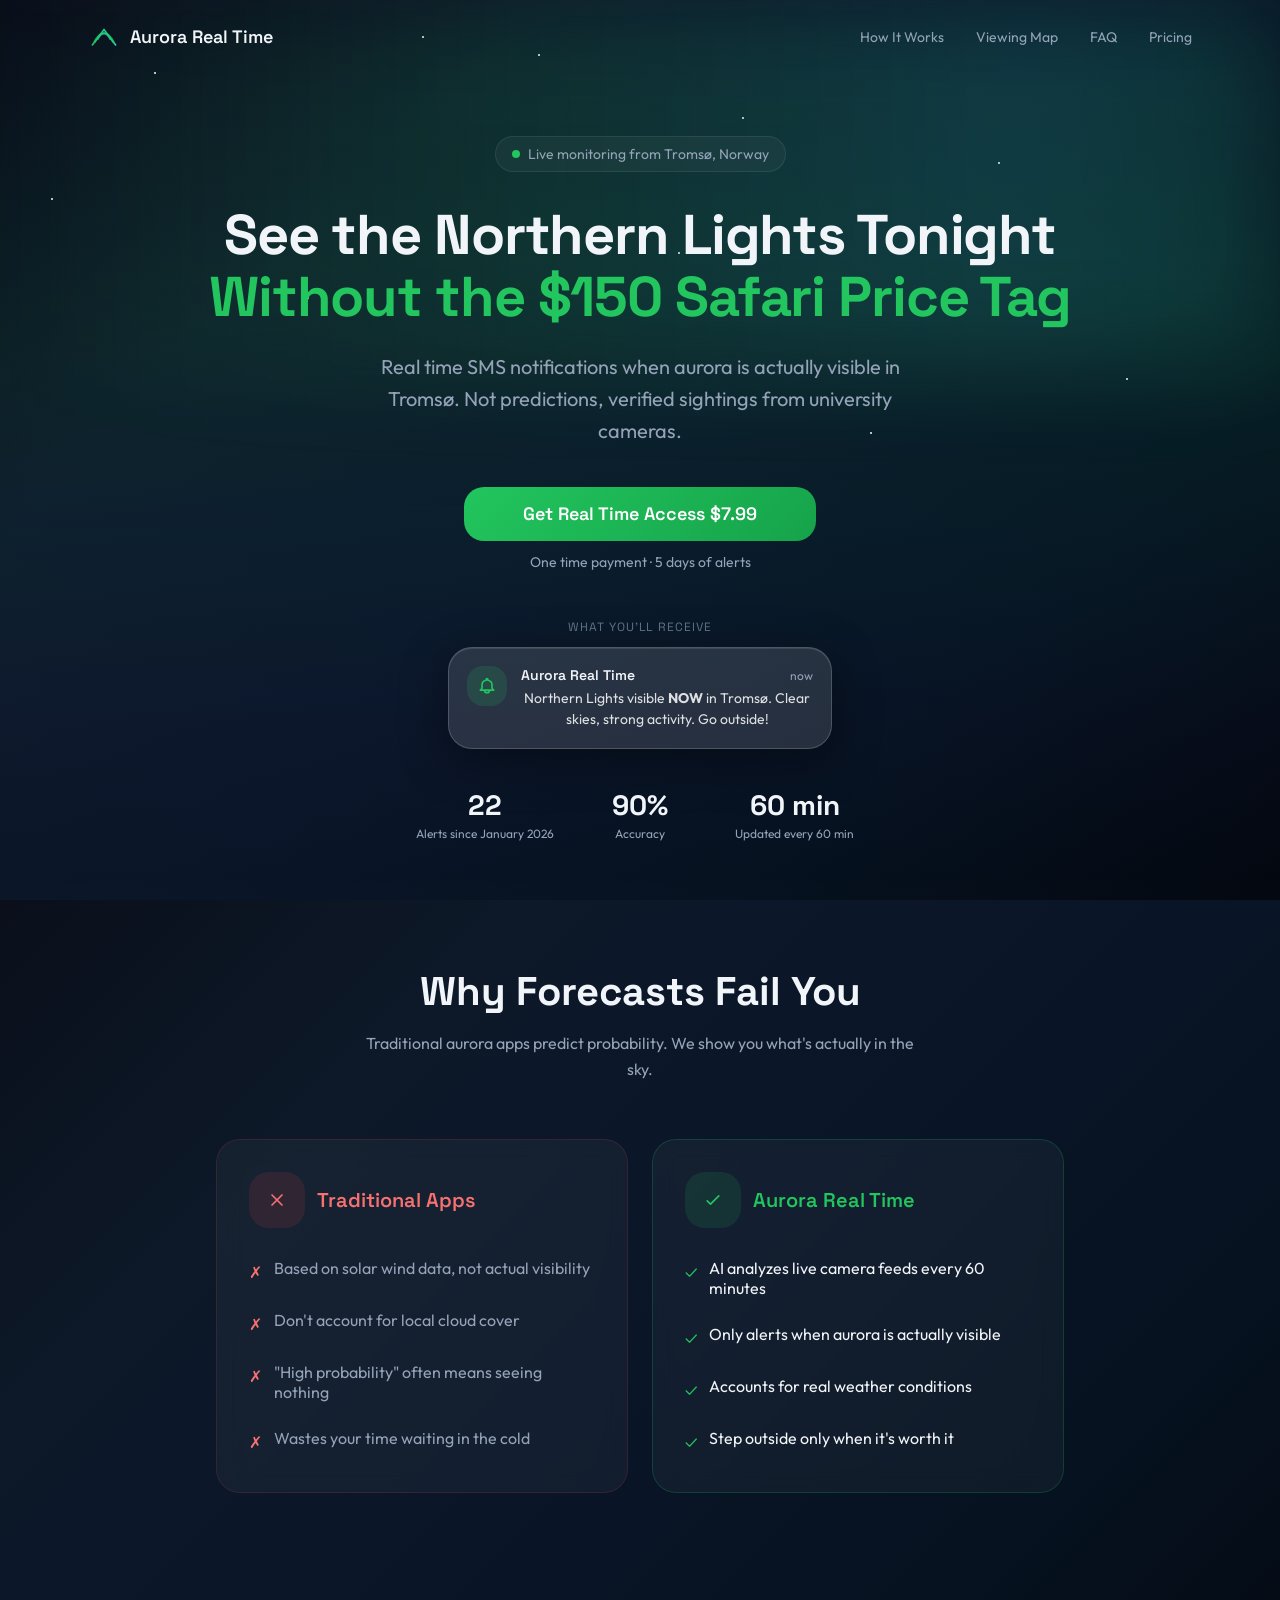
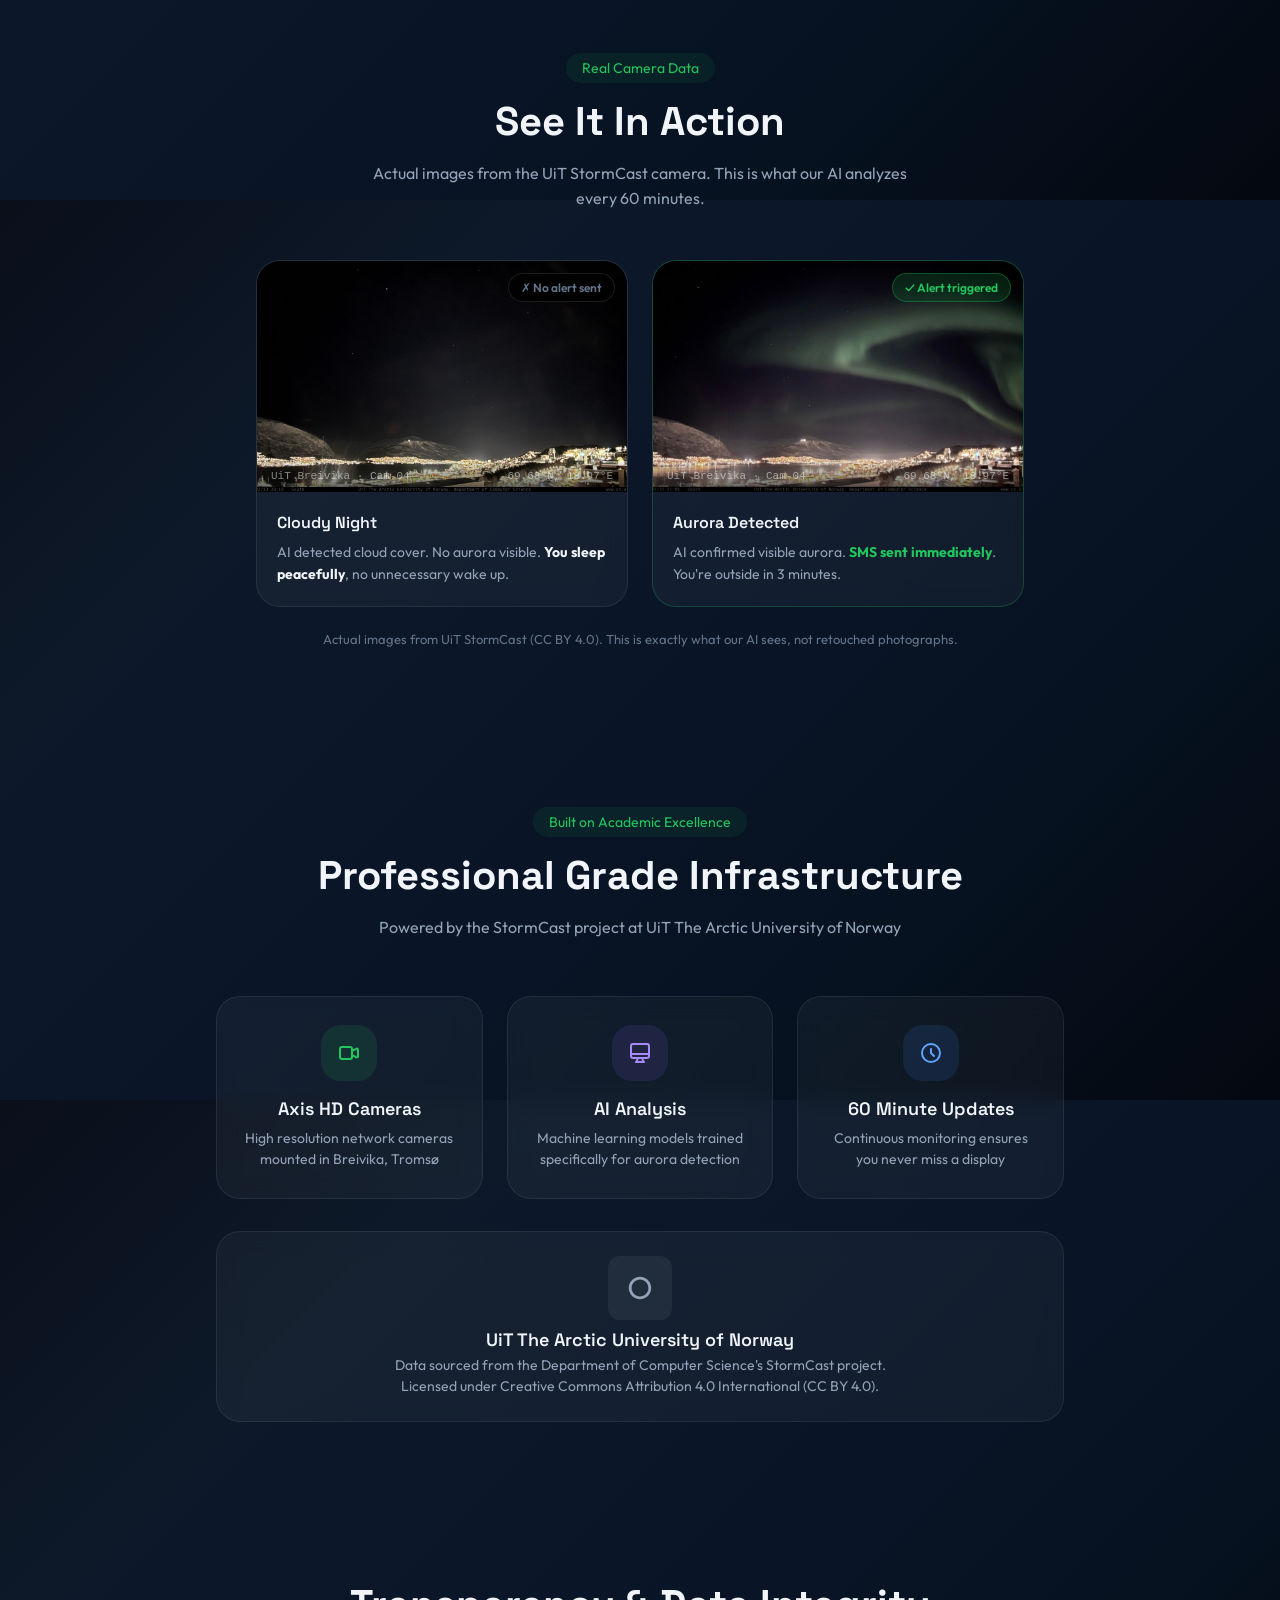
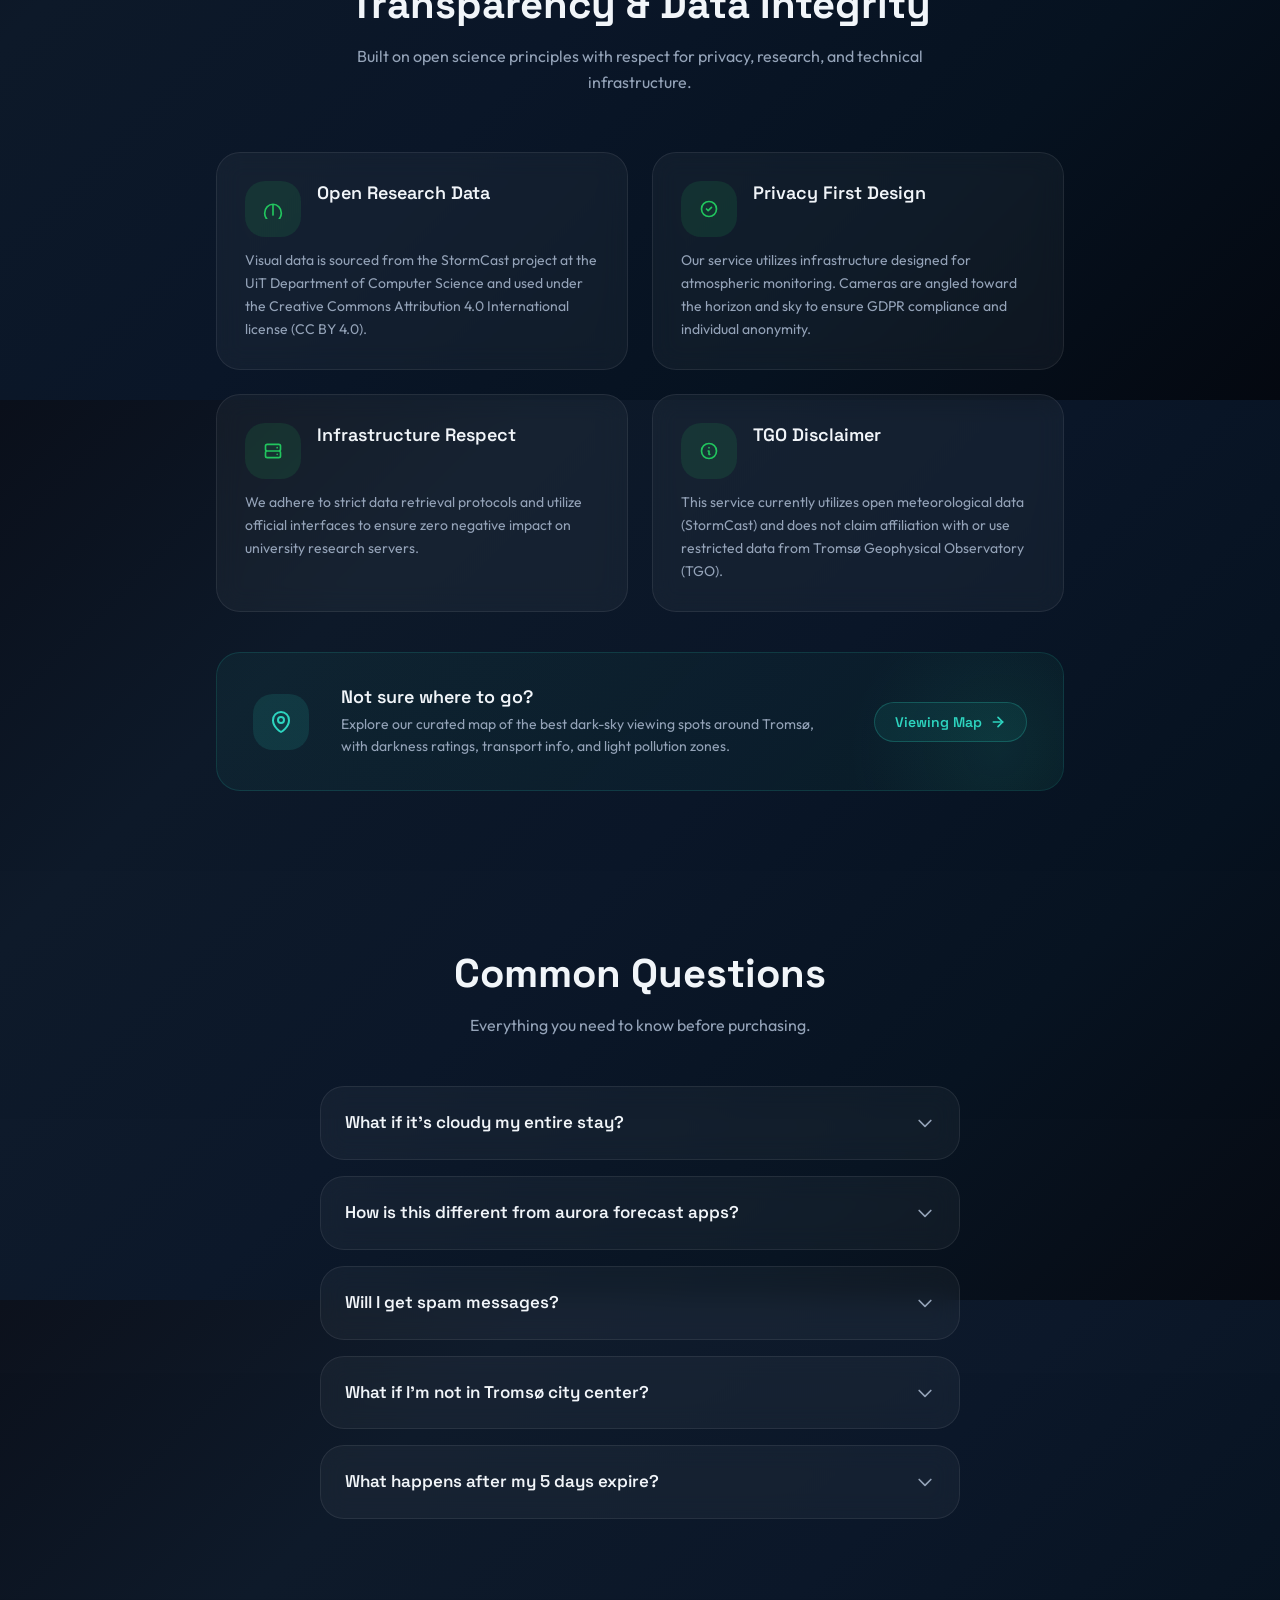
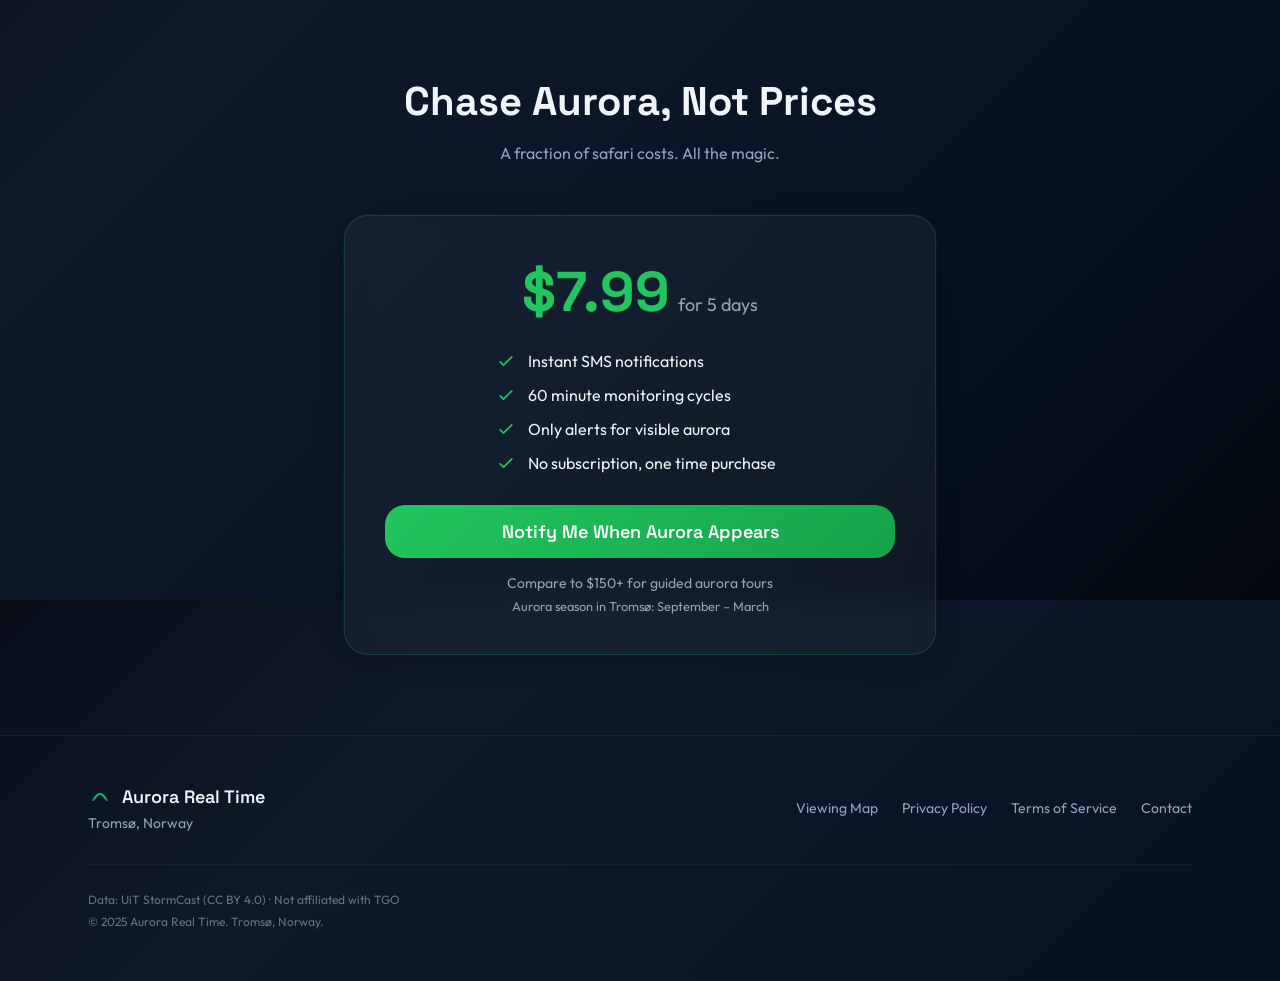
==== Index.html @ 101f1de4 "Update print statement from 'Hello' to 'Goodbye'" ====
<!doctype html>
<html lang="en" class="h-full">
<head>
  <meta charset="UTF-8">
  <meta name="viewport" content="width=device-width, initial-scale=1.0">
  <title>Aurora Real Time | Northern Lights Alerts in Tromsø</title>
  <meta name="description" content="Get instant SMS alerts when the Northern Lights are actually visible over Tromsø. AI monitors professional camera feeds from UiT The Arctic University of Norway 24/7.">
  <meta name="theme-color" content="#0a0f1a">

  <link rel="preconnect" href="https://fonts.googleapis.com">
  <link rel="preconnect" href="https://fonts.gstatic.com" crossorigin>
  <link href="https://fonts.googleapis.com/css2?family=Space+Grotesk:wght@400;500;600;700&family=Outfit:wght@300;400;500;600&display=swap" rel="stylesheet">

  <style>
    :root {
      --color-bg-primary: #0a0f1a;
      --color-bg-secondary: #0d1929;
      --color-bg-card: rgba(255, 255, 255, 0.04);
      --color-border: rgba(255, 255, 255, 0.08);
      --color-border-hover: rgba(255, 255, 255, 0.15);
      --color-green-primary: #22c55e;
      --color-green-dark: #16a34a;
      --color-green-glow: rgba(34, 197, 94, 0.4);
      --color-teal: #2dd4bf;
      --color-purple: #8b5cf6;
      --color-text-primary: #f1f5f9;
      --color-text-secondary: #94a3b8;
      --color-text-tertiary: #94a3b8;
      --color-text-muted: #64748b;
      --color-red-muted: #f87171;
      --font-heading: 'Space Grotesk', system-ui, sans-serif;
      --font-body: 'Outfit', system-ui, sans-serif;
      --font-mono: ui-monospace, 'SFMono-Regular', 'SF Mono', Menlo, monospace;
      --radius-lg: 1rem;
      --radius-xl: 1.25rem;
      --radius-2xl: 1.5rem;
      --radius-3xl: 2rem;
      --transition-base: 200ms ease;
      --transition-smooth: 300ms cubic-bezier(0.4, 0, 0.2, 1);
    }
    *, *::before, *::after { box-sizing: border-box; margin: 0; padding: 0; }
    html, body { height: 100%; width: 100%; -webkit-font-smoothing: antialiased; -moz-osx-font-smoothing: grayscale; }
    body { font-family: var(--font-body); background: var(--color-bg-primary); color: var(--color-text-primary); overflow-x: hidden; }
    :focus-visible { outline: 2px solid var(--color-green-primary); outline-offset: 3px; border-radius: 4px; }
    :focus:not(:focus-visible) { outline: none; }
    @media (prefers-reduced-motion: reduce) { *, *::before, *::after { animation-duration: 0.01ms !important; animation-iteration-count: 1 !important; transition-duration: 0.01ms !important; scroll-behavior: auto !important; } }
    .skip-link { position: absolute; top: -100%; left: 1rem; z-index: 9999; background: var(--color-green-primary); color: #000; padding: 0.75rem 1.5rem; border-radius: var(--radius-lg); font-weight: 600; font-family: var(--font-heading); text-decoration: none; }
    .skip-link:focus { top: 1rem; }
    .font-heading { font-family: var(--font-heading); }
    .font-body { font-family: var(--font-body); }
    .font-mono { font-family: var(--font-mono); }
    .container { width: 100%; max-width: 72rem; margin-inline: auto; padding-inline: 1.5rem; }
    .container--narrow { max-width: 40rem; }
    .container--mid { max-width: 56rem; }
    .aurora-bg { background: linear-gradient(135deg, var(--color-bg-primary) 0%, var(--color-bg-secondary) 25%, #0a1628 50%, #061220 75%, #040810 100%); }
    .aurora-glow { position: fixed; inset: 0; pointer-events: none; z-index: 0; background: linear-gradient(180deg, transparent 0%, rgba(34, 197, 94, 0.03) 20%, rgba(34, 197, 94, 0.07) 40%, rgba(45, 212, 191, 0.04) 60%, rgba(139, 92, 246, 0.02) 80%, transparent 100%); animation: pulse-glow 8s ease-in-out infinite; }
    .aurora-ribbon { position: absolute; top: 0; left: 0; right: 0; height: 360px; background: linear-gradient(90deg, transparent, rgba(34, 197, 94, 0.12), rgba(45, 212, 191, 0.18), rgba(34, 197, 94, 0.12), rgba(139, 92, 246, 0.08), transparent); background-size: 200% 100%; animation: aurora-flow 15s ease-in-out infinite; filter: blur(50px); pointer-events: none; z-index: 0; }
    .stars { position: fixed; inset: 0; pointer-events: none; overflow: hidden; z-index: 0; }
    .star { position: absolute; width: 2px; height: 2px; background: white; border-radius: 50%; animation: star-twinkle 3s ease-in-out infinite; }
    @keyframes aurora-flow { 0%, 100% { background-position: 0% 50%; } 50% { background-position: 100% 50%; } }
    @keyframes pulse-glow { 0%, 100% { opacity: 0.4; } 50% { opacity: 0.85; } }
    @keyframes star-twinkle { 0%, 100% { opacity: 0.2; } 50% { opacity: 1; } }
    @keyframes float-gentle { 0%, 100% { transform: translateY(0); } 50% { transform: translateY(-8px); } }
    @keyframes slide-up { from { opacity: 0; transform: translateY(24px); } to { opacity: 1; transform: translateY(0); } }
    @keyframes pop-in { 0% { transform: scale(0.9); opacity: 0; } 100% { transform: scale(1); opacity: 1; } }
    @keyframes fade-in { from { opacity: 0; } to { opacity: 1; } }
    .animate-slide-up { animation: slide-up 0.7s ease-out forwards; }
    .animate-slide-up-delayed { opacity: 0; animation: slide-up 0.7s ease-out 0.3s forwards; }
    .animate-slide-up-delayed-2 { opacity: 0; animation: slide-up 0.7s ease-out 0.55s forwards; }
    .animate-slide-up-delayed-3 { opacity: 0; animation: slide-up 0.7s ease-out 0.8s forwards; }
    .animate-float { animation: float-gentle 6s ease-in-out infinite; }
    .animate-pulse-soft { animation: pulse-glow 2s ease-in-out infinite; }
    .card { background: var(--color-bg-card); backdrop-filter: blur(12px); border: 1px solid var(--color-border); border-radius: var(--radius-2xl); transition: border-color var(--transition-smooth); }
    .card:hover { border-color: var(--color-border-hover); }
    .card--elevated { box-shadow: 0 4px 24px rgba(0, 0, 0, 0.3), 0 0 0 1px rgba(255, 255, 255, 0.04); }
    .card--green-border { border-color: rgba(34, 197, 94, 0.2); }
    .card--red-border { border-color: rgba(239, 68, 68, 0.15); }
    .btn-primary { display: inline-flex; align-items: center; justify-content: center; gap: 0.5rem; background: linear-gradient(135deg, var(--color-green-primary) 0%, var(--color-green-dark) 100%); color: #fff; font-family: var(--font-heading); font-weight: 600; border: none; border-radius: var(--radius-xl); cursor: pointer; transition: all var(--transition-smooth); text-decoration: none; line-height: 1.2; }
    .btn-primary:hover { transform: translateY(-2px); box-shadow: 0 8px 32px var(--color-green-glow); }
    .btn-primary:active { transform: translateY(0); }
    .btn-primary[disabled] { opacity: 0.4; cursor: not-allowed; filter: grayscale(0.8); transform: none !important; box-shadow: none !important; }
    .btn-ghost { display: inline-flex; align-items: center; justify-content: center; background: rgba(255, 255, 255, 0.05); border: 1px solid var(--color-border); color: var(--color-text-primary); font-family: var(--font-heading); font-weight: 500; border-radius: var(--radius-xl); cursor: pointer; transition: all var(--transition-base); text-decoration: none; }
    .btn-ghost:hover { background: rgba(255, 255, 255, 0.08); border-color: var(--color-border-hover); }
    .notification-preview { background: rgba(255, 255, 255, 0.12); backdrop-filter: blur(24px); border: 1px solid rgba(255, 255, 255, 0.18); border-radius: var(--radius-2xl); box-shadow: 0 12px 48px rgba(0, 0, 0, 0.4), inset 0 1px 0 rgba(255, 255, 255, 0.1); opacity: 0; animation: pop-in 0.6s cubic-bezier(0.175, 0.885, 0.32, 1.275) 0.6s forwards; }
    .badge { display: inline-flex; align-items: center; gap: 0.5rem; padding: 0.5rem 1rem; border-radius: 9999px; font-size: 0.875rem; background: var(--color-bg-card); border: 1px solid var(--color-border); color: var(--color-text-secondary); }
    .badge__dot { width: 0.5rem; height: 0.5rem; background: var(--color-green-primary); border-radius: 50%; animation: pulse-glow 2s ease-in-out infinite; }
    .icon-box { width: 3.5rem; height: 3.5rem; border-radius: var(--radius-xl); display: flex; align-items: center; justify-content: center; flex-shrink: 0; }
    .icon-box--green { background: rgba(34, 197, 94, 0.12); }
    .icon-box--purple { background: rgba(139, 92, 246, 0.12); }
    .icon-box--blue { background: rgba(59, 130, 246, 0.12); }
    .icon-box--red { background: rgba(239, 68, 68, 0.12); }
    .comparison-item { display: flex; align-items: flex-start; gap: 0.75rem; padding: 0.375rem 0; }
    .comparison-icon { flex-shrink: 0; margin-top: 0.125rem; font-size: 1rem; line-height: 1.5; }
    .stats-grid { display: grid; grid-template-columns: repeat(3, 1fr); gap: 1rem; text-align: center; }
    .stat__number { font-family: var(--font-heading); font-weight: 700; font-size: 1.75rem; color: var(--color-text-primary); line-height: 1.2; }
    .stat__label { font-size: 0.75rem; color: var(--color-text-secondary); margin-top: 0.25rem; }
    .input-field { width: 100%; background: rgba(255, 255, 255, 0.04); border: 1px solid var(--color-border); border-radius: var(--radius-xl); padding: 0.875rem 1rem; color: var(--color-text-primary); font-family: var(--font-body); font-size: 1rem; transition: border-color var(--transition-base), box-shadow var(--transition-base); }
    .input-field::placeholder { color: var(--color-text-muted); }
    .input-field:focus { border-color: rgba(34, 197, 94, 0.5); box-shadow: 0 0 0 3px rgba(34, 197, 94, 0.1); outline: none; }
    .checkbox-wrapper { display: flex; align-items: flex-start; gap: 0.75rem; cursor: pointer; }
    .checkbox-wrapper input[type="checkbox"] { appearance: none; -webkit-appearance: none; width: 1.25rem; height: 1.25rem; border: 2px solid rgba(255, 255, 255, 0.25); border-radius: 0.375rem; background: transparent; cursor: pointer; flex-shrink: 0; margin-top: 0.125rem; transition: all var(--transition-base); position: relative; }
    .checkbox-wrapper input[type="checkbox"]:checked { background: var(--color-green-primary); border-color: var(--color-green-primary); }
    .checkbox-wrapper input[type="checkbox"]:checked::after { content: ''; position: absolute; top: 1px; left: 5px; width: 5px; height: 9px; border: solid white; border-width: 0 2px 2px 0; transform: rotate(45deg); }
    .checkbox-wrapper input[type="checkbox"]:focus-visible { outline: 2px solid var(--color-green-primary); outline-offset: 2px; }
    .modal-overlay { display: none; position: fixed; inset: 0; z-index: 2000; align-items: center; justify-content: center; background: rgba(0, 0, 0, 0.75); backdrop-filter: blur(8px); padding: 1rem; }
    .modal-overlay.active { display: flex; }
    .modal-content { background: linear-gradient(145deg, rgba(15, 23, 42, 0.98), rgba(10, 15, 26, 0.99)); border: 1px solid var(--color-border-hover); border-radius: var(--radius-3xl); max-width: 28rem; width: 100%; padding: 2rem; animation: pop-in 0.25s ease-out; max-height: 90vh; overflow-y: auto; }
    .camera-card { background: var(--color-bg-card); backdrop-filter: blur(12px); border: 1px solid var(--color-border); border-radius: var(--radius-2xl); overflow: hidden; transition: border-color var(--transition-smooth); }
    .camera-card:hover { border-color: var(--color-border-hover); }
    .camera-card--active { border-color: rgba(34, 197, 94, 0.25); }
    .camera-card__image-wrap { position: relative; background: #000; overflow: hidden; }
    .camera-card__image { width: 100%; height: auto; display: block; aspect-ratio: 16 / 10; object-fit: cover; }
    .camera-card__badge { position: absolute; top: 0.75rem; right: 0.75rem; padding: 0.375rem 0.75rem; border-radius: var(--radius-lg); font-size: 0.75rem; font-weight: 600; backdrop-filter: blur(8px); }
    .camera-card__badge--inactive { background: rgba(0, 0, 0, 0.65); border: 1px solid rgba(255, 255, 255, 0.1); color: var(--color-text-muted); }
    .camera-card__badge--active { background: rgba(34, 197, 94, 0.15); border: 1px solid rgba(34, 197, 94, 0.3); color: var(--color-green-primary); }
    .camera-card__meta { position: absolute; bottom: 0; left: 0; right: 0; padding: 0.625rem 0.875rem; background: linear-gradient(0deg, rgba(0,0,0,0.7) 0%, transparent 100%); font-size: 0.6875rem; font-family: var(--font-mono); color: rgba(255, 255, 255, 0.5); display: flex; justify-content: space-between; }
    .camera-card__body { padding: 1.25rem; }
    .camera-card__title { font-family: var(--font-heading); font-weight: 600; font-size: 1rem; margin-bottom: 0.5rem; }
    .camera-card__desc { color: var(--color-text-secondary); font-size: 0.875rem; line-height: 1.6; margin: 0; }
    @media (max-width: 480px) { .camera-card__body { padding: 1rem; } .camera-card__title { font-size: 0.9375rem; } .camera-card__desc { font-size: 0.8125rem; } .camera-card__meta { font-size: 0.625rem; } }
    .faq-item { background: var(--color-bg-card); backdrop-filter: blur(12px); border: 1px solid var(--color-border); border-radius: var(--radius-2xl); padding: 1.5rem; transition: border-color var(--transition-smooth); }
    .faq-item:hover { border-color: var(--color-border-hover); }
    .faq-item summary { display: flex; align-items: center; justify-content: space-between; gap: 1rem; cursor: pointer; list-style: none; font-family: var(--font-heading); font-weight: 600; font-size: 1.0625rem; line-height: 1.4; }
    .faq-item summary::-webkit-details-marker { display: none; }
    .faq-item summary .faq-chevron { flex-shrink: 0; width: 20px; height: 20px; color: var(--color-text-secondary); transition: transform var(--transition-smooth); }
    .faq-item[open] summary .faq-chevron { transform: rotate(180deg); }
    .faq-item .faq-answer { color: var(--color-text-secondary); font-size: 0.9375rem; line-height: 1.75; margin-top: 1rem; padding-top: 1rem; border-top: 1px solid var(--color-border); }
    @media (max-width: 480px) { .faq-item { padding: 1.25rem; } .faq-item summary { font-size: 0.9375rem; } .faq-item .faq-answer { font-size: 0.875rem; } }
    .map-promo { position: relative; overflow: hidden; background: linear-gradient(135deg, rgba(45, 212, 191, 0.06) 0%, rgba(34, 197, 94, 0.04) 100%); border: 1px solid rgba(45, 212, 191, 0.15); border-radius: var(--radius-2xl); padding: 2rem 2.25rem; display: flex; align-items: center; gap: 2rem; transition: border-color var(--transition-smooth); }
    .map-promo:hover { border-color: rgba(45, 212, 191, 0.3); }
    .map-promo::before { content: ''; position: absolute; top: -40%; right: -10%; width: 300px; height: 300px; border-radius: 50%; background: radial-gradient(circle, rgba(45, 212, 191, 0.08) 0%, transparent 70%); pointer-events: none; }
    .map-promo__icon { flex-shrink: 0; width: 3.5rem; height: 3.5rem; border-radius: var(--radius-xl); background: rgba(45, 212, 191, 0.12); display: flex; align-items: center; justify-content: center; }
    .map-promo__content { flex: 1; min-width: 0; position: relative; z-index: 1; }
    .map-promo__title { font-family: var(--font-heading); font-weight: 600; font-size: 1.125rem; margin-bottom: 0.375rem; }
    .map-promo__desc { font-size: 0.875rem; color: var(--color-text-secondary); line-height: 1.55; }
    .map-promo__link { flex-shrink: 0; display: inline-flex; align-items: center; gap: 0.5rem; padding: 0.625rem 1.25rem; border-radius: var(--radius-xl); border: 1px solid rgba(45, 212, 191, 0.25); background: rgba(45, 212, 191, 0.08); color: var(--color-teal); font-family: var(--font-heading); font-weight: 600; font-size: 0.875rem; text-decoration: none; transition: all var(--transition-smooth); white-space: nowrap; position: relative; z-index: 1; }
    .map-promo__link:hover { background: rgba(45, 212, 191, 0.15); border-color: rgba(45, 212, 191, 0.4); transform: translateX(2px); }
    .map-promo__link svg { transition: transform var(--transition-smooth); }
    .map-promo:hover .map-promo__link svg { transform: translateX(3px); }
    @media (max-width: 640px) { .map-promo { flex-direction: column; align-items: flex-start; padding: 1.5rem; gap: 1.25rem; } .map-promo__link { width: 100%; justify-content: center; } }
    .checkout-hero { width: 100%; border-radius: var(--radius-2xl); overflow: hidden; margin-bottom: 1.5rem; border: 1px solid var(--color-border); box-shadow: 0 8px 32px rgba(0, 0, 0, 0.3), 0 0 60px rgba(34, 197, 94, 0.06); }
    .checkout-hero img { width: 100%; height: auto; display: block; aspect-ratio: 16 / 9; object-fit: cover; }
    .section { padding-block: 5rem; }
    .section-label { display: inline-block; padding: 0.375rem 1rem; border-radius: 9999px; font-size: 0.875rem; color: var(--color-green-primary); background: rgba(34, 197, 94, 0.08); margin-bottom: 1rem; }
    .section-title { font-family: var(--font-heading); font-weight: 700; font-size: clamp(1.75rem, 4vw, 2.5rem); line-height: 1.15; margin-bottom: 1rem; }
    .section-subtitle { color: var(--color-text-secondary); max-width: 36rem; margin-inline: auto; line-height: 1.6; }
    .grid-2 { display: grid; grid-template-columns: 1fr; gap: 1.5rem; }
    .grid-3 { display: grid; grid-template-columns: 1fr; gap: 1.5rem; }
    @media (min-width: 640px) { .grid-2 { grid-template-columns: repeat(2, 1fr); } }
    @media (min-width: 768px) { .grid-3 { grid-template-columns: repeat(3, 1fr); } }
    .nav { position: relative; z-index: 50; padding: 1.25rem 0; }
    .nav__inner { display: flex; align-items: center; justify-content: space-between; }
    .nav__brand { display: flex; align-items: center; gap: 0.625rem; text-decoration: none; color: var(--color-text-primary); }
    .nav__brand-name { font-family: var(--font-heading); font-weight: 600; font-size: 1.125rem; }
    .nav__links { display: none; align-items: center; gap: 2rem; list-style: none; }
    .nav__links a { font-size: 0.875rem; color: var(--color-text-secondary); text-decoration: none; transition: color var(--transition-base); }
    .nav__links a:hover { color: var(--color-text-primary); }
    @media (min-width: 768px) { .nav__links { display: flex; } }
    .hero { padding-top: 4rem; padding-bottom: 3rem; text-align: center; position: relative; }
    .hero__title { font-family: var(--font-heading); font-weight: 700; font-size: clamp(2rem, 5.5vw, 3.5rem); line-height: 1.1; margin-bottom: 1.5rem; letter-spacing: -0.02em; }
    .hero__accent { color: var(--color-green-primary); }
    .hero__subtitle { font-size: clamp(1rem, 2.5vw, 1.25rem); color: var(--color-text-secondary); max-width: 36rem; margin-inline: auto; margin-bottom: 2.5rem; line-height: 1.6; }
    .hero__cta-group { display: flex; flex-direction: column; align-items: center; gap: 0.75rem; }
    .hero__cta-group .btn-primary { padding: 1rem 2rem; font-size: 1.125rem; width: 100%; max-width: 22rem; }
    .hero__cta-note { font-size: 0.875rem; color: var(--color-text-secondary); }
    .notification-demo { max-width: 24rem; margin-inline: auto; margin-top: 3rem; }
    .notification-demo__phone-label { text-align: center; font-size: 0.75rem; color: var(--color-text-muted); margin-bottom: 0.75rem; text-transform: uppercase; letter-spacing: 0.08em; font-family: var(--font-heading); }
    .notification-preview__inner { display: flex; align-items: flex-start; gap: 0.875rem; padding: 1.125rem; }
    .notification-preview__icon { width: 2.5rem; height: 2.5rem; border-radius: var(--radius-lg); background: rgba(34, 197, 94, 0.15); display: flex; align-items: center; justify-content: center; flex-shrink: 0; }
    .notification-preview__header { display: flex; align-items: center; justify-content: space-between; margin-bottom: 0.25rem; }
    .notification-preview__app-name { font-family: var(--font-heading); font-weight: 600; font-size: 0.875rem; }
    .notification-preview__time { font-size: 0.75rem; color: var(--color-text-secondary); }
    .notification-preview__body { font-size: 0.875rem; color: rgba(255, 255, 255, 0.85); line-height: 1.5; }
    #landing-page { display: block; }
    #landing-page.hidden { display: none; }
    #registration-page { display: none; position: fixed; inset: 0; z-index: 1000; overflow-y: auto; }
    #registration-page.active { display: block; }
    .reg-close-btn { position: fixed; top: 1.5rem; right: 1.5rem; z-index: 1050; padding: 0.625rem; background: rgba(255, 255, 255, 0.06); border: 1px solid var(--color-border); border-radius: var(--radius-lg); color: var(--color-text-secondary); cursor: pointer; transition: all var(--transition-base); line-height: 0; }
    .reg-close-btn:hover { background: rgba(255, 255, 255, 0.1); color: var(--color-text-primary); }
    .order-summary { border-top: 1px solid var(--color-border); margin-top: 1rem; padding-top: 1rem; }
    .order-row { display: flex; justify-content: space-between; align-items: center; font-size: 0.875rem; padding: 0.25rem 0; }
    .order-row--total { font-weight: 600; font-size: 1rem; border-top: 1px solid var(--color-border); margin-top: 0.5rem; padding-top: 0.75rem; }
    .footer { border-top: 1px solid rgba(255, 255, 255, 0.05); padding-block: 3rem; }
    .footer__top { display: flex; flex-direction: column; gap: 2rem; }
    .footer__links { display: flex; flex-wrap: wrap; gap: 1.5rem; }
    .footer__links a { font-size: 0.875rem; color: var(--color-text-secondary); text-decoration: none; transition: color var(--transition-base); }
    .footer__links a:hover { color: var(--color-text-primary); }
    .footer__bottom { margin-top: 2rem; padding-top: 1.5rem; border-top: 1px solid rgba(255, 255, 255, 0.04); font-size: 0.75rem; color: var(--color-text-muted); line-height: 1.8; }
    @media (min-width: 768px) { .footer__top { flex-direction: row; align-items: center; justify-content: space-between; } }
    .text-green { color: var(--color-green-primary); }
    .text-red { color: var(--color-red-muted); }
    .text-secondary { color: var(--color-text-secondary); }
    .text-muted { color: var(--color-text-muted); }
    .text-center { text-align: center; }
    .sr-only { position: absolute; width: 1px; height: 1px; padding: 0; margin: -1px; overflow: hidden; clip: rect(0, 0, 0, 0); border: 0; }
    .relative { position: relative; }
    .z-10 { z-index: 10; }
    .mx-auto { margin-inline: auto; }
  </style>
  <link rel="dns-prefetch" href="https://buy.stripe.com">
  <link rel="preconnect" href="https://buy.stripe.com" crossorigin>
  <script type="application/ld+json">
  {
    "@context": "https://schema.org",
    "@type": "Product",
    "name": "Aurora Real Time Alerts",
    "description": "Real time Northern Lights SMS notifications from university cameras in Tromsø, Norway. AI verified sightings, not predictions.",
    "brand": { "@type": "Organization", "name": "Aurora Real Time", "url": "https://aurorarealtime.com" },
    "offers": { "@type": "Offer", "price": "7.99", "priceCurrency": "USD", "availability": "https://schema.org/InStock", "priceValidUntil": "2026-03-31", "url": "https://aurorarealtime.com/#pricing" }
  }
  </script>
</head>
<body class="aurora-bg">
  <a href="#main-content" class="skip-link">Skip to main content</a>
  <div id="app-wrapper">
    <div id="landing-page">
      <div class="stars" aria-hidden="true">
        <div class="star" style="top:8%;left:12%;animation-delay:0s"></div>
        <div class="star" style="top:18%;left:78%;animation-delay:0.5s"></div>
        <div class="star" style="top:33%;left:24%;animation-delay:1s"></div>
        <div class="star" style="top:13%;left:58%;animation-delay:1.5s"></div>
        <div class="star" style="top:42%;left:88%;animation-delay:2s"></div>
        <div class="star" style="top:6%;left:42%;animation-delay:2.5s"></div>
        <div class="star" style="top:22%;left:4%;animation-delay:0.3s"></div>
        <div class="star" style="top:48%;left:68%;animation-delay:1.2s"></div>
        <div class="star" style="top:4%;left:33%;animation-delay:1.8s"></div>
        <div class="star" style="top:28%;left:53%;animation-delay:0.8s"></div>
      </div>
      <div class="aurora-ribbon" aria-hidden="true"></div>
      <div class="aurora-glow" aria-hidden="true"></div>
      <div class="relative z-10">
        <nav class="nav" aria-label="Main navigation">
          <div class="container">
            <div class="nav__inner">
              <a href="#" class="nav__brand" aria-label="Aurora Real Time – Home">
                <svg class="w-8 h-8" width="32" height="32" viewBox="0 0 40 40" fill="none" aria-hidden="true">
                  <path d="M5 32 L20 12 L35 32" stroke="url(#a-line)" stroke-width="2" fill="none"/>
                  <path d="M8 28 Q20 5 32 28" stroke="#22c55e" stroke-width="3" fill="none" opacity="0.8"/>
                  <path d="M12 25 Q20 8 28 25" stroke="#2dd4bf" stroke-width="2" fill="none" opacity="0.6"/>
                  <defs><linearGradient id="a-line" x1="0%" y1="0%" x2="100%" y2="0%"><stop offset="0%" stop-color="#22c55e"/><stop offset="100%" stop-color="#2dd4bf"/></linearGradient></defs>
                </svg>
                <span class="nav__brand-name">Aurora Real Time</span>
              </a>
              <ul class="nav__links" role="list">
                <li><a href="#how-it-works">How It Works</a></li>
                <li><a href="map.html">Viewing Map</a></li>
                <li><a href="#faq-heading">FAQ</a></li>
                <li><a href="#pricing">Pricing</a></li>
              </ul>
            </div>
          </div>
        </nav>
        <main id="main-content">
          <section class="hero container" aria-labelledby="hero-heading">
            <div class="animate-slide-up">
              <div class="badge mx-auto" style="margin-bottom:2rem">
                <span class="badge__dot" aria-hidden="true"></span>
                Live monitoring from Tromsø, Norway
              </div>
              <h1 id="hero-heading" class="hero__title">
                See the Northern Lights Tonight<br>
                <span class="hero__accent">Without the $150 Safari Price Tag</span>
              </h1>
              <p class="hero__subtitle">
                Real time SMS notifications when aurora is actually visible in Tromsø.
                Not predictions, verified sightings from university cameras.
              </p>
            </div>
            <div class="hero__cta-group animate-slide-up-delayed">
              <button class="btn-primary" data-action="register">Get Real Time Access $7.99</button>
              <span class="hero__cta-note">One time payment · 5 days of alerts</span>
            </div>
            <div class="notification-demo animate-slide-up-delayed-2">
              <p class="notification-demo__phone-label" aria-hidden="true">What you'll receive</p>
              <div class="notification-preview animate-float" role="img" aria-label="Example SMS notification: Northern Lights visible now in Tromsø, clear skies, strong activity">
                <div class="notification-preview__inner">
                  <div class="notification-preview__icon" aria-hidden="true">
                    <svg width="20" height="20" fill="none" stroke="#22c55e" viewBox="0 0 24 24"><path stroke-linecap="round" stroke-linejoin="round" stroke-width="2" d="M15 17h5l-1.405-1.405A2.032 2.032 0 0118 14.158V11a6 6 0 00-5-5.917V4a1 1 0 10-2 0v1.083A6 6 0 006 11v3.159c0 .538-.214 1.055-.595 1.436L4 17h5m6 0a3 3 0 11-6 0m6 0H9"/></svg>
                  </div>
                  <div style="flex:1;min-width:0">
                    <div class="notification-preview__header">
                      <span class="notification-preview__app-name">Aurora Real Time</span>
                      <span class="notification-preview__time">now</span>
                    </div>
                    <p class="notification-preview__body">Northern Lights visible <strong>NOW</strong> in Tromsø. Clear skies, strong activity. Go outside!</p>
                  </div>
                </div>
              </div>
            </div>
            <div class="animate-slide-up-delayed-3" style="max-width:28rem;margin:2.5rem auto 0">
              <div class="stats-grid">
                <div><div class="stat__number">22</div><div class="stat__label">Alerts since January 2026</div></div>
                <div><div class="stat__number">90%</div><div class="stat__label">Accuracy</div></div>
                <div><div class="stat__number">60 min</div><div class="stat__label">Updated every 60 min</div></div>
              </div>
            </div>
          </section>
          <section id="how-it-works" class="section" aria-labelledby="comparison-heading">
            <div class="container container--mid">
              <div class="text-center" style="margin-bottom:3.5rem">
                <h2 id="comparison-heading" class="section-title">Why Forecasts Fail You</h2>
                <p class="section-subtitle">Traditional aurora apps predict probability. We show you what's actually in the sky.</p>
              </div>
              <div class="grid-2">
                <div class="card card--red-border" style="padding:2rem">
                  <div style="display:flex;align-items:center;gap:0.75rem;margin-bottom:1.5rem">
                    <div class="icon-box icon-box--red"><svg width="20" height="20" fill="none" stroke="#f87171" viewBox="0 0 24 24"><path stroke-linecap="round" stroke-linejoin="round" stroke-width="2" d="M6 18L18 6M6 6l12 12"/></svg></div>
                    <h3 class="font-heading" style="font-weight:600;font-size:1.25rem;color:#f87171">Traditional Apps</h3>
                  </div>
                  <div style="display:flex;flex-direction:column;gap:0.875rem;color:var(--color-text-secondary)">
                    <div class="comparison-item"><span class="comparison-icon text-red" aria-hidden="true">✗</span><span>Based on solar wind data, not actual visibility</span></div>
                    <div class="comparison-item"><span class="comparison-icon text-red" aria-hidden="true">✗</span><span>Don't account for local cloud cover</span></div>
                    <div class="comparison-item"><span class="comparison-icon text-red" aria-hidden="true">✗</span><span>"High probability" often means seeing nothing</span></div>
                    <div class="comparison-item"><span class="comparison-icon text-red" aria-hidden="true">✗</span><span>Wastes your time waiting in the cold</span></div>
                  </div>
                </div>
                <div class="card card--green-border" style="padding:2rem">
                  <div style="display:flex;align-items:center;gap:0.75rem;margin-bottom:1.5rem">
                    <div class="icon-box icon-box--green"><svg width="20" height="20" fill="none" stroke="#22c55e" viewBox="0 0 24 24"><path stroke-linecap="round" stroke-linejoin="round" stroke-width="2" d="M5 13l4 4L19 7"/></svg></div>
                    <h3 class="font-heading" style="font-weight:600;font-size:1.25rem;color:var(--color-green-primary)">Aurora Real Time</h3>
                  </div>
                  <div style="display:flex;flex-direction:column;gap:0.875rem;color:var(--color-text-primary)">
                    <div class="comparison-item"><span class="comparison-icon text-green" aria-hidden="true">✓</span><span>AI analyzes live camera feeds every 60 minutes</span></div>
                    <div class="comparison-item"><span class="comparison-icon text-green" aria-hidden="true">✓</span><span>Only alerts when aurora is actually visible</span></div>
                    <div class="comparison-item"><span class="comparison-icon text-green" aria-hidden="true">✓</span><span>Accounts for real weather conditions</span></div>
                    <div class="comparison-item"><span class="comparison-icon text-green" aria-hidden="true">✓</span><span>Step outside only when it's worth it</span></div>
                  </div>
                </div>
              </div>
            </div>
          </section>
          <section class="section" aria-labelledby="see-it-work">
            <div class="container container--mid">
              <div class="text-center" style="margin-bottom: 3rem;">
                <span class="section-label">Real Camera Data</span>
                <h2 id="see-it-work" class="section-title">See It In Action</h2>
                <p class="section-subtitle">Actual images from the UiT StormCast camera. This is what our AI analyzes every 60 minutes.</p>
              </div>
              <div class="grid-2" style="gap: 1.5rem; max-width: 48rem; margin: 0 auto;">
                <div class="camera-card">
                  <div class="camera-card__image-wrap">
                    <img src="Nordlysbilde2.jpg" alt="StormCast camera feed showing a cloudy night sky over Tromsø with no aurora visible" class="camera-card__image" loading="lazy" decoding="async" width="800" height="500" />
                    <div class="camera-card__badge camera-card__badge--inactive">✗ No alert sent</div>
                    <div class="camera-card__meta"><span>UiT Breivika · Cam-04</span><span>69.68°N, 18.97°E</span></div>
                  </div>
                  <div class="camera-card__body">
                    <h3 class="camera-card__title">Cloudy Night</h3>
                    <p class="camera-card__desc">AI detected cloud cover. No aurora visible. <strong style="color: var(--color-text-primary)">You sleep peacefully</strong>, no unnecessary wake up.</p>
                  </div>
                </div>
                <div class="camera-card camera-card--active">
                  <div class="camera-card__image-wrap">
                    <img src="nordlysbilde1.jpeg" alt="StormCast camera feed showing green Northern Lights visible over Tromsø" class="camera-card__image" loading="lazy" decoding="async" width="800" height="500" />
                    <div class="camera-card__badge camera-card__badge--active">✓ Alert triggered</div>
                    <div class="camera-card__meta"><span>UiT Breivika · Cam-04</span><span>69.68°N, 18.97°E</span></div>
                  </div>
                  <div class="camera-card__body">
                    <h3 class="camera-card__title">Aurora Detected</h3>
                    <p class="camera-card__desc">AI confirmed visible aurora. <strong style="color: var(--color-green-primary)">SMS sent immediately</strong>. You're outside in 3 minutes.</p>
                  </div>
                </div>
              </div>
              <p class="text-center" style="margin-top: 1.5rem; font-size: 0.8125rem; color: var(--color-text-muted);">Actual images from UiT StormCast (CC BY 4.0). This is exactly what our AI sees, not retouched photographs.</p>
            </div>
          </section>
          <section id="technology" class="section" aria-labelledby="tech-heading">
            <div class="container container--mid">
              <div class="text-center" style="margin-bottom:3.5rem">
                <span class="section-label">Built on Academic Excellence</span>
                <h2 id="tech-heading" class="section-title">Professional Grade Infrastructure</h2>
                <p class="section-subtitle">Powered by the StormCast project at UiT The Arctic University of Norway</p>
              </div>
              <div class="grid-3" style="margin-bottom:2rem">
                <div class="card" style="padding:1.75rem;text-align:center">
                  <div class="icon-box icon-box--green mx-auto" style="margin-bottom:1rem"><svg width="24" height="24" fill="none" stroke="#22c55e" viewBox="0 0 24 24"><path stroke-linecap="round" stroke-linejoin="round" stroke-width="2" d="M15 10l4.553-2.276A1 1 0 0121 8.618v6.764a1 1 0 01-1.447.894L15 14M5 18h8a2 2 0 002-2V8a2 2 0 00-2-2H5a2 2 0 00-2 2v8a2 2 0 002 2z"/></svg></div>
                  <h3 class="font-heading" style="font-weight:600;font-size:1.125rem;margin-bottom:0.5rem">Axis HD Cameras</h3>
                  <p class="text-secondary" style="font-size:0.875rem;line-height:1.5">High resolution network cameras mounted in Breivika, Tromsø</p>
                </div>
                <div class="card" style="padding:1.75rem;text-align:center">
                  <div class="icon-box icon-box--purple mx-auto" style="margin-bottom:1rem"><svg width="24" height="24" fill="none" stroke="#a78bfa" viewBox="0 0 24 24"><path stroke-linecap="round" stroke-linejoin="round" stroke-width="2" d="M9.75 17L9 20l-1 1h8l-1-1-.75-3M3 13h18M5 17h14a2 2 0 002-2V5a2 2 0 00-2-2H5a2 2 0 00-2 2v10a2 2 0 002 2z"/></svg></div>
                  <h3 class="font-heading" style="font-weight:600;font-size:1.125rem;margin-bottom:0.5rem">AI Analysis</h3>
                  <p class="text-secondary" style="font-size:0.875rem;line-height:1.5">Machine learning models trained specifically for aurora detection</p>
                </div>
                <div class="card" style="padding:1.75rem;text-align:center">
                  <div class="icon-box icon-box--blue mx-auto" style="margin-bottom:1rem"><svg width="24" height="24" fill="none" stroke="#60a5fa" viewBox="0 0 24 24"><path stroke-linecap="round" stroke-linejoin="round" stroke-width="2" d="M12 8v4l3 3m6-3a9 9 0 11-18 0 9 9 0 0118 0z"/></svg></div>
                  <h3 class="font-heading" style="font-weight:600;font-size:1.125rem;margin-bottom:0.5rem"> 60 Minute Updates</h3>
                  <p class="text-secondary" style="font-size:0.875rem;line-height:1.5">Continuous monitoring ensures you never miss a display</p>
                </div>
              </div>
              <div class="card" style="padding:1.5rem;display:flex;flex-direction:column;align-items:center;gap:1.25rem;text-align:center">
                <div style="display:flex;flex-direction:column;align-items:center;gap:0.5rem">
                  <div class="icon-box" style="width:4rem;height:4rem;background:rgba(255,255,255,0.06);border-radius:0.75rem"><svg width="28" height="28" viewBox="0 0 40 40" fill="#94a3b8" aria-hidden="true"><path d="M20 4C11.16 4 4 11.16 4 20C4 28.84 11.16 36 20 36C28.84 36 36 28.84 36 20C36 11.16 28.84 4 20 4ZM20 8C26.63 8 32 13.37 32 20C32 26.63 26.63 32 20 32C13.37 32 8 26.63 8 20C8 13.37 13.37 8 20 8Z"/></svg></div>
                  <div>
                    <h4 class="font-heading" style="font-weight:600;font-size:1.125rem;margin-bottom:0.25rem">UiT The Arctic University of Norway</h4>
                    <p class="text-secondary" style="font-size:0.875rem;line-height:1.5">Data sourced from the Department of Computer Science's StormCast project.<br>Licensed under Creative Commons Attribution 4.0 International (CC BY 4.0).</p>
                  </div>
                </div>
              </div>
            </div>
          </section>
          <section class="section" aria-labelledby="transparency-heading">
            <div class="container container--mid">
              <div class="text-center" style="margin-bottom:3.5rem">
                <h2 id="transparency-heading" class="section-title">Transparency &amp; Data Integrity</h2>
                <p class="section-subtitle">Built on open science principles with respect for privacy, research, and technical infrastructure.</p>
              </div>
              <div class="grid-2">
                <div class="card" style="padding:1.75rem"><div style="display:flex;align-items:flex-start;gap:1rem;margin-bottom:0.75rem"><div class="icon-box icon-box--green"><svg width="20" height="20" fill="none" stroke="#22c55e" viewBox="0 0 24 24"><path stroke-linecap="round" stroke-linejoin="round" stroke-width="2" d="M12 6.253v13m0-13C6.5 6.253 2 10.998 2 17s4.5 10.747 10 10.747c5.5 0 10-4.998 10-10.747 0-6.002-4.5-10.747-10-10.747z"/></svg></div><h3 class="font-heading" style="font-weight:600;font-size:1.125rem">Open Research Data</h3></div><p class="text-secondary" style="font-size:0.875rem;line-height:1.65">Visual data is sourced from the StormCast project at the UiT Department of Computer Science and used under the Creative Commons Attribution 4.0 International license (CC BY 4.0).</p></div>
                <div class="card" style="padding:1.75rem"><div style="display:flex;align-items:flex-start;gap:1rem;margin-bottom:0.75rem"><div class="icon-box icon-box--green"><svg width="20" height="20" fill="none" stroke="#22c55e" viewBox="0 0 24 24"><path stroke-linecap="round" stroke-linejoin="round" stroke-width="2" d="M9 12l2 2 4-4m6 2a9 9 0 11-18 0 9 9 0 0118 0z"/></svg></div><h3 class="font-heading" style="font-weight:600;font-size:1.125rem">Privacy First Design</h3></div><p class="text-secondary" style="font-size:0.875rem;line-height:1.65">Our service utilizes infrastructure designed for atmospheric monitoring. Cameras are angled toward the horizon and sky to ensure GDPR compliance and individual anonymity.</p></div>
                <div class="card" style="padding:1.75rem"><div style="display:flex;align-items:flex-start;gap:1rem;margin-bottom:0.75rem"><div class="icon-box icon-box--green"><svg width="20" height="20" fill="none" stroke="#22c55e" viewBox="0 0 24 24"><path stroke-linecap="round" stroke-linejoin="round" stroke-width="2" d="M5 12h14M5 12a2 2 0 01-2-2V6a2 2 0 012-2h14a2 2 0 012 2v4a2 2 0 01-2 2M5 12a2 2 0 00-2 2v4a2 2 0 002 2h14a2 2 0 002-2v-4a2 2 0 00-2-2m-2-4h.01M17 16h.01"/></svg></div><h3 class="font-heading" style="font-weight:600;font-size:1.125rem">Infrastructure Respect</h3></div><p class="text-secondary" style="font-size:0.875rem;line-height:1.65">We adhere to strict data retrieval protocols and utilize official interfaces to ensure zero negative impact on university research servers.</p></div>
                <div class="card" style="padding:1.75rem"><div style="display:flex;align-items:flex-start;gap:1rem;margin-bottom:0.75rem"><div class="icon-box icon-box--green"><svg width="20" height="20" fill="none" stroke="#22c55e" viewBox="0 0 24 24"><path stroke-linecap="round" stroke-linejoin="round" stroke-width="2" d="M13 16h-1v-4h-1m1-4h.01M21 12a9 9 0 11-18 0 9 9 0 0118 0z"/></svg></div><h3 class="font-heading" style="font-weight:600;font-size:1.125rem">TGO Disclaimer</h3></div><p class="text-secondary" style="font-size:0.875rem;line-height:1.65">This service currently utilizes open meteorological data (StormCast) and does not claim affiliation with or use restricted data from Tromsø Geophysical Observatory (TGO).</p></div>
              </div>
              <div class="map-promo" style="margin-top: 2.5rem;">
                <div class="map-promo__icon" aria-hidden="true"><svg width="24" height="24" fill="none" stroke="#2dd4bf" viewBox="0 0 24 24"><path stroke-linecap="round" stroke-linejoin="round" stroke-width="2" d="M12 22s-8-4.5-8-11.8A8 8 0 0 1 12 2a8 8 0 0 1 8 8.2c0 7.3-8 11.8-8 11.8z"/><circle cx="12" cy="10" r="3" stroke-width="2"/></svg></div>
                <div class="map-promo__content"><h3 class="map-promo__title">Not sure where to go?</h3><p class="map-promo__desc">Explore our curated map of the best dark-sky viewing spots around Tromsø, with darkness ratings, transport info, and light pollution zones.</p></div>
                <a href="map.html" class="map-promo__link">Viewing Map <svg width="16" height="16" viewBox="0 0 24 24" fill="none" stroke="currentColor" stroke-width="2.5" stroke-linecap="round" stroke-linejoin="round" aria-hidden="true"><path d="M5 12h14"/><path d="m12 5 7 7-7 7"/></svg></a>
              </div>
            </div>
          </section>
          <section class="section" aria-labelledby="faq-heading" style="background: rgba(255, 255, 255, 0.008);">
            <div class="container container--mid">
              <div class="text-center" style="margin-bottom: 3rem;"><h2 id="faq-heading" class="section-title">Common Questions</h2><p class="section-subtitle">Everything you need to know before purchasing.</p></div>
              <div style="display: flex; flex-direction: column; gap: 1rem; max-width: 40rem; margin: 0 auto;">
                <details class="faq-item"><summary><span>What if it's cloudy my entire stay?</span><svg class="faq-chevron" fill="none" stroke="currentColor" viewBox="0 0 24 24" aria-hidden="true"><path stroke-linecap="round" stroke-linejoin="round" stroke-width="2" d="M19 9l-7 7-7-7"/></svg></summary><div class="faq-answer"><p>Weather is unpredictable in the Arctic. We monitor continuously, but cloud cover may prevent visibility. Our service is about <strong style="color: var(--color-text-primary)">maximizing your chances</strong>, you'll know the instant conditions are favorable, rather than guessing or wasting hours outside in the cold.</p></div></details>
                <details class="faq-item"><summary><span>How is this different from aurora forecast apps?</span><svg class="faq-chevron" fill="none" stroke="currentColor" viewBox="0 0 24 24" aria-hidden="true"><path stroke-linecap="round" stroke-linejoin="round" stroke-width="2" d="M19 9l-7 7-7-7"/></svg></summary><div class="faq-answer"><p>Apps like "My Aurora Forecast" use <strong style="color: var(--color-text-primary)">solar wind predictions</strong>. We use <strong style="color: var(--color-green-primary)">actual camera verification</strong> from professional weather cameras at UiT. Think of it as the difference between a weather forecast and looking out the window.</p></div></details>
                <details class="faq-item"><summary><span>Will I get spam messages?</span><svg class="faq-chevron" fill="none" stroke="currentColor" viewBox="0 0 24 24" aria-hidden="true"><path stroke-linecap="round" stroke-linejoin="round" stroke-width="2" d="M19 9l-7 7-7-7"/></svg></summary><div class="faq-answer"><p>No. Maximum one alert per hour, only during prime viewing hours (6 PM – 12 AM). Your phone number is automatically deleted <strong style="color: var(--color-text-primary)">48 hours after your pass expires</strong>. We never use it for marketing.</p></div></details>
                <details class="faq-item"><summary><span>What if I'm not in Tromsø city center?</span><svg class="faq-chevron" fill="none" stroke="currentColor" viewBox="0 0 24 24" aria-hidden="true"><path stroke-linecap="round" stroke-linejoin="round" stroke-width="2" d="M19 9l-7 7-7-7"/></svg></summary><div class="faq-answer"><p>Our cameras are in Breivika, approximately 5 km from Tromsø center. Aurora visibility is regional, if it's visible on our cameras, you'll likely see it within a 50 km radius, assuming clear skies at your location.</p></div></details>
                <details class="faq-item"><summary><span>What happens after my 5 days expire?</span><svg class="faq-chevron" fill="none" stroke="currentColor" viewBox="0 0 24 24" aria-hidden="true"><path stroke-linecap="round" stroke-linejoin="round" stroke-width="2" d="M19 9l-7 7-7-7"/></svg></summary><div class="faq-answer"><p>Your alerts stop automatically. No recurring charges, no subscription to cancel. Your phone number is purged from our system within 48 hours. If you want more time, simply purchase a new pass.</p></div></details>
              </div>
            </div>
          </section>
          <section id="pricing" class="section" aria-labelledby="pricing-heading">
            <div class="container container--narrow text-center">
              <h2 id="pricing-heading" class="section-title">Chase Aurora, Not Prices</h2>
              <p class="section-subtitle mx-auto" style="margin-bottom:3rem">A fraction of safari costs. All the magic.</p>
              <div class="card card--green-border card--elevated" style="padding:2.5rem">
                <div style="margin-bottom:1.5rem"><span class="font-heading text-green" style="font-size:clamp(2.5rem,8vw,3.5rem);font-weight:700">$7.99</span><span class="text-secondary" style="font-size:1.125rem;margin-left:0.5rem">for 5 days</span></div>
                <div style="display:flex;flex-direction:column;gap:0.875rem;max-width:18rem;margin:0 auto 2rem;text-align:left">
                  <div style="display:flex;align-items:center;gap:0.75rem"><svg width="20" height="20" fill="none" stroke="#22c55e" viewBox="0 0 24 24" style="flex-shrink:0"><path stroke-linecap="round" stroke-linejoin="round" stroke-width="2" d="M5 13l4 4L19 7"/></svg><span>Instant SMS notifications</span></div>
                  <div style="display:flex;align-items:center;gap:0.75rem"><svg width="20" height="20" fill="none" stroke="#22c55e" viewBox="0 0 24 24" style="flex-shrink:0"><path stroke-linecap="round" stroke-linejoin="round" stroke-width="2" d="M5 13l4 4L19 7"/></svg><span>60 minute monitoring cycles</span></div>
                  <div style="display:flex;align-items:center;gap:0.75rem"><svg width="20" height="20" fill="none" stroke="#22c55e" viewBox="0 0 24 24" style="flex-shrink:0"><path stroke-linecap="round" stroke-linejoin="round" stroke-width="2" d="M5 13l4 4L19 7"/></svg><span>Only alerts for visible aurora</span></div>
                  <div style="display:flex;align-items:center;gap:0.75rem"><svg width="20" height="20" fill="none" stroke="#22c55e" viewBox="0 0 24 24" style="flex-shrink:0"><path stroke-linecap="round" stroke-linejoin="round" stroke-width="2" d="M5 13l4 4L19 7"/></svg><span>No subscription, one time purchase</span></div>
                </div>
                <button class="btn-primary" data-action="register" style="width:100%;padding:1rem;font-size:1.125rem">Notify Me When Aurora Appears</button>
                <p class="text-secondary" style="font-size:0.875rem;margin-top:1rem">Compare to $150+ for guided aurora tours</p>
                <p class="text-secondary" style="font-size:0.8rem;margin-top:0.375rem">Aurora season in Tromsø: September – March</p>
              </div>
            </div>
          </section>
        </main>
        <footer class="footer">
          <div class="container">
            <div class="footer__top">
              <div>
                <a href="#" class="nav__brand" style="margin-bottom:0.375rem" aria-label="Aurora Real Time – Home"><svg width="24" height="24" viewBox="0 0 40 40" fill="none" aria-hidden="true"><path d="M8 28 Q20 5 32 28" stroke="#22c55e" stroke-width="3" fill="none" opacity="0.8"/><path d="M12 25 Q20 8 28 25" stroke="#2dd4bf" stroke-width="2" fill="none" opacity="0.6"/></svg><span class="nav__brand-name">Aurora Real Time</span></a>
                <p style="font-size:0.875rem;color:var(--color-text-secondary);margin-top:0.25rem">Tromsø, Norway</p>
              </div>
              <nav class="footer__links" aria-label="Footer navigation"><a href="map.html">Viewing Map</a><a href="/privacy">Privacy Policy</a><a href="/terms">Terms of Service</a><a href="contact.html">Contact</a></nav>
            </div>
            <div class="footer__bottom"><p>Data: UiT StormCast (CC BY 4.0) · Not affiliated with TGO</p><p>© 2025 Aurora Real Time. Tromsø, Norway.</p></div>
          </div>
        </footer>
      </div>
    </div>

    <!-- ======================== NEW CHECKOUT PAGE ======================== -->
    <div id="registration-page" class="aurora-bg" role="dialog" aria-modal="true" aria-labelledby="reg-heading">
      <button class="reg-close-btn" data-action="close-registration" aria-label="Close and return to homepage">
        <svg width="24" height="24" fill="none" stroke="currentColor" viewBox="0 0 24 24" aria-hidden="true"><path stroke-linecap="round" stroke-linejoin="round" stroke-width="2" d="M6 18L18 6M6 6l12 12"/></svg>
      </button>

      <div class="stars" aria-hidden="true">
        <div class="star" style="top:10%;left:15%;animation-delay:0s"></div>
        <div class="star" style="top:20%;left:80%;animation-delay:0.5s"></div>
        <div class="star" style="top:35%;left:25%;animation-delay:1s"></div>
        <div class="star" style="top:15%;left:60%;animation-delay:1.5s"></div>
        <div class="star" style="top:45%;left:90%;animation-delay:2s"></div>
      </div>
      <div class="aurora-ribbon" aria-hidden="true"></div>
      <div class="aurora-glow" aria-hidden="true"></div>

      <div class="relative z-10" style="padding:2.5rem 1rem 3.5rem;max-width:30rem;margin:0 auto">

        <!-- Header -->
        <div class="text-center animate-slide-up" style="margin-bottom:0.5rem">
          <h1 id="reg-heading" class="font-heading" style="font-size:clamp(1.75rem,5vw,2.25rem);font-weight:700;margin-bottom:0.5rem">
            See the Northern Lights <span class="text-green" style="font-style:italic">tonight</span>
          </h1>
          <p class="text-secondary" style="font-size:1rem;line-height:1.5">
            Real time SMS alerts based on actual sky observations, not forecasts.
          </p>
        </div>

        <!-- Data source -->
        <div class="text-center animate-slide-up" style="margin-bottom:1.25rem;padding:0.25rem 0">
          <span style="display:inline-flex;align-items:center;gap:0.5rem;font-size:0.75rem;color:var(--color-text-muted)">
            <span style="padding:2px 5px;border-radius:3px;background:rgba(255,255,255,0.08);font-size:0.625rem;font-weight:700;color:rgba(255,255,255,0.5);letter-spacing:0.02em" aria-hidden="true">UiT</span>
            Powered by UiT The Arctic University of Norway · StormCast
          </span>
        </div>

        <!-- Live camera feed -->
        <div class="card card--elevated animate-slide-up-delayed" style="padding:0;overflow:hidden;margin-bottom:1.25rem">
          <div id="live-camera-wrap" style="position:relative;width:100%;aspect-ratio:16/10;background:#080c14;overflow:hidden">
            <!-- Scanline animation -->
            <div id="checkout-scanline" style="position:absolute;left:0;right:0;height:1px;z-index:2;background:linear-gradient(90deg,transparent 0%,rgba(34,197,94,0.2) 50%,transparent 100%);pointer-events:none;top:0"></div>

            <!-- Camera image -->
            <img
              id="live-cam-img"
              src="https://weather.cs.uit.no/wcam0/wcam0_1280.jpg"
              alt="Live sky camera view from UiT Tromsø showing current sky conditions"
              style="width:100%;height:100%;object-fit:cover;display:block;transition:opacity 0.6s ease"
              loading="eager"
              decoding="async"
            />

            <!-- LIVE badge -->
            <div style="position:absolute;top:0.75rem;left:0.75rem;z-index:3">
              <div style="display:inline-flex;align-items:center;gap:6px;padding:5px 11px;background:rgba(0,0,0,0.55);backdrop-filter:blur(8px);-webkit-backdrop-filter:blur(8px);border:1px solid rgba(34,197,94,0.3);border-radius:20px;font-size:0.68rem;font-weight:600;letter-spacing:0.1em;text-transform:uppercase;color:var(--color-green-primary);font-family:var(--font-heading)">
                <span style="display:inline-block;width:8px;height:8px;border-radius:50%;background:var(--color-green-primary);animation:pulse-glow 2s ease-in-out infinite" aria-hidden="true"></span>
                Live — UiT SkyCam
              </div>
            </div>

            <!-- Corner brackets -->
            <div style="position:absolute;inset:8px;pointer-events:none;z-index:2">
              <div style="position:absolute;top:0;left:0;width:16px;height:16px;border-top:1px solid rgba(255,255,255,0.13);border-left:1px solid rgba(255,255,255,0.13)"></div>
              <div style="position:absolute;top:0;right:0;width:16px;height:16px;border-top:1px solid rgba(255,255,255,0.13);border-right:1px solid rgba(255,255,255,0.13)"></div>
              <div style="position:absolute;bottom:0;left:0;width:16px;height:16px;border-bottom:1px solid rgba(255,255,255,0.13);border-left:1px solid rgba(255,255,255,0.13)"></div>
              <div style="position:absolute;bottom:0;right:0;width:16px;height:16px;border-bottom:1px solid rgba(255,255,255,0.13);border-right:1px solid rgba(255,255,255,0.13)"></div>
            </div>

            <!-- Camera info bar -->
            <div style="position:absolute;bottom:0;left:0;right:0;z-index:3;display:flex;justify-content:space-between;align-items:center;padding:10px 12px;background:linear-gradient(to top,rgba(0,0,0,0.65) 0%,transparent 100%);font-family:var(--font-mono);font-size:0.6rem;color:rgba(255,255,255,0.38);letter-spacing:0.04em">
              <span>CAM-01 · UiT TROMSØ · 69.6°N</span>
              <span>LIVE FEED</span>
            </div>
          </div>
        </div>

        <!-- How it works -->
        <div class="card card--elevated animate-slide-up-delayed" style="padding:1.25rem;margin-bottom:1.25rem">
          <div style="font-size:0.68rem;text-transform:uppercase;letter-spacing:0.1em;color:var(--color-text-muted);font-weight:500;margin-bottom:1rem">How it works</div>
          <div style="display:flex;flex-direction:column;gap:1rem">
            <div style="display:flex;gap:0.875rem;align-items:flex-start">
              <div style="width:2.25rem;height:2.25rem;border-radius:0.625rem;background:rgba(34,197,94,0.08);border:1px solid rgba(34,197,94,0.15);display:flex;align-items:center;justify-content:center;font-size:0.9rem;flex-shrink:0">📡</div>
              <div><div class="font-heading" style="font-size:0.85rem;font-weight:600;color:var(--color-text-primary)">360° sky camera analysis</div><div style="font-size:0.78rem;color:var(--color-text-secondary);line-height:1.45">Professional cameras at UiT scan the entire sky every hour throughout the evening.</div></div>
            </div>
            <div style="display:flex;gap:0.875rem;align-items:flex-start">
              <div style="width:2.25rem;height:2.25rem;border-radius:0.625rem;background:rgba(34,197,94,0.08);border:1px solid rgba(34,197,94,0.15);display:flex;align-items:center;justify-content:center;font-size:0.9rem;flex-shrink:0">🔬</div>
              <div><div class="font-heading" style="font-size:0.85rem;font-weight:600;color:var(--color-text-primary)">Confirmed sightings only</div><div style="font-size:0.78rem;color:var(--color-text-secondary);line-height:1.45">We alert you only when the Northern Lights are actually visible — not based on probability.</div></div>
            </div>
            <div style="display:flex;gap:0.875rem;align-items:flex-start">
              <div style="width:2.25rem;height:2.25rem;border-radius:0.625rem;background:rgba(34,197,94,0.08);border:1px solid rgba(34,197,94,0.15);display:flex;align-items:center;justify-content:center;font-size:0.9rem;flex-shrink:0">📱</div>
              <div><div class="font-heading" style="font-size:0.85rem;font-weight:600;color:var(--color-text-primary)">Instant SMS delivery</div><div style="font-size:0.78rem;color:var(--color-text-secondary);line-height:1.45">You receive a text message within seconds, so you can step outside and look up.</div></div>
            </div>
          </div>
        </div>

        <!-- Included in purchase -->
        <div class="card card--elevated animate-slide-up-delayed-2" style="padding:1.25rem;margin-bottom:1.25rem">
          <div style="font-size:0.68rem;text-transform:uppercase;letter-spacing:0.1em;color:var(--color-text-muted);font-weight:500;margin-bottom:1rem">Included in your purchase</div>
          <div style="display:flex;flex-direction:column;gap:0.625rem">
            <div style="display:flex;gap:0.625rem;align-items:flex-start;font-size:0.82rem;color:var(--color-text-secondary);line-height:1.5">
              <svg width="16" height="16" viewBox="0 0 16 16" fill="none" style="flex-shrink:0;margin-top:2px"><path d="M3 8.5L6.5 12L13 4" stroke="#22c55e" stroke-width="2" stroke-linecap="round" stroke-linejoin="round"/></svg>
              <span>SMS only when aurora is confirmed visible in the sky</span>
            </div>
            <div style="display:flex;gap:0.625rem;align-items:flex-start;font-size:0.82rem;color:var(--color-text-secondary);line-height:1.5">
              <svg width="16" height="16" viewBox="0 0 16 16" fill="none" style="flex-shrink:0;margin-top:2px"><path d="M3 8.5L6.5 12L13 4" stroke="#22c55e" stroke-width="2" stroke-linecap="round" stroke-linejoin="round"/></svg>
              <span>Active monitoring every evening 6:00 PM – 12:00 AM ("Prime Time")</span>
            </div>
            <div style="display:flex;gap:0.625rem;align-items:flex-start;font-size:0.82rem;color:var(--color-text-secondary);line-height:1.5">
              <svg width="16" height="16" viewBox="0 0 16 16" fill="none" style="flex-shrink:0;margin-top:2px"><path d="M3 8.5L6.5 12L13 4" stroke="#22c55e" stroke-width="2" stroke-linecap="round" stroke-linejoin="round"/></svg>
              <span>Maximum one alert per hour — no spam</span>
            </div>
            <div style="display:flex;gap:0.625rem;align-items:flex-start;font-size:0.82rem;color:var(--color-text-secondary);line-height:1.5">
              <svg width="16" height="16" viewBox="0 0 16 16" fill="none" style="flex-shrink:0;margin-top:2px"><path d="M3 8.5L6.5 12L13 4" stroke="#22c55e" stroke-width="2" stroke-linecap="round" stroke-linejoin="round"/></svg>
              <span>Access for 5 days from the time of purchase</span>
            </div>
          </div>
        </div>

        <!-- Order summary -->
        <div class="card card--elevated animate-slide-up-delayed-2" style="padding:1.25rem;margin-bottom:1.25rem">
          <div style="font-size:0.68rem;text-transform:uppercase;letter-spacing:0.1em;color:var(--color-text-muted);font-weight:500;margin-bottom:0.875rem">Your order</div>
          <div class="order-row">
            <span class="text-secondary" style="font-size:0.875rem">Aurora alerts (5 days)</span>
            <span class="font-mono" style="font-size:0.875rem">$7.99</span>
          </div>
          <div class="order-row">
            <span class="text-secondary" style="font-size:0.875rem">SMS delivery</span>
            <span class="text-green" style="font-size:0.875rem">Included</span>
          </div>
          <div class="order-row order-row--total">
            <span>Total</span>
            <span class="font-mono">$7.99</span>
          </div>
        </div>

        <!-- Checkout CTA -->
        <div class="card card--elevated animate-slide-up-delayed-3" style="padding:1.25rem">
          <div style="margin-bottom:1rem">
            <label class="checkbox-wrapper">
              <input type="checkbox" id="terms-checkbox" aria-required="true">
              <span class="text-secondary" style="font-size:0.82rem;line-height:1.45">
                I have read and understand what is included in this purchase
              </span>
            </label>
          </div>

          <button id="stripe-btn" class="btn-primary" disabled style="width:100%;padding:1rem;font-size:1.05rem">
            Proceed to Checkout — $7.99
          </button>

          <p class="text-center" style="display:flex;align-items:center;justify-content:center;gap:6px;font-size:0.7rem;color:var(--color-text-muted);margin-top:0.875rem">
            <svg width="14" height="14" viewBox="0 0 14 14" fill="none" aria-hidden="true"><rect x="3" y="6" width="8" height="6" rx="1.5" stroke="rgba(255,255,255,0.35)" stroke-width="1.2"/><path d="M5 6V4.5a2 2 0 0 1 4 0V6" stroke="rgba(255,255,255,0.35)" stroke-width="1.2" stroke-linecap="round"/></svg>
            Secure payment via Stripe · No subscription · Instant activation
          </p>
        </div>

        <!-- Social proof -->
        <p class="text-center animate-slide-up-delayed-3" style="font-size:0.75rem;color:var(--color-text-muted);margin-top:1.25rem">
          ~<strong style="color:var(--color-text-secondary)">90% accuracy</strong> on confirmed sightings · Based on real camera data
        </p>

        <!-- Disclaimer -->
        <p class="text-center" style="font-size:0.68rem;color:rgba(255,255,255,0.22);font-style:italic;line-height:1.55;margin-top:0.75rem;padding:0 0.5rem">
          Pilot project powered by data from UiT StormCast. Visibility depends on weather conditions — cloud cover may obstruct the view.
        </p>

      </div>
    </div>

  </div>

  <script>
    // --- Configuration ---
    const STRIPE_LINK = "https://buy.stripe.com/00w28t4w7f5dfE5cmQds404";
    const CAMERA_URL = "https://weather.cs.uit.no/wcam0/wcam0_1280.jpg";
    const CAMERA_REFRESH_MS = 5 * 60 * 1000; // 5 minutes

    // --- DOM References ---
    const landingPage = document.getElementById('landing-page');
    const registrationPage = document.getElementById('registration-page');
    const termsCheckbox = document.getElementById('terms-checkbox');
    const stripeBtn = document.getElementById('stripe-btn');
    const liveCamImg = document.getElementById('live-cam-img');

    // --- Navigation ---
    function openRegistration() {
      landingPage.classList.add('hidden');
      registrationPage.classList.add('active');
      if (termsCheckbox) termsCheckbox.focus();
      window.scrollTo(0, 0);
      refreshCameraImage();
    }

    function closeRegistration() {
      landingPage.classList.remove('hidden');
      registrationPage.classList.remove('active');
    }

    // --- Camera Feed ---
    function refreshCameraImage() {
      if (liveCamImg) {
        liveCamImg.src = CAMERA_URL + '?t=' + Date.now();
      }
    }

    // Auto-refresh camera image
    setInterval(refreshCameraImage, CAMERA_REFRESH_MS);

    // Scanline animation
    (function animateScanline() {
      const scanline = document.getElementById('checkout-scanline');
      if (!scanline) return;
      let pos = -1;
      function step() {
        pos += 0.25;
        if (pos > 100) pos = -1;
        scanline.style.top = pos + '%';
        requestAnimationFrame(step);
      }
      requestAnimationFrame(step);
    })();

    // --- Checkout Logic ---
    function updateCheckoutButton() {
      if (termsCheckbox.checked) {
        stripeBtn.disabled = false;
        stripeBtn.textContent = 'Proceed to Checkout — $7.99';
      } else {
        stripeBtn.disabled = true;
        stripeBtn.textContent = 'Accept terms to continue';
      }
    }

    function goToStripe() {
      if (stripeBtn.disabled) return;
      if (!STRIPE_LINK) { alert("Please configure your Stripe link."); return; }
      window.location.href = STRIPE_LINK;
    }

    // --- Event Delegation ---
    document.addEventListener('click', (e) => {
      const target = e.target.closest('[data-action]');
      if (!target) return;
      const action = target.getAttribute('data-action');
      switch (action) {
        case 'register': e.preventDefault(); openRegistration(); break;
        case 'close-registration': closeRegistration(); break;
      }
    });

    if (termsCheckbox) termsCheckbox.addEventListener('change', updateCheckoutButton);
    if (stripeBtn) stripeBtn.addEventListener('click', goToStripe);

    document.addEventListener('keydown', (e) => {
      if (e.key === 'Escape' && registrationPage.classList.contains('active')) {
        closeRegistration();
      }
    });

    document.querySelectorAll('a[href^="#"]').forEach(link => {
      link.addEventListener('click', (e) => {
        const targetId = link.getAttribute('href');
        if (targetId === '#') return;
        const target = document.querySelector(targetId);
        if (target) { e.preventDefault(); target.scrollIntoView({ behavior: 'smooth' }); }
      });
    });
  </script>
</body>
</html>
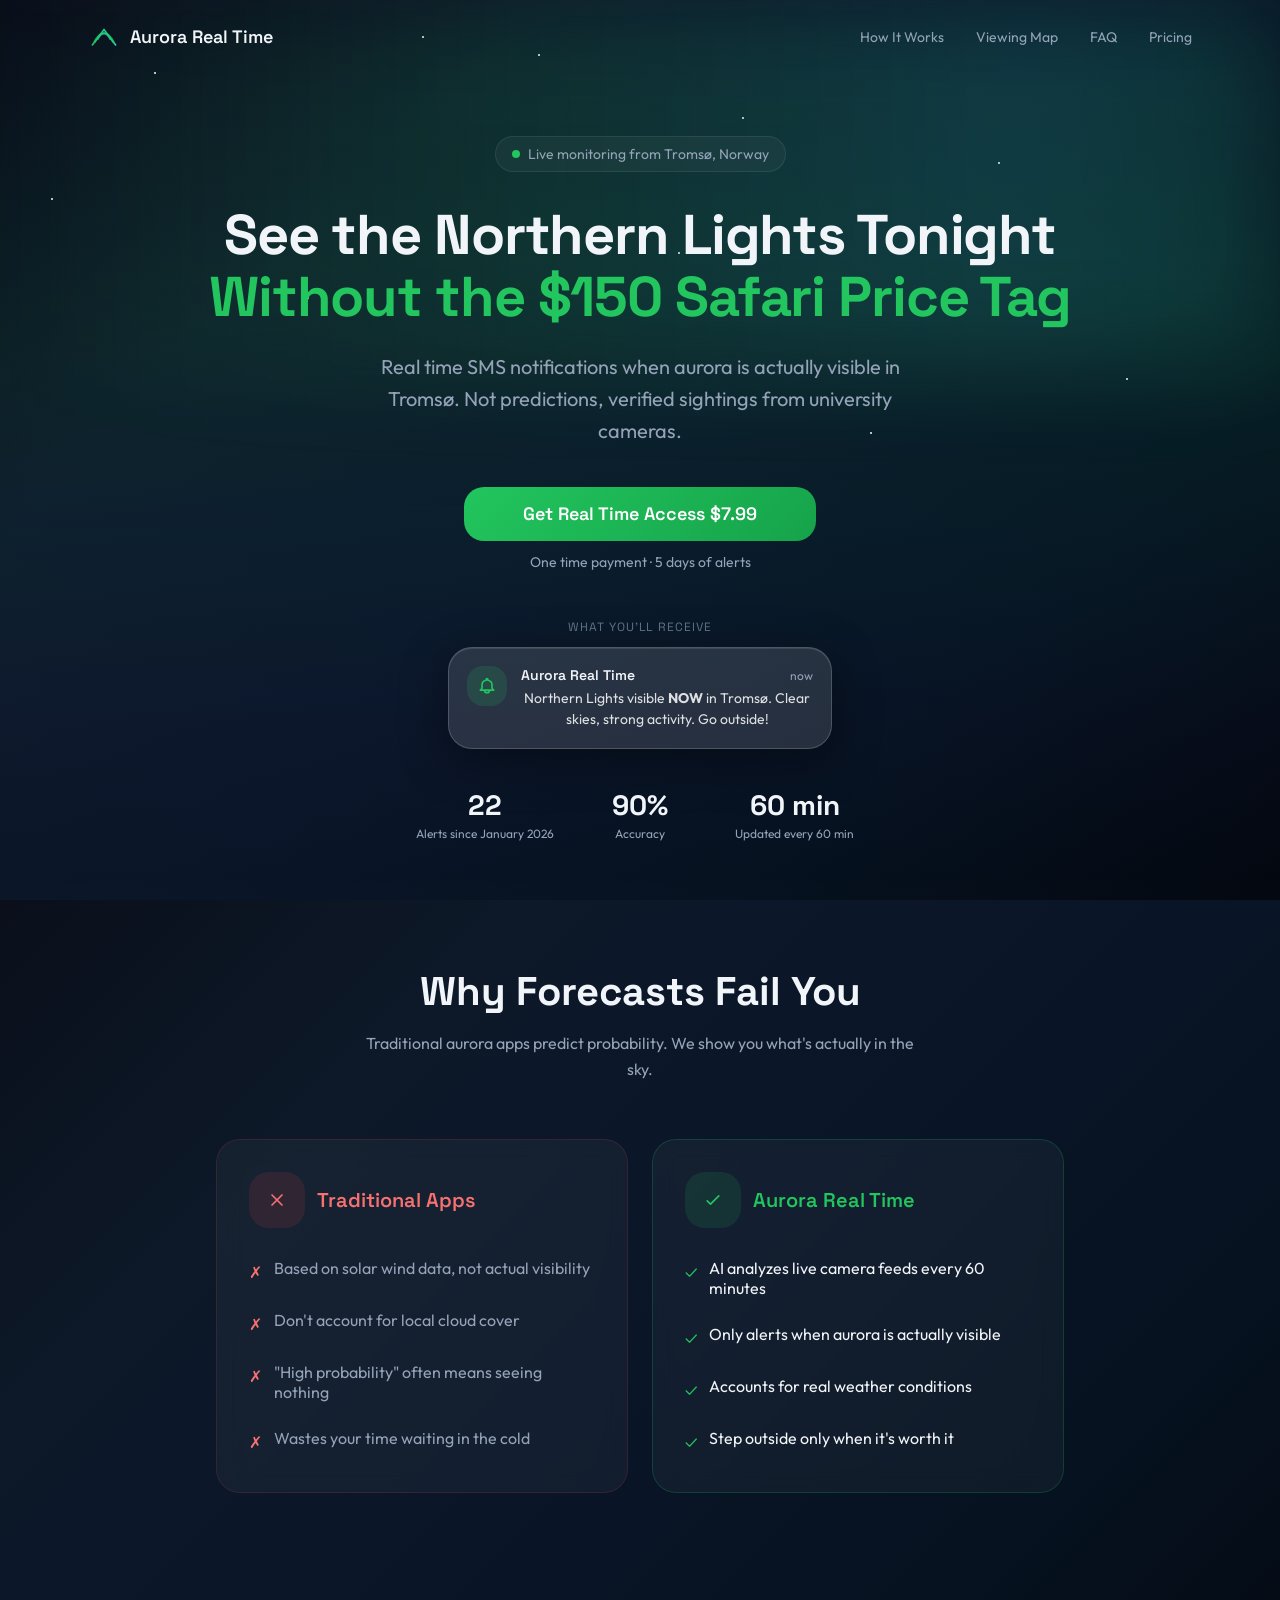
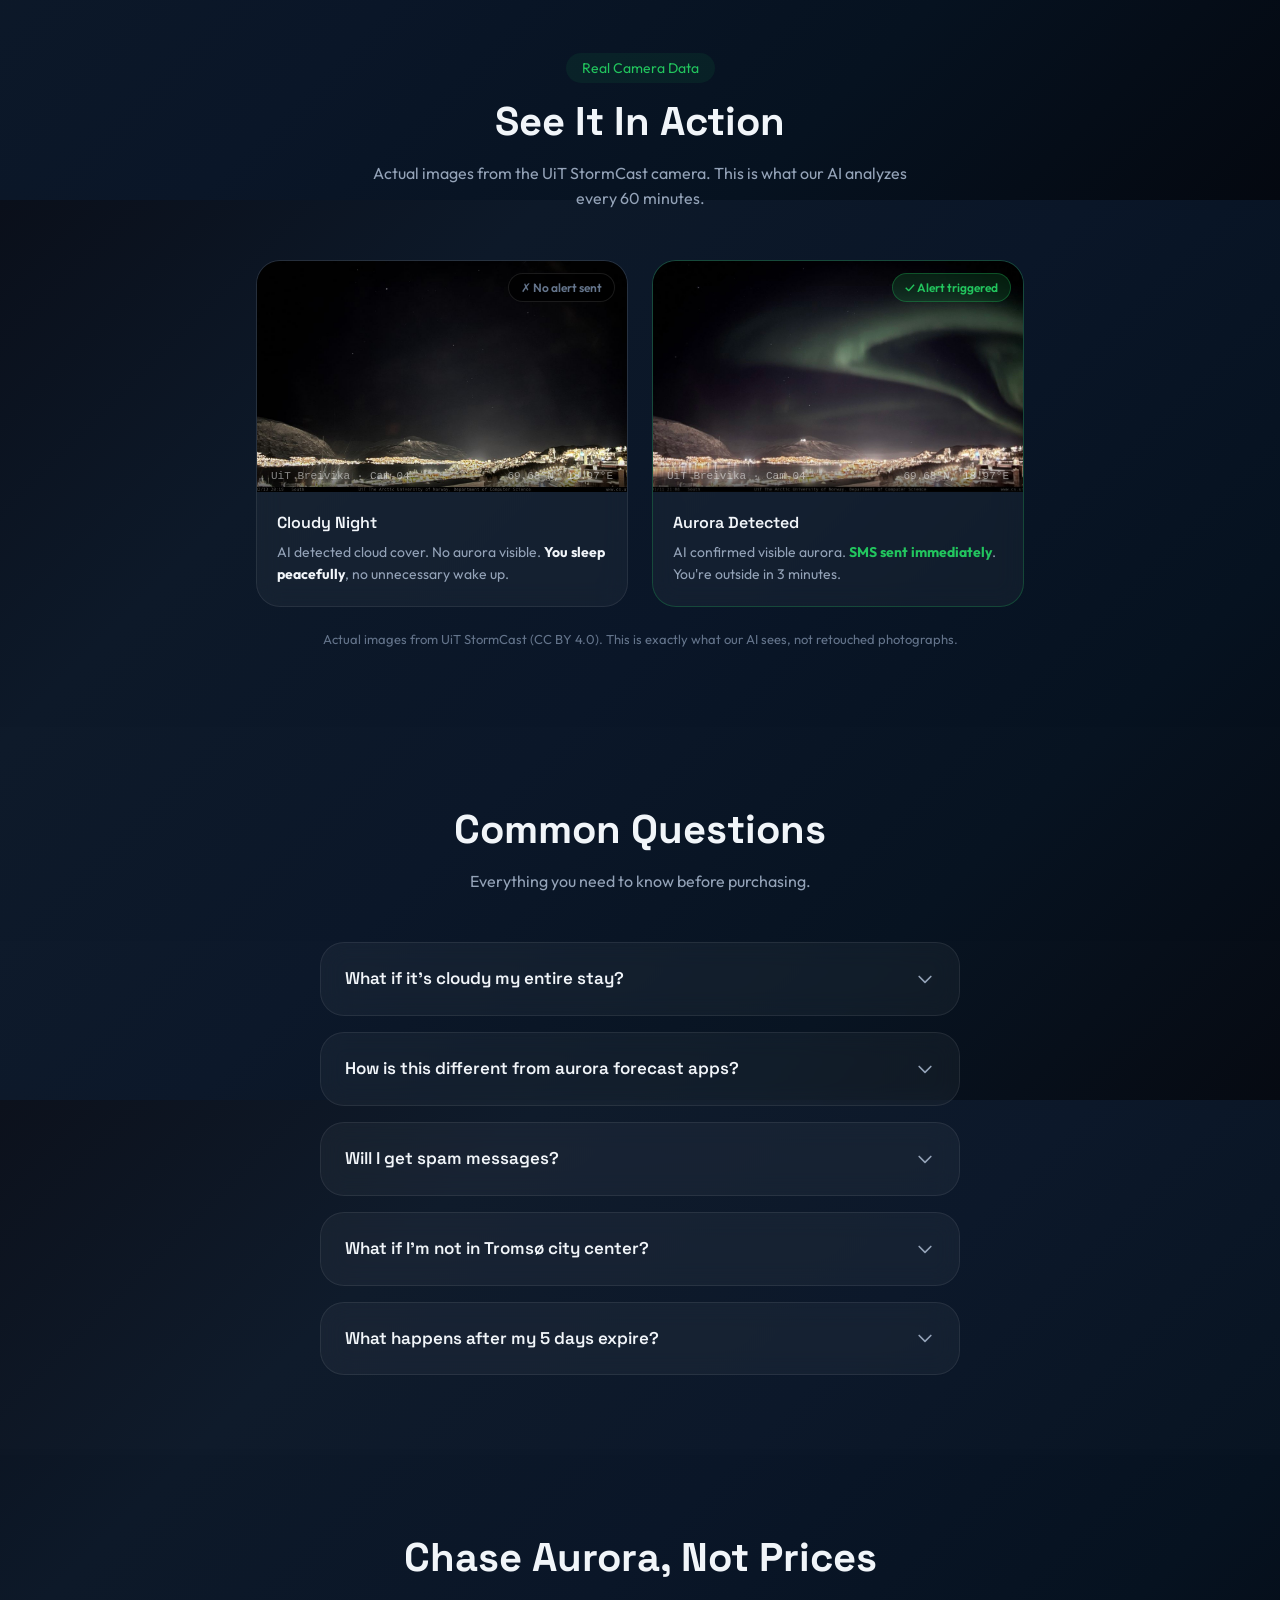
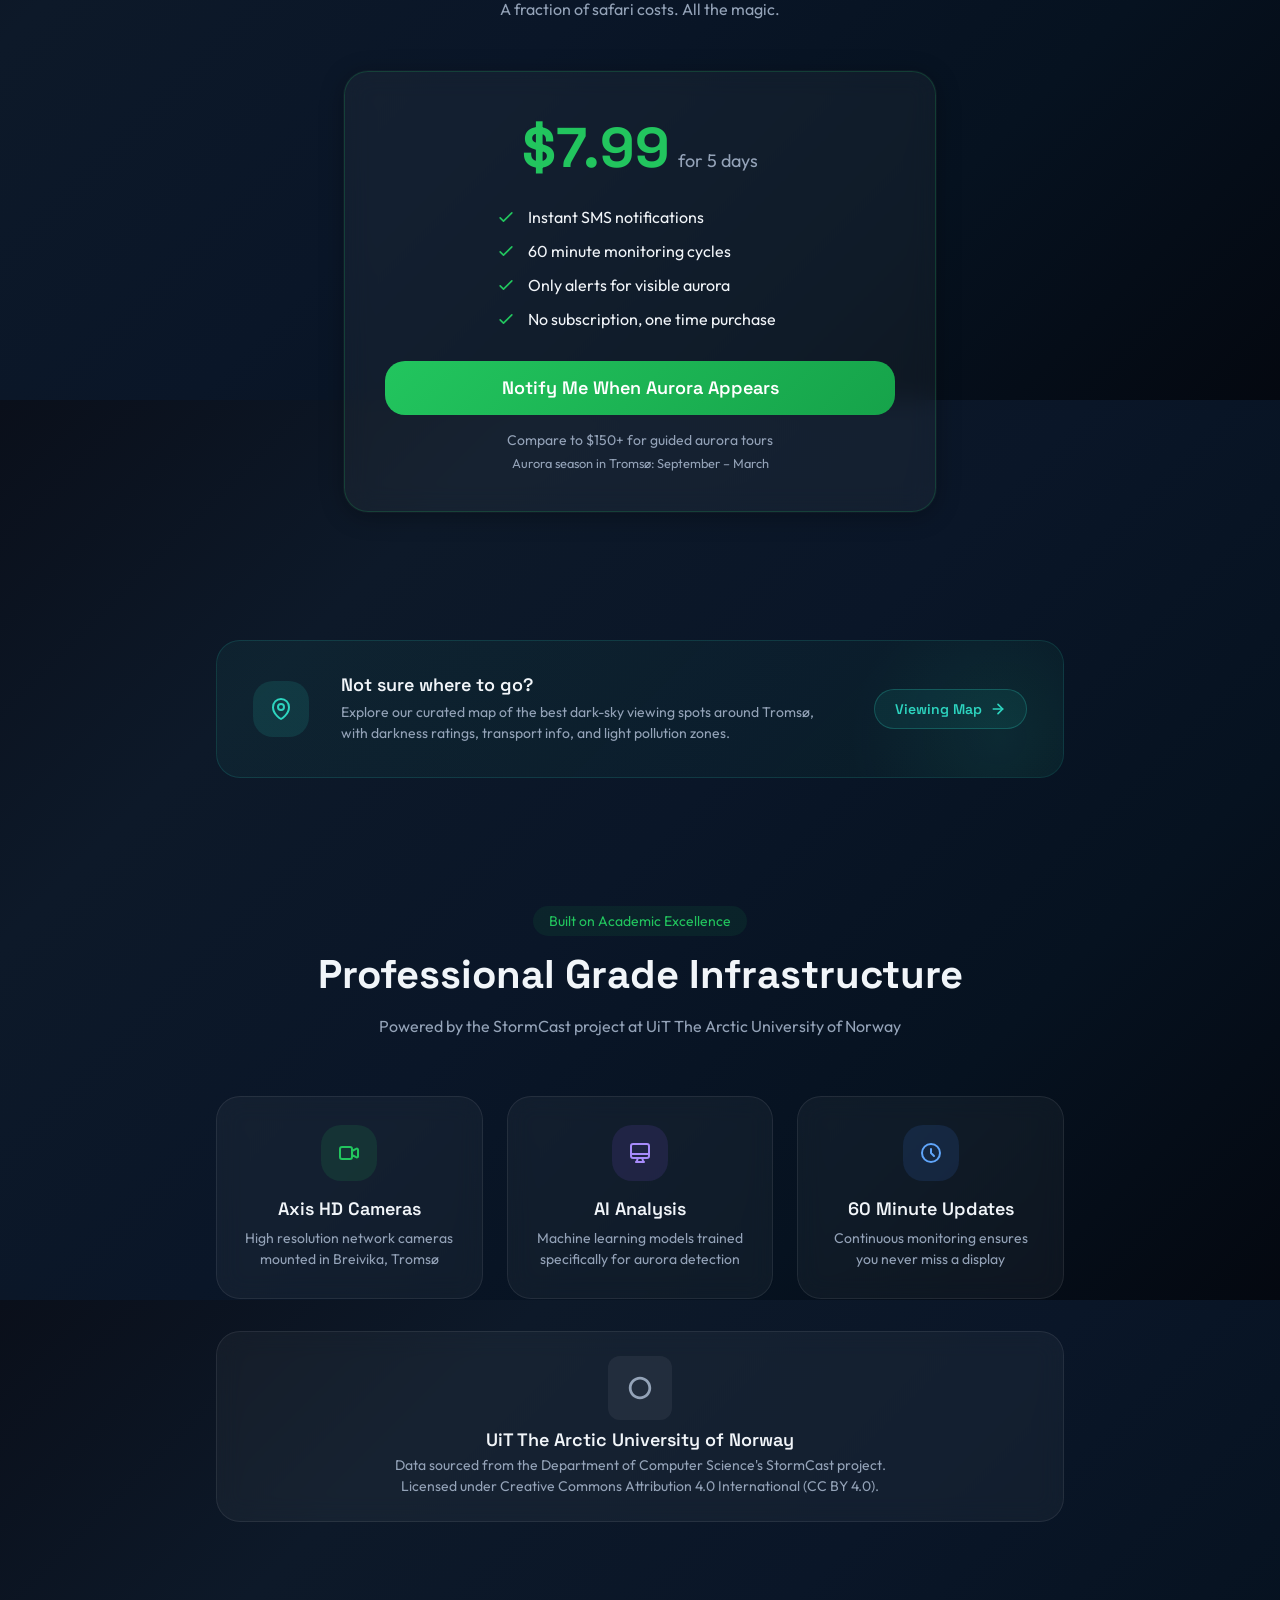
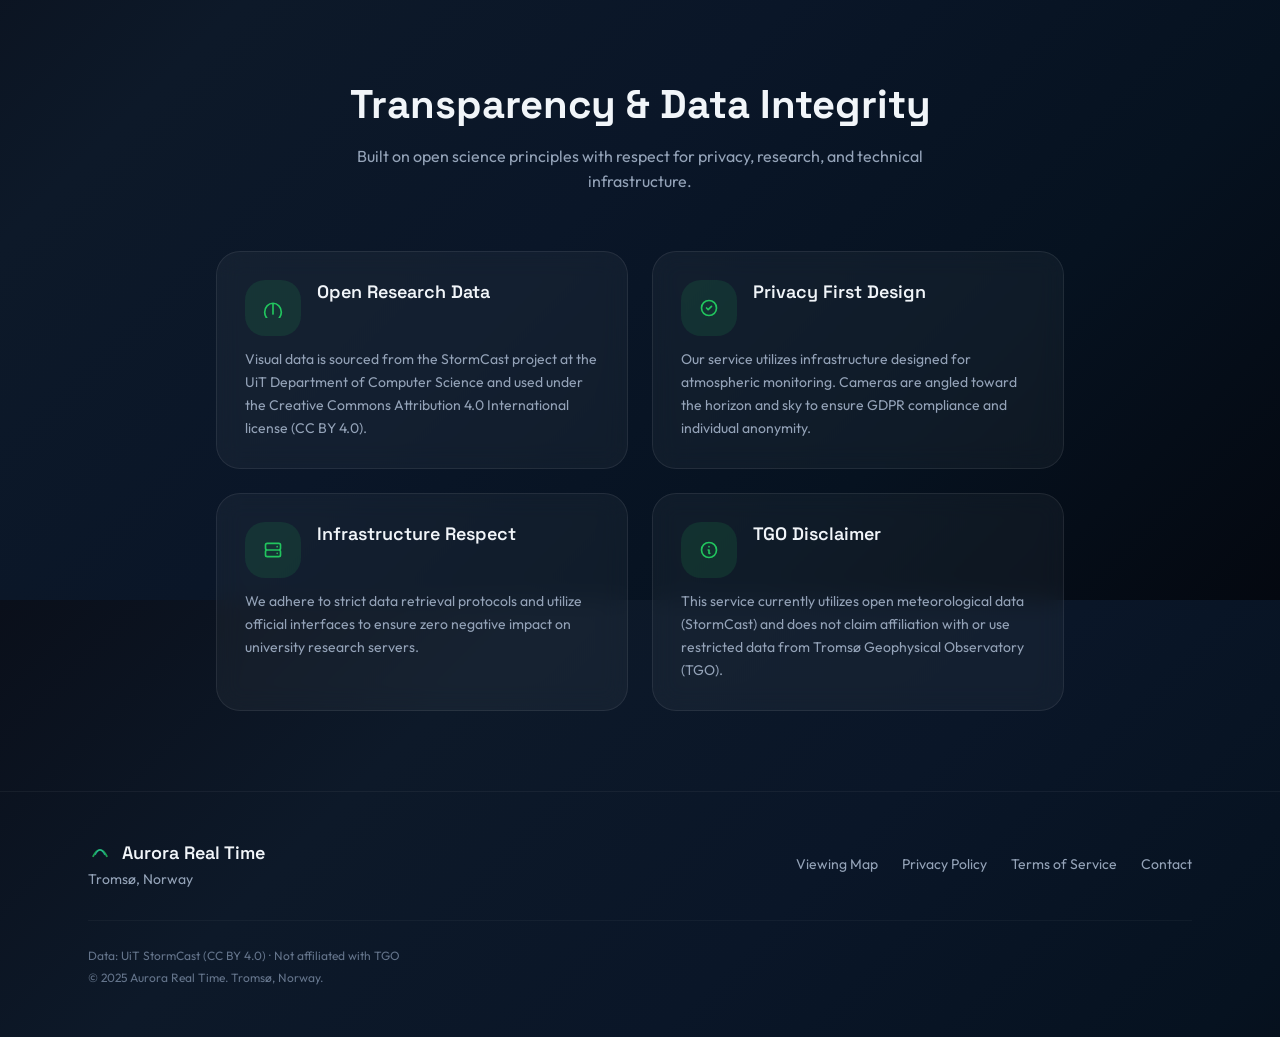
==== commit d31b5bd4: "Update Index.html" ====
--- a/Index.html
+++ b/Index.html
@@ -363,60 +363,7 @@
               <p class="text-center" style="margin-top: 1.5rem; font-size: 0.8125rem; color: var(--color-text-muted);">Actual images from UiT StormCast (CC BY 4.0). This is exactly what our AI sees, not retouched photographs.</p>
             </div>
           </section>
-          <section id="technology" class="section" aria-labelledby="tech-heading">
-            <div class="container container--mid">
-              <div class="text-center" style="margin-bottom:3.5rem">
-                <span class="section-label">Built on Academic Excellence</span>
-                <h2 id="tech-heading" class="section-title">Professional Grade Infrastructure</h2>
-                <p class="section-subtitle">Powered by the StormCast project at UiT The Arctic University of Norway</p>
-              </div>
-              <div class="grid-3" style="margin-bottom:2rem">
-                <div class="card" style="padding:1.75rem;text-align:center">
-                  <div class="icon-box icon-box--green mx-auto" style="margin-bottom:1rem"><svg width="24" height="24" fill="none" stroke="#22c55e" viewBox="0 0 24 24"><path stroke-linecap="round" stroke-linejoin="round" stroke-width="2" d="M15 10l4.553-2.276A1 1 0 0121 8.618v6.764a1 1 0 01-1.447.894L15 14M5 18h8a2 2 0 002-2V8a2 2 0 00-2-2H5a2 2 0 00-2 2v8a2 2 0 002 2z"/></svg></div>
-                  <h3 class="font-heading" style="font-weight:600;font-size:1.125rem;margin-bottom:0.5rem">Axis HD Cameras</h3>
-                  <p class="text-secondary" style="font-size:0.875rem;line-height:1.5">High resolution network cameras mounted in Breivika, Tromsø</p>
-                </div>
-                <div class="card" style="padding:1.75rem;text-align:center">
-                  <div class="icon-box icon-box--purple mx-auto" style="margin-bottom:1rem"><svg width="24" height="24" fill="none" stroke="#a78bfa" viewBox="0 0 24 24"><path stroke-linecap="round" stroke-linejoin="round" stroke-width="2" d="M9.75 17L9 20l-1 1h8l-1-1-.75-3M3 13h18M5 17h14a2 2 0 002-2V5a2 2 0 00-2-2H5a2 2 0 00-2 2v10a2 2 0 002 2z"/></svg></div>
-                  <h3 class="font-heading" style="font-weight:600;font-size:1.125rem;margin-bottom:0.5rem">AI Analysis</h3>
-                  <p class="text-secondary" style="font-size:0.875rem;line-height:1.5">Machine learning models trained specifically for aurora detection</p>
-                </div>
-                <div class="card" style="padding:1.75rem;text-align:center">
-                  <div class="icon-box icon-box--blue mx-auto" style="margin-bottom:1rem"><svg width="24" height="24" fill="none" stroke="#60a5fa" viewBox="0 0 24 24"><path stroke-linecap="round" stroke-linejoin="round" stroke-width="2" d="M12 8v4l3 3m6-3a9 9 0 11-18 0 9 9 0 0118 0z"/></svg></div>
-                  <h3 class="font-heading" style="font-weight:600;font-size:1.125rem;margin-bottom:0.5rem"> 60 Minute Updates</h3>
-                  <p class="text-secondary" style="font-size:0.875rem;line-height:1.5">Continuous monitoring ensures you never miss a display</p>
-                </div>
-              </div>
-              <div class="card" style="padding:1.5rem;display:flex;flex-direction:column;align-items:center;gap:1.25rem;text-align:center">
-                <div style="display:flex;flex-direction:column;align-items:center;gap:0.5rem">
-                  <div class="icon-box" style="width:4rem;height:4rem;background:rgba(255,255,255,0.06);border-radius:0.75rem"><svg width="28" height="28" viewBox="0 0 40 40" fill="#94a3b8" aria-hidden="true"><path d="M20 4C11.16 4 4 11.16 4 20C4 28.84 11.16 36 20 36C28.84 36 36 28.84 36 20C36 11.16 28.84 4 20 4ZM20 8C26.63 8 32 13.37 32 20C32 26.63 26.63 32 20 32C13.37 32 8 26.63 8 20C8 13.37 13.37 8 20 8Z"/></svg></div>
-                  <div>
-                    <h4 class="font-heading" style="font-weight:600;font-size:1.125rem;margin-bottom:0.25rem">UiT The Arctic University of Norway</h4>
-                    <p class="text-secondary" style="font-size:0.875rem;line-height:1.5">Data sourced from the Department of Computer Science's StormCast project.<br>Licensed under Creative Commons Attribution 4.0 International (CC BY 4.0).</p>
-                  </div>
-                </div>
-              </div>
-            </div>
-          </section>
-          <section class="section" aria-labelledby="transparency-heading">
-            <div class="container container--mid">
-              <div class="text-center" style="margin-bottom:3.5rem">
-                <h2 id="transparency-heading" class="section-title">Transparency &amp; Data Integrity</h2>
-                <p class="section-subtitle">Built on open science principles with respect for privacy, research, and technical infrastructure.</p>
-              </div>
-              <div class="grid-2">
-                <div class="card" style="padding:1.75rem"><div style="display:flex;align-items:flex-start;gap:1rem;margin-bottom:0.75rem"><div class="icon-box icon-box--green"><svg width="20" height="20" fill="none" stroke="#22c55e" viewBox="0 0 24 24"><path stroke-linecap="round" stroke-linejoin="round" stroke-width="2" d="M12 6.253v13m0-13C6.5 6.253 2 10.998 2 17s4.5 10.747 10 10.747c5.5 0 10-4.998 10-10.747 0-6.002-4.5-10.747-10-10.747z"/></svg></div><h3 class="font-heading" style="font-weight:600;font-size:1.125rem">Open Research Data</h3></div><p class="text-secondary" style="font-size:0.875rem;line-height:1.65">Visual data is sourced from the StormCast project at the UiT Department of Computer Science and used under the Creative Commons Attribution 4.0 International license (CC BY 4.0).</p></div>
-                <div class="card" style="padding:1.75rem"><div style="display:flex;align-items:flex-start;gap:1rem;margin-bottom:0.75rem"><div class="icon-box icon-box--green"><svg width="20" height="20" fill="none" stroke="#22c55e" viewBox="0 0 24 24"><path stroke-linecap="round" stroke-linejoin="round" stroke-width="2" d="M9 12l2 2 4-4m6 2a9 9 0 11-18 0 9 9 0 0118 0z"/></svg></div><h3 class="font-heading" style="font-weight:600;font-size:1.125rem">Privacy First Design</h3></div><p class="text-secondary" style="font-size:0.875rem;line-height:1.65">Our service utilizes infrastructure designed for atmospheric monitoring. Cameras are angled toward the horizon and sky to ensure GDPR compliance and individual anonymity.</p></div>
-                <div class="card" style="padding:1.75rem"><div style="display:flex;align-items:flex-start;gap:1rem;margin-bottom:0.75rem"><div class="icon-box icon-box--green"><svg width="20" height="20" fill="none" stroke="#22c55e" viewBox="0 0 24 24"><path stroke-linecap="round" stroke-linejoin="round" stroke-width="2" d="M5 12h14M5 12a2 2 0 01-2-2V6a2 2 0 012-2h14a2 2 0 012 2v4a2 2 0 01-2 2M5 12a2 2 0 00-2 2v4a2 2 0 002 2h14a2 2 0 002-2v-4a2 2 0 00-2-2m-2-4h.01M17 16h.01"/></svg></div><h3 class="font-heading" style="font-weight:600;font-size:1.125rem">Infrastructure Respect</h3></div><p class="text-secondary" style="font-size:0.875rem;line-height:1.65">We adhere to strict data retrieval protocols and utilize official interfaces to ensure zero negative impact on university research servers.</p></div>
-                <div class="card" style="padding:1.75rem"><div style="display:flex;align-items:flex-start;gap:1rem;margin-bottom:0.75rem"><div class="icon-box icon-box--green"><svg width="20" height="20" fill="none" stroke="#22c55e" viewBox="0 0 24 24"><path stroke-linecap="round" stroke-linejoin="round" stroke-width="2" d="M13 16h-1v-4h-1m1-4h.01M21 12a9 9 0 11-18 0 9 9 0 0118 0z"/></svg></div><h3 class="font-heading" style="font-weight:600;font-size:1.125rem">TGO Disclaimer</h3></div><p class="text-secondary" style="font-size:0.875rem;line-height:1.65">This service currently utilizes open meteorological data (StormCast) and does not claim affiliation with or use restricted data from Tromsø Geophysical Observatory (TGO).</p></div>
-              </div>
-              <div class="map-promo" style="margin-top: 2.5rem;">
-                <div class="map-promo__icon" aria-hidden="true"><svg width="24" height="24" fill="none" stroke="#2dd4bf" viewBox="0 0 24 24"><path stroke-linecap="round" stroke-linejoin="round" stroke-width="2" d="M12 22s-8-4.5-8-11.8A8 8 0 0 1 12 2a8 8 0 0 1 8 8.2c0 7.3-8 11.8-8 11.8z"/><circle cx="12" cy="10" r="3" stroke-width="2"/></svg></div>
-                <div class="map-promo__content"><h3 class="map-promo__title">Not sure where to go?</h3><p class="map-promo__desc">Explore our curated map of the best dark-sky viewing spots around Tromsø, with darkness ratings, transport info, and light pollution zones.</p></div>
-                <a href="map.html" class="map-promo__link">Viewing Map <svg width="16" height="16" viewBox="0 0 24 24" fill="none" stroke="currentColor" stroke-width="2.5" stroke-linecap="round" stroke-linejoin="round" aria-hidden="true"><path d="M5 12h14"/><path d="m12 5 7 7-7 7"/></svg></a>
-              </div>
-            </div>
-          </section>
+          <!-- FAQ — moved up for tourist decision flow -->
           <section class="section" aria-labelledby="faq-heading" style="background: rgba(255, 255, 255, 0.008);">
             <div class="container container--mid">
               <div class="text-center" style="margin-bottom: 3rem;"><h2 id="faq-heading" class="section-title">Common Questions</h2><p class="section-subtitle">Everything you need to know before purchasing.</p></div>
@@ -429,6 +376,8 @@
               </div>
             </div>
           </section>
+
+          <!-- PRICING -->
           <section id="pricing" class="section" aria-labelledby="pricing-heading">
             <div class="container container--narrow text-center">
               <h2 id="pricing-heading" class="section-title">Chase Aurora, Not Prices</h2>
@@ -447,6 +396,70 @@
               </div>
             </div>
           </section>
+
+          <!-- MAP PROMO — standalone after pricing -->
+          <section class="section" style="padding-block: 3rem;" aria-label="Viewing map recommendation">
+            <div class="container container--mid">
+              <div class="map-promo">
+                <div class="map-promo__icon" aria-hidden="true"><svg width="24" height="24" fill="none" stroke="#2dd4bf" viewBox="0 0 24 24"><path stroke-linecap="round" stroke-linejoin="round" stroke-width="2" d="M12 22s-8-4.5-8-11.8A8 8 0 0 1 12 2a8 8 0 0 1 8 8.2c0 7.3-8 11.8-8 11.8z"/><circle cx="12" cy="10" r="3" stroke-width="2"/></svg></div>
+                <div class="map-promo__content"><h3 class="map-promo__title">Not sure where to go?</h3><p class="map-promo__desc">Explore our curated map of the best dark-sky viewing spots around Tromsø, with darkness ratings, transport info, and light pollution zones.</p></div>
+                <a href="map.html" class="map-promo__link">Viewing Map <svg width="16" height="16" viewBox="0 0 24 24" fill="none" stroke="currentColor" stroke-width="2.5" stroke-linecap="round" stroke-linejoin="round" aria-hidden="true"><path d="M5 12h14"/><path d="m12 5 7 7-7 7"/></svg></a>
+              </div>
+            </div>
+          </section>
+
+          <!-- TECHNOLOGY — moved below pricing -->
+          <section id="technology" class="section" aria-labelledby="tech-heading">
+            <div class="container container--mid">
+              <div class="text-center" style="margin-bottom:3.5rem">
+                <span class="section-label">Built on Academic Excellence</span>
+                <h2 id="tech-heading" class="section-title">Professional Grade Infrastructure</h2>
+                <p class="section-subtitle">Powered by the StormCast project at UiT The Arctic University of Norway</p>
+              </div>
+              <div class="grid-3" style="margin-bottom:2rem">
+                <div class="card" style="padding:1.75rem;text-align:center">
+                  <div class="icon-box icon-box--green mx-auto" style="margin-bottom:1rem"><svg width="24" height="24" fill="none" stroke="#22c55e" viewBox="0 0 24 24"><path stroke-linecap="round" stroke-linejoin="round" stroke-width="2" d="M15 10l4.553-2.276A1 1 0 0121 8.618v6.764a1 1 0 01-1.447.894L15 14M5 18h8a2 2 0 002-2V8a2 2 0 00-2-2H5a2 2 0 00-2 2v8a2 2 0 002 2z"/></svg></div>
+                  <h3 class="font-heading" style="font-weight:600;font-size:1.125rem;margin-bottom:0.5rem">Axis HD Cameras</h3>
+                  <p class="text-secondary" style="font-size:0.875rem;line-height:1.5">High resolution network cameras mounted in Breivika, Tromsø</p>
+                </div>
+                <div class="card" style="padding:1.75rem;text-align:center">
+                  <div class="icon-box icon-box--purple mx-auto" style="margin-bottom:1rem"><svg width="24" height="24" fill="none" stroke="#a78bfa" viewBox="0 0 24 24"><path stroke-linecap="round" stroke-linejoin="round" stroke-width="2" d="M9.75 17L9 20l-1 1h8l-1-1-.75-3M3 13h18M5 17h14a2 2 0 002-2V5a2 2 0 00-2-2H5a2 2 0 00-2 2v10a2 2 0 002 2z"/></svg></div>
+                  <h3 class="font-heading" style="font-weight:600;font-size:1.125rem;margin-bottom:0.5rem">AI Analysis</h3>
+                  <p class="text-secondary" style="font-size:0.875rem;line-height:1.5">Machine learning models trained specifically for aurora detection</p>
+                </div>
+                <div class="card" style="padding:1.75rem;text-align:center">
+                  <div class="icon-box icon-box--blue mx-auto" style="margin-bottom:1rem"><svg width="24" height="24" fill="none" stroke="#60a5fa" viewBox="0 0 24 24"><path stroke-linecap="round" stroke-linejoin="round" stroke-width="2" d="M12 8v4l3 3m6-3a9 9 0 11-18 0 9 9 0 0118 0z"/></svg></div>
+                  <h3 class="font-heading" style="font-weight:600;font-size:1.125rem;margin-bottom:0.5rem"> 60 Minute Updates</h3>
+                  <p class="text-secondary" style="font-size:0.875rem;line-height:1.5">Continuous monitoring ensures you never miss a display</p>
+                </div>
+              </div>
+              <div class="card" style="padding:1.5rem;display:flex;flex-direction:column;align-items:center;gap:1.25rem;text-align:center">
+                <div style="display:flex;flex-direction:column;align-items:center;gap:0.5rem">
+                  <div class="icon-box" style="width:4rem;height:4rem;background:rgba(255,255,255,0.06);border-radius:0.75rem"><svg width="28" height="28" viewBox="0 0 40 40" fill="#94a3b8" aria-hidden="true"><path d="M20 4C11.16 4 4 11.16 4 20C4 28.84 11.16 36 20 36C28.84 36 36 28.84 36 20C36 11.16 28.84 4 20 4ZM20 8C26.63 8 32 13.37 32 20C32 26.63 26.63 32 20 32C13.37 32 8 26.63 8 20C8 13.37 13.37 8 20 8Z"/></svg></div>
+                  <div>
+                    <h4 class="font-heading" style="font-weight:600;font-size:1.125rem;margin-bottom:0.25rem">UiT The Arctic University of Norway</h4>
+                    <p class="text-secondary" style="font-size:0.875rem;line-height:1.5">Data sourced from the Department of Computer Science's StormCast project.<br>Licensed under Creative Commons Attribution 4.0 International (CC BY 4.0).</p>
+                  </div>
+                </div>
+              </div>
+            </div>
+          </section>
+
+          <!-- TRANSPARENCY — moved below technology -->
+          <section class="section" aria-labelledby="transparency-heading">
+            <div class="container container--mid">
+              <div class="text-center" style="margin-bottom:3.5rem">
+                <h2 id="transparency-heading" class="section-title">Transparency &amp; Data Integrity</h2>
+                <p class="section-subtitle">Built on open science principles with respect for privacy, research, and technical infrastructure.</p>
+              </div>
+              <div class="grid-2">
+                <div class="card" style="padding:1.75rem"><div style="display:flex;align-items:flex-start;gap:1rem;margin-bottom:0.75rem"><div class="icon-box icon-box--green"><svg width="20" height="20" fill="none" stroke="#22c55e" viewBox="0 0 24 24"><path stroke-linecap="round" stroke-linejoin="round" stroke-width="2" d="M12 6.253v13m0-13C6.5 6.253 2 10.998 2 17s4.5 10.747 10 10.747c5.5 0 10-4.998 10-10.747 0-6.002-4.5-10.747-10-10.747z"/></svg></div><h3 class="font-heading" style="font-weight:600;font-size:1.125rem">Open Research Data</h3></div><p class="text-secondary" style="font-size:0.875rem;line-height:1.65">Visual data is sourced from the StormCast project at the UiT Department of Computer Science and used under the Creative Commons Attribution 4.0 International license (CC BY 4.0).</p></div>
+                <div class="card" style="padding:1.75rem"><div style="display:flex;align-items:flex-start;gap:1rem;margin-bottom:0.75rem"><div class="icon-box icon-box--green"><svg width="20" height="20" fill="none" stroke="#22c55e" viewBox="0 0 24 24"><path stroke-linecap="round" stroke-linejoin="round" stroke-width="2" d="M9 12l2 2 4-4m6 2a9 9 0 11-18 0 9 9 0 0118 0z"/></svg></div><h3 class="font-heading" style="font-weight:600;font-size:1.125rem">Privacy First Design</h3></div><p class="text-secondary" style="font-size:0.875rem;line-height:1.65">Our service utilizes infrastructure designed for atmospheric monitoring. Cameras are angled toward the horizon and sky to ensure GDPR compliance and individual anonymity.</p></div>
+                <div class="card" style="padding:1.75rem"><div style="display:flex;align-items:flex-start;gap:1rem;margin-bottom:0.75rem"><div class="icon-box icon-box--green"><svg width="20" height="20" fill="none" stroke="#22c55e" viewBox="0 0 24 24"><path stroke-linecap="round" stroke-linejoin="round" stroke-width="2" d="M5 12h14M5 12a2 2 0 01-2-2V6a2 2 0 012-2h14a2 2 0 012 2v4a2 2 0 01-2 2M5 12a2 2 0 00-2 2v4a2 2 0 002 2h14a2 2 0 002-2v-4a2 2 0 00-2-2m-2-4h.01M17 16h.01"/></svg></div><h3 class="font-heading" style="font-weight:600;font-size:1.125rem">Infrastructure Respect</h3></div><p class="text-secondary" style="font-size:0.875rem;line-height:1.65">We adhere to strict data retrieval protocols and utilize official interfaces to ensure zero negative impact on university research servers.</p></div>
+                <div class="card" style="padding:1.75rem"><div style="display:flex;align-items:flex-start;gap:1rem;margin-bottom:0.75rem"><div class="icon-box icon-box--green"><svg width="20" height="20" fill="none" stroke="#22c55e" viewBox="0 0 24 24"><path stroke-linecap="round" stroke-linejoin="round" stroke-width="2" d="M13 16h-1v-4h-1m1-4h.01M21 12a9 9 0 11-18 0 9 9 0 0118 0z"/></svg></div><h3 class="font-heading" style="font-weight:600;font-size:1.125rem">TGO Disclaimer</h3></div><p class="text-secondary" style="font-size:0.875rem;line-height:1.65">This service currently utilizes open meteorological data (StormCast) and does not claim affiliation with or use restricted data from Tromsø Geophysical Observatory (TGO).</p></div>
+              </div>
+            </div>
+          </section>
         </main>
         <footer class="footer">
           <div class="container">
@@ -487,7 +500,7 @@
             See the Northern Lights <span class="text-green" style="font-style:italic">tonight</span>
           </h1>
           <p class="text-secondary" style="font-size:1rem;line-height:1.5">
-            Real time SMS alerts based on actual sky observations, not forecasts.
+            Real-time SMS alerts based on actual sky observations — not forecasts.
           </p>
         </div>
 
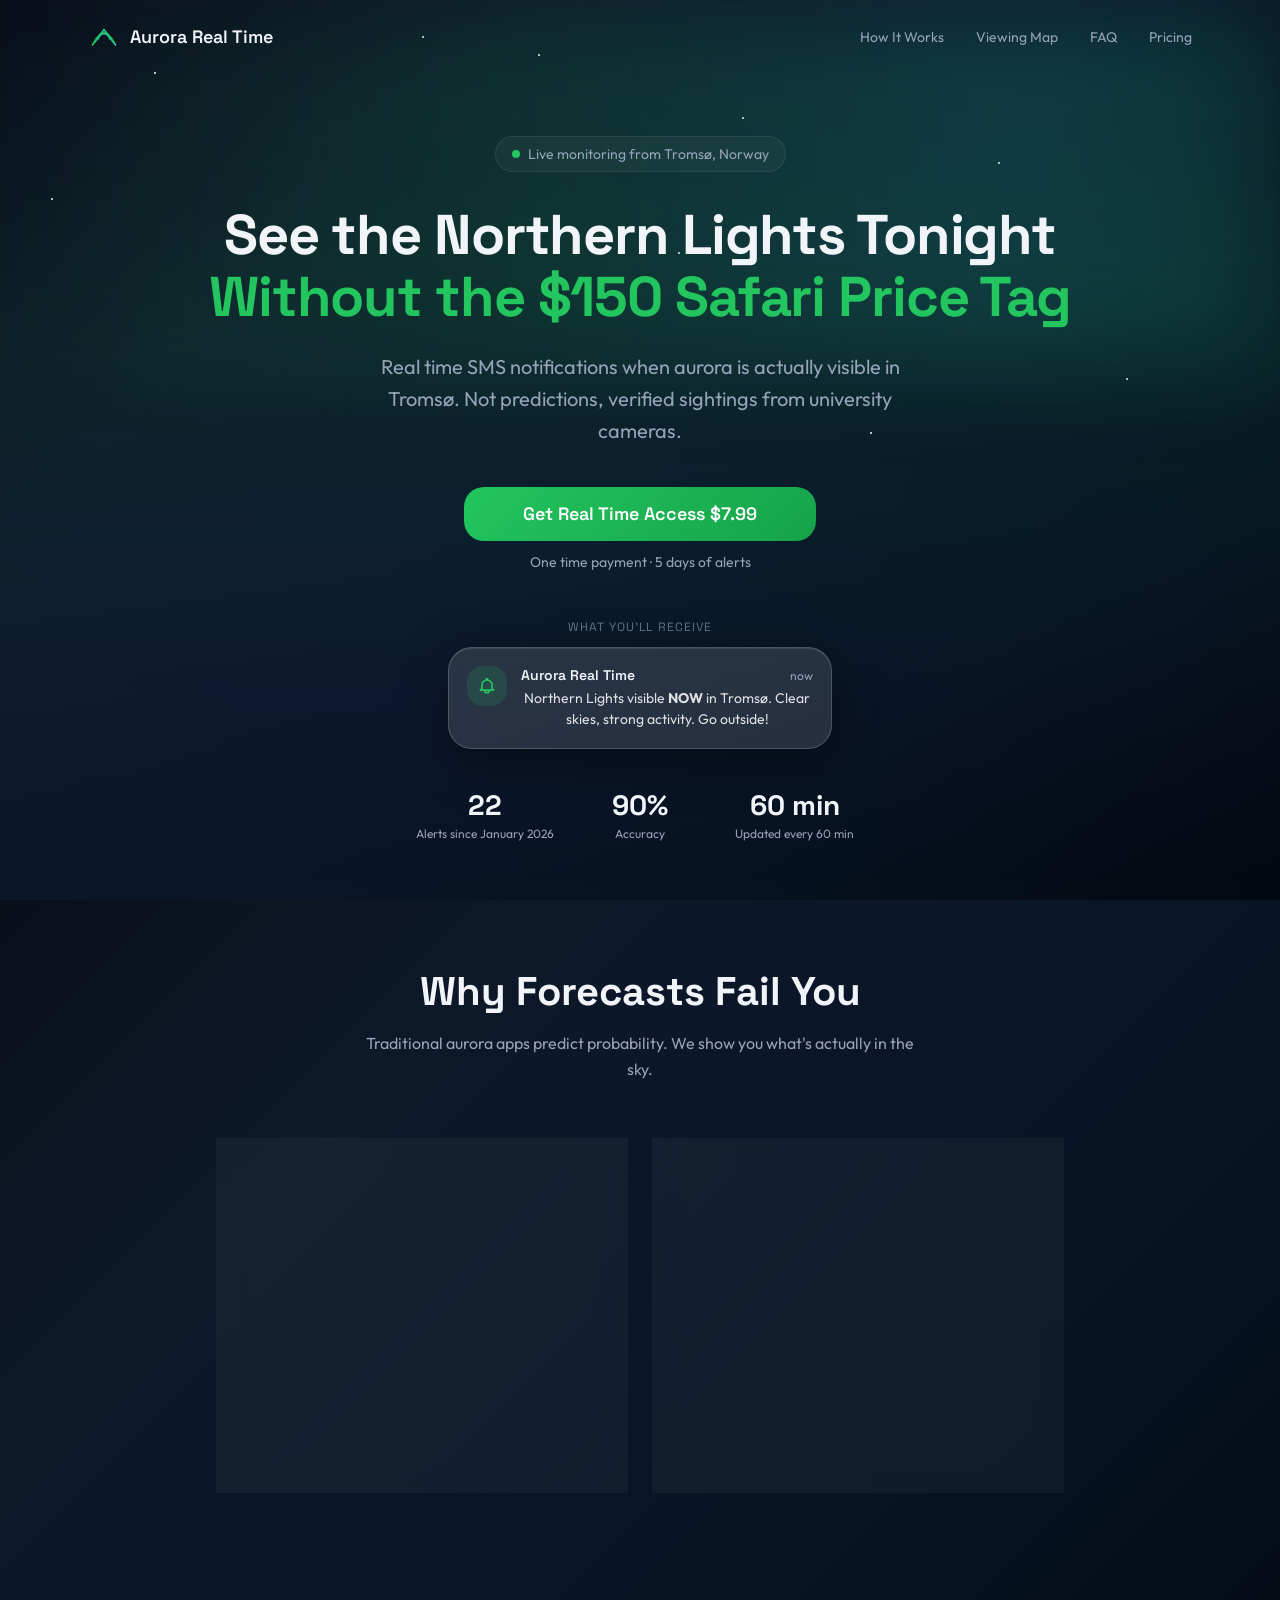
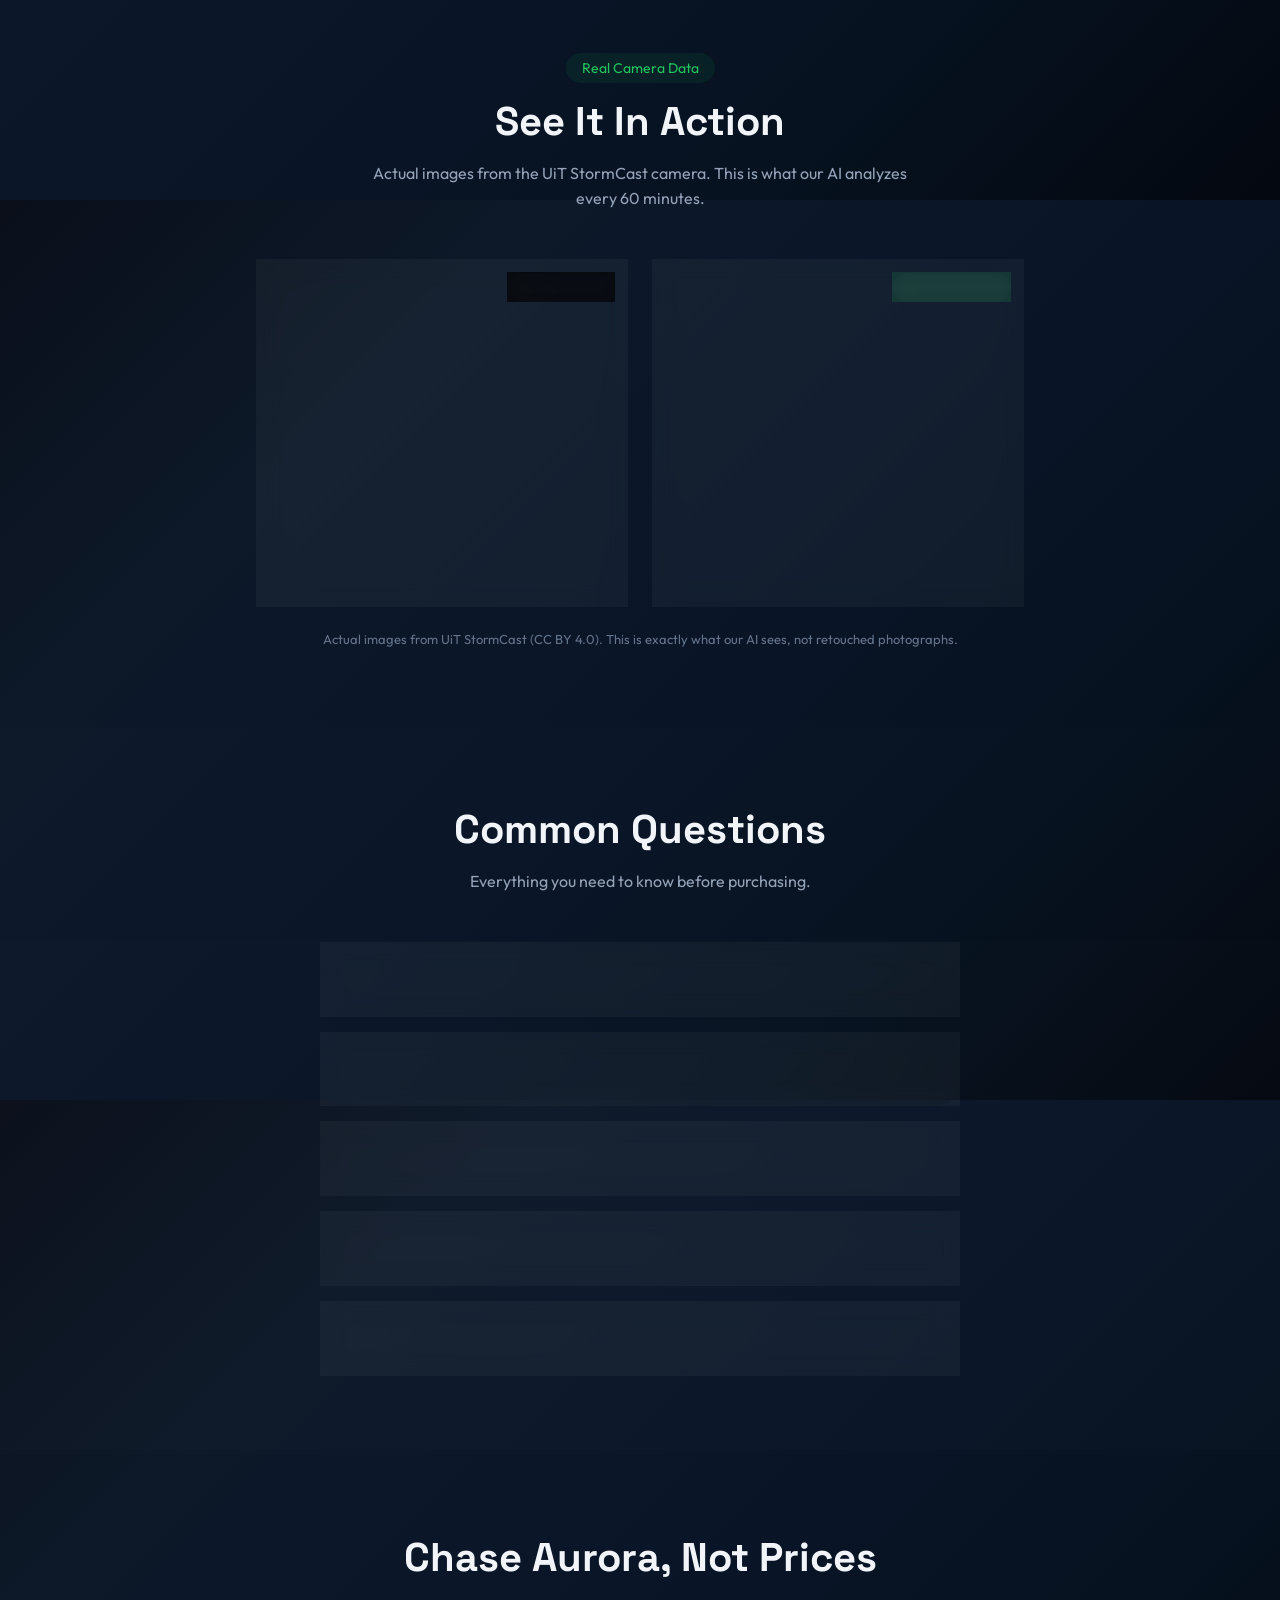
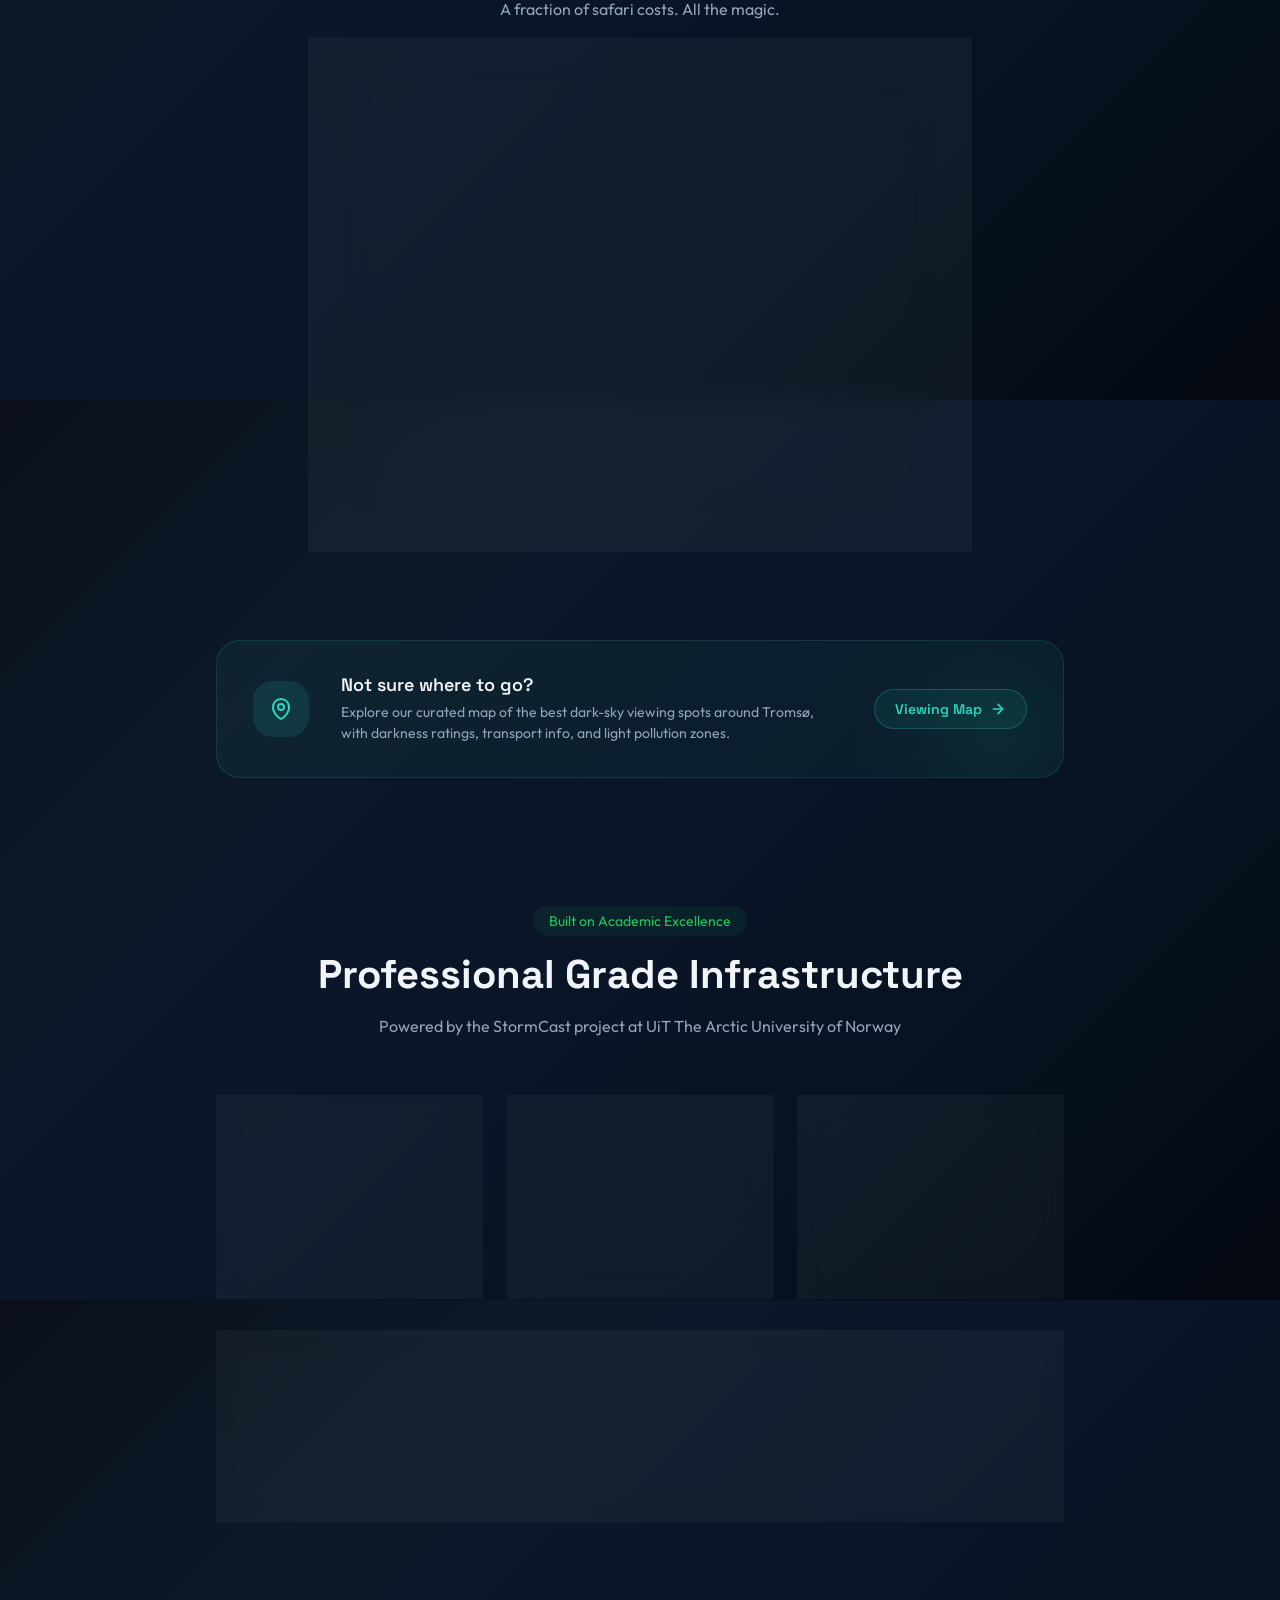
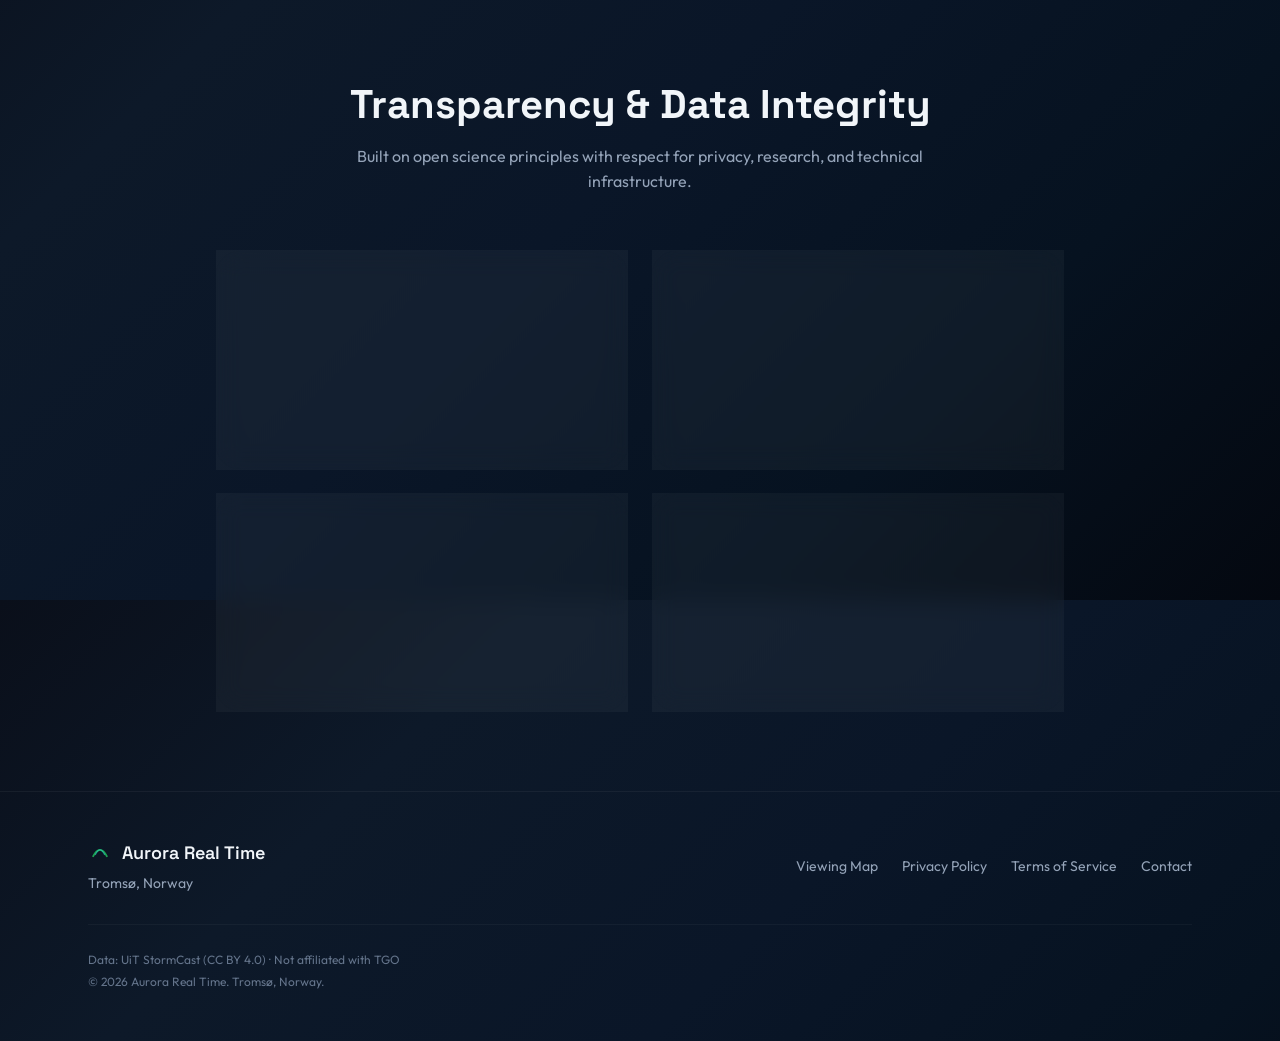
==== commit 43d21f3d: "Add shared styles, favicon, OG tags, JS modernization, and fixes" ====
--- a/Index.html
+++ b/Index.html
@@ -10,56 +10,28 @@
   <link rel="preconnect" href="https://fonts.googleapis.com">
   <link rel="preconnect" href="https://fonts.gstatic.com" crossorigin>
   <link href="https://fonts.googleapis.com/css2?family=Space+Grotesk:wght@400;500;600;700&family=Outfit:wght@300;400;500;600&display=swap" rel="stylesheet">
+  <link rel="icon" type="image/svg+xml" href="favicon.svg">
+  <link rel="stylesheet" href="styles.css">
+  <meta property="og:type" content="website">
+  <meta property="og:title" content="Aurora Real Time | Northern Lights Alerts in Tromsø">
+  <meta property="og:description" content="Get instant SMS alerts when the Northern Lights are actually visible in Tromsø. AI monitors university cameras 24/7. Not predictions — verified sightings.">
+  <meta property="og:url" content="https://aurorarealtime.com/">
+  <meta property="og:image" content="https://aurorarealtime.com/nordlysbilde1.jpeg">
+  <meta property="og:image:alt" content="Northern Lights visible over Tromsø, Norway">
+  <meta name="twitter:card" content="summary_large_image">
 
   <style>
-    :root {
-      --color-bg-primary: #0a0f1a;
-      --color-bg-secondary: #0d1929;
-      --color-bg-card: rgba(255, 255, 255, 0.04);
-      --color-border: rgba(255, 255, 255, 0.08);
-      --color-border-hover: rgba(255, 255, 255, 0.15);
-      --color-green-primary: #22c55e;
-      --color-green-dark: #16a34a;
-      --color-green-glow: rgba(34, 197, 94, 0.4);
-      --color-teal: #2dd4bf;
-      --color-purple: #8b5cf6;
-      --color-text-primary: #f1f5f9;
-      --color-text-secondary: #94a3b8;
-      --color-text-tertiary: #94a3b8;
-      --color-text-muted: #64748b;
-      --color-red-muted: #f87171;
-      --font-heading: 'Space Grotesk', system-ui, sans-serif;
-      --font-body: 'Outfit', system-ui, sans-serif;
-      --font-mono: ui-monospace, 'SFMono-Regular', 'SF Mono', Menlo, monospace;
-      --radius-lg: 1rem;
-      --radius-xl: 1.25rem;
-      --radius-2xl: 1.5rem;
-      --radius-3xl: 2rem;
-      --transition-base: 200ms ease;
-      --transition-smooth: 300ms cubic-bezier(0.4, 0, 0.2, 1);
-    }
-    *, *::before, *::after { box-sizing: border-box; margin: 0; padding: 0; }
-    html, body { height: 100%; width: 100%; -webkit-font-smoothing: antialiased; -moz-osx-font-smoothing: grayscale; }
-    body { font-family: var(--font-body); background: var(--color-bg-primary); color: var(--color-text-primary); overflow-x: hidden; }
-    :focus-visible { outline: 2px solid var(--color-green-primary); outline-offset: 3px; border-radius: 4px; }
-    :focus:not(:focus-visible) { outline: none; }
-    @media (prefers-reduced-motion: reduce) { *, *::before, *::after { animation-duration: 0.01ms !important; animation-iteration-count: 1 !important; transition-duration: 0.01ms !important; scroll-behavior: auto !important; } }
-    .skip-link { position: absolute; top: -100%; left: 1rem; z-index: 9999; background: var(--color-green-primary); color: #000; padding: 0.75rem 1.5rem; border-radius: var(--radius-lg); font-weight: 600; font-family: var(--font-heading); text-decoration: none; }
-    .skip-link:focus { top: 1rem; }
+    html, body { height: 100%; }
     .font-heading { font-family: var(--font-heading); }
     .font-body { font-family: var(--font-body); }
     .font-mono { font-family: var(--font-mono); }
     .container { width: 100%; max-width: 72rem; margin-inline: auto; padding-inline: 1.5rem; }
     .container--narrow { max-width: 40rem; }
     .container--mid { max-width: 56rem; }
-    .aurora-bg { background: linear-gradient(135deg, var(--color-bg-primary) 0%, var(--color-bg-secondary) 25%, #0a1628 50%, #061220 75%, #040810 100%); }
     .aurora-glow { position: fixed; inset: 0; pointer-events: none; z-index: 0; background: linear-gradient(180deg, transparent 0%, rgba(34, 197, 94, 0.03) 20%, rgba(34, 197, 94, 0.07) 40%, rgba(45, 212, 191, 0.04) 60%, rgba(139, 92, 246, 0.02) 80%, transparent 100%); animation: pulse-glow 8s ease-in-out infinite; }
     .aurora-ribbon { position: absolute; top: 0; left: 0; right: 0; height: 360px; background: linear-gradient(90deg, transparent, rgba(34, 197, 94, 0.12), rgba(45, 212, 191, 0.18), rgba(34, 197, 94, 0.12), rgba(139, 92, 246, 0.08), transparent); background-size: 200% 100%; animation: aurora-flow 15s ease-in-out infinite; filter: blur(50px); pointer-events: none; z-index: 0; }
-    .stars { position: fixed; inset: 0; pointer-events: none; overflow: hidden; z-index: 0; }
-    .star { position: absolute; width: 2px; height: 2px; background: white; border-radius: 50%; animation: star-twinkle 3s ease-in-out infinite; }
-    @keyframes aurora-flow { 0%, 100% { background-position: 0% 50%; } 50% { background-position: 100% 50%; } }
-    @keyframes pulse-glow { 0%, 100% { opacity: 0.4; } 50% { opacity: 0.85; } }
-    @keyframes star-twinkle { 0%, 100% { opacity: 0.2; } 50% { opacity: 1; } }
+    @keyframes scanline-move { from { top: -1%; } to { top: 101%; } }
+    #checkout-scanline { animation: scanline-move 4s linear infinite; }
     @keyframes float-gentle { 0%, 100% { transform: translateY(0); } 50% { transform: translateY(-8px); } }
     @keyframes slide-up { from { opacity: 0; transform: translateY(24px); } to { opacity: 1; transform: translateY(0); } }
     @keyframes pop-in { 0% { transform: scale(0.9); opacity: 0; } 100% { transform: scale(1); opacity: 1; } }
@@ -150,8 +122,6 @@
     @media (min-width: 768px) { .grid-3 { grid-template-columns: repeat(3, 1fr); } }
     .nav { position: relative; z-index: 50; padding: 1.25rem 0; }
     .nav__inner { display: flex; align-items: center; justify-content: space-between; }
-    .nav__brand { display: flex; align-items: center; gap: 0.625rem; text-decoration: none; color: var(--color-text-primary); }
-    .nav__brand-name { font-family: var(--font-heading); font-weight: 600; font-size: 1.125rem; }
     .nav__links { display: none; align-items: center; gap: 2rem; list-style: none; }
     .nav__links a { font-size: 0.875rem; color: var(--color-text-secondary); text-decoration: none; transition: color var(--transition-base); }
     .nav__links a:hover { color: var(--color-text-primary); }
@@ -192,7 +162,6 @@
     .text-secondary { color: var(--color-text-secondary); }
     .text-muted { color: var(--color-text-muted); }
     .text-center { text-align: center; }
-    .sr-only { position: absolute; width: 1px; height: 1px; padding: 0; margin: -1px; overflow: hidden; clip: rect(0, 0, 0, 0); border: 0; }
     .relative { position: relative; }
     .z-10 { z-index: 10; }
     .mx-auto { margin-inline: auto; }
@@ -206,7 +175,7 @@
     "name": "Aurora Real Time Alerts",
     "description": "Real time Northern Lights SMS notifications from university cameras in Tromsø, Norway. AI verified sightings, not predictions.",
     "brand": { "@type": "Organization", "name": "Aurora Real Time", "url": "https://aurorarealtime.com" },
-    "offers": { "@type": "Offer", "price": "7.99", "priceCurrency": "USD", "availability": "https://schema.org/InStock", "priceValidUntil": "2026-03-31", "url": "https://aurorarealtime.com/#pricing" }
+    "offers": { "@type": "Offer", "price": "7.99", "priceCurrency": "USD", "availability": "https://schema.org/InStock", "priceValidUntil": "2027-03-31", "url": "https://aurorarealtime.com/#pricing" }
   }
   </script>
 </head>
@@ -468,9 +437,9 @@
                 <a href="#" class="nav__brand" style="margin-bottom:0.375rem" aria-label="Aurora Real Time – Home"><svg width="24" height="24" viewBox="0 0 40 40" fill="none" aria-hidden="true"><path d="M8 28 Q20 5 32 28" stroke="#22c55e" stroke-width="3" fill="none" opacity="0.8"/><path d="M12 25 Q20 8 28 25" stroke="#2dd4bf" stroke-width="2" fill="none" opacity="0.6"/></svg><span class="nav__brand-name">Aurora Real Time</span></a>
                 <p style="font-size:0.875rem;color:var(--color-text-secondary);margin-top:0.25rem">Tromsø, Norway</p>
               </div>
-              <nav class="footer__links" aria-label="Footer navigation"><a href="map.html">Viewing Map</a><a href="/privacy">Privacy Policy</a><a href="/terms">Terms of Service</a><a href="contact.html">Contact</a></nav>
-            </div>
-            <div class="footer__bottom"><p>Data: UiT StormCast (CC BY 4.0) · Not affiliated with TGO</p><p>© 2025 Aurora Real Time. Tromsø, Norway.</p></div>
+              <nav class="footer__links" aria-label="Footer navigation"><a href="map.html">Viewing Map</a><a href="privacy.html">Privacy Policy</a><a href="terms.html">Terms of Service</a><a href="contact.html">Contact</a></nav>
+            </div>
+            <div class="footer__bottom"><p>Data: UiT StormCast (CC BY 4.0) · Not affiliated with TGO</p><p>© 2026 Aurora Real Time. Tromsø, Norway.</p></div>
           </div>
         </footer>
       </div>
@@ -661,17 +630,22 @@
     const liveCamImg = document.getElementById('live-cam-img');
 
     // --- Navigation ---
+    let cameraInterval = null;
+
     function openRegistration() {
       landingPage.classList.add('hidden');
       registrationPage.classList.add('active');
       if (termsCheckbox) termsCheckbox.focus();
       window.scrollTo(0, 0);
       refreshCameraImage();
+      cameraInterval = setInterval(refreshCameraImage, CAMERA_REFRESH_MS);
     }
 
     function closeRegistration() {
       landingPage.classList.remove('hidden');
       registrationPage.classList.remove('active');
+      clearInterval(cameraInterval);
+      cameraInterval = null;
     }
 
     // --- Camera Feed ---
@@ -681,22 +655,6 @@
       }
     }
 
-    // Auto-refresh camera image
-    setInterval(refreshCameraImage, CAMERA_REFRESH_MS);
-
-    // Scanline animation
-    (function animateScanline() {
-      const scanline = document.getElementById('checkout-scanline');
-      if (!scanline) return;
-      let pos = -1;
-      function step() {
-        pos += 0.25;
-        if (pos > 100) pos = -1;
-        scanline.style.top = pos + '%';
-        requestAnimationFrame(step);
-      }
-      requestAnimationFrame(step);
-    })();
 
     // --- Checkout Logic ---
     function updateCheckoutButton() {
@@ -732,6 +690,19 @@
     document.addEventListener('keydown', (e) => {
       if (e.key === 'Escape' && registrationPage.classList.contains('active')) {
         closeRegistration();
+        return;
+      }
+      if (e.key === 'Tab' && registrationPage.classList.contains('active')) {
+        const focusable = Array.from(registrationPage.querySelectorAll(
+          'a[href], button:not([disabled]), input, select, textarea, [tabindex]:not([tabindex="-1"])'
+        ));
+        const first = focusable[0];
+        const last = focusable[focusable.length - 1];
+        if (e.shiftKey) {
+          if (document.activeElement === first) { e.preventDefault(); last.focus(); }
+        } else {
+          if (document.activeElement === last) { e.preventDefault(); first.focus(); }
+        }
       }
     });
 
--- a/styles.css
+++ b/styles.css
@@ -0,0 +1,144 @@
+/*
+ * Aurora Real Time — shared base styles
+ * Included by all pages before their local <style> block.
+ */
+
+/* ========== DESIGN TOKENS ========== */
+:root {
+  --color-bg-primary: #0a0f1a;
+  --color-bg-secondary: #0d1929;
+  --color-bg-card: rgba(255, 255, 255, 0.04);
+  --color-border: rgba(255, 255, 255, 0.08);
+  --color-border-hover: rgba(255, 255, 255, 0.15);
+  --color-green-primary: #22c55e;
+  --color-green-dark: #16a34a;
+  --color-green-glow: rgba(34, 197, 94, 0.4);
+  --color-teal: #2dd4bf;
+  --color-purple: #8b5cf6;
+  --color-amber: #f59e0b;
+  --color-text-primary: #f1f5f9;
+  --color-text-secondary: #94a3b8;
+  --color-text-tertiary: #94a3b8;
+  --color-text-muted: #64748b;
+  --color-red-muted: #f87171;
+  --font-heading: 'Space Grotesk', system-ui, sans-serif;
+  --font-body: 'Outfit', system-ui, sans-serif;
+  --font-mono: ui-monospace, 'SFMono-Regular', 'SF Mono', Menlo, monospace;
+  --radius-lg: 1rem;
+  --radius-xl: 1.25rem;
+  --radius-2xl: 1.5rem;
+  --radius-3xl: 2rem;
+  --transition-base: 200ms ease;
+  --transition-smooth: 300ms cubic-bezier(0.4, 0, 0.2, 1);
+}
+
+/* ========== RESET ========== */
+*, *::before, *::after { box-sizing: border-box; margin: 0; padding: 0; }
+
+html, body {
+  min-height: 100%;
+  width: 100%;
+  -webkit-font-smoothing: antialiased;
+  -moz-osx-font-smoothing: grayscale;
+}
+
+body {
+  font-family: var(--font-body);
+  background: var(--color-bg-primary);
+  color: var(--color-text-primary);
+  overflow-x: hidden;
+}
+
+/* ========== FOCUS ========== */
+:focus-visible {
+  outline: 2px solid var(--color-green-primary);
+  outline-offset: 3px;
+  border-radius: 4px;
+}
+:focus:not(:focus-visible) { outline: none; }
+
+/* ========== MOTION ========== */
+@media (prefers-reduced-motion: reduce) {
+  *, *::before, *::after {
+    animation-duration: 0.01ms !important;
+    animation-iteration-count: 1 !important;
+    transition-duration: 0.01ms !important;
+    scroll-behavior: auto !important;
+  }
+}
+
+/* ========== SKIP LINK ========== */
+.skip-link {
+  position: absolute; top: -100%; left: 1rem; z-index: 9999;
+  background: var(--color-green-primary); color: #000;
+  padding: 0.75rem 1.5rem; border-radius: var(--radius-lg);
+  font-weight: 600; font-family: var(--font-heading); text-decoration: none;
+}
+.skip-link:focus { top: 1rem; }
+
+/* ========== AURORA BACKGROUND ========== */
+.aurora-bg {
+  background: linear-gradient(135deg,
+    var(--color-bg-primary) 0%,
+    var(--color-bg-secondary) 25%,
+    #0a1628 50%,
+    #061220 75%,
+    #040810 100%
+  );
+}
+
+/* ========== STARS ========== */
+.stars {
+  position: fixed;
+  inset: 0;
+  pointer-events: none;
+  overflow: hidden;
+  z-index: 0;
+}
+
+.star {
+  position: absolute;
+  width: 2px;
+  height: 2px;
+  background: white;
+  border-radius: 50%;
+  animation: star-twinkle 3s ease-in-out infinite;
+}
+
+/* ========== SHARED KEYFRAMES ========== */
+@keyframes star-twinkle {
+  0%, 100% { opacity: 0.2; }
+  50% { opacity: 1; }
+}
+
+@keyframes pulse-glow {
+  0%, 100% { opacity: 0.4; }
+  50% { opacity: 0.85; }
+}
+
+@keyframes aurora-flow {
+  0%, 100% { background-position: 0% 50%; }
+  50% { background-position: 100% 50%; }
+}
+
+/* ========== NAV BRAND ========== */
+.nav__brand {
+  display: inline-flex;
+  align-items: center;
+  gap: 0.625rem;
+  text-decoration: none;
+  color: var(--color-text-primary);
+}
+
+.nav__brand-name {
+  font-family: var(--font-heading);
+  font-weight: 600;
+  font-size: 1.125rem;
+}
+
+/* ========== UTILITY ========== */
+.sr-only {
+  position: absolute; width: 1px; height: 1px;
+  padding: 0; margin: -1px; overflow: hidden;
+  clip: rect(0, 0, 0, 0); border: 0;
+}
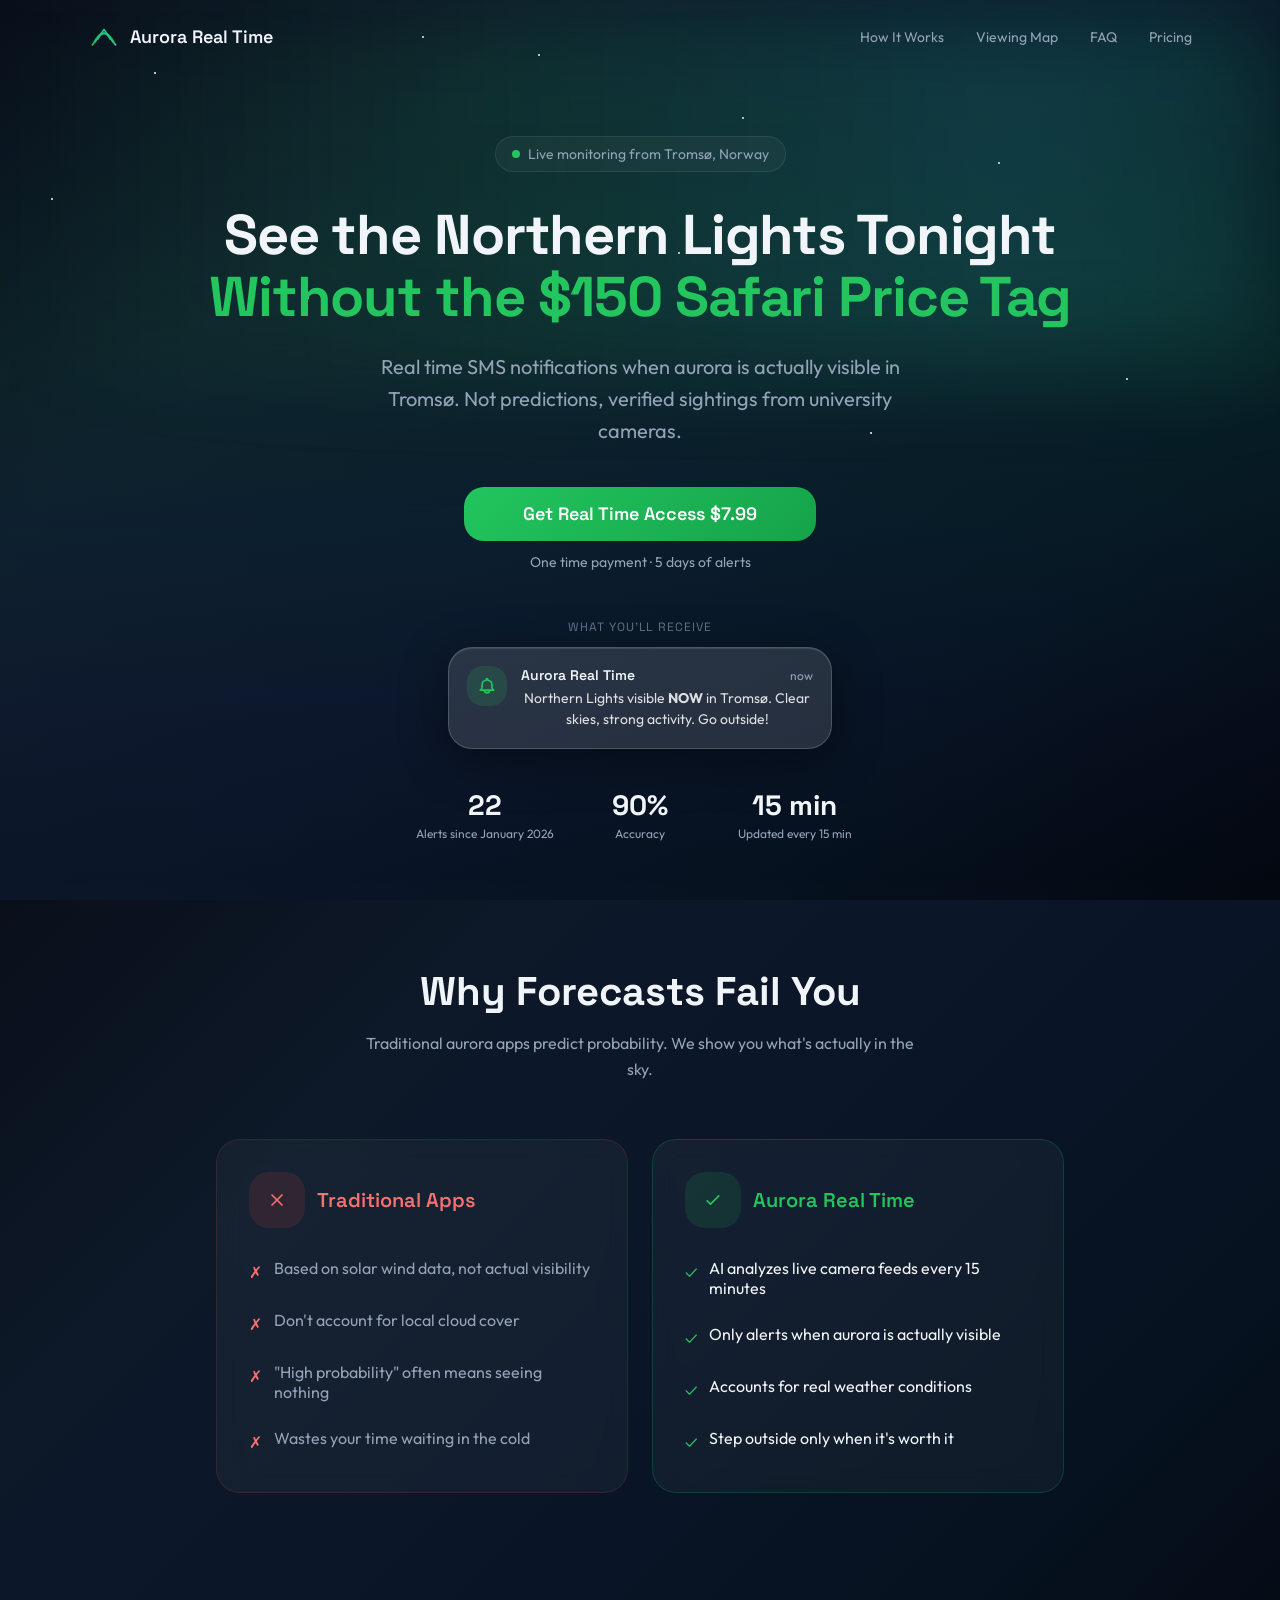
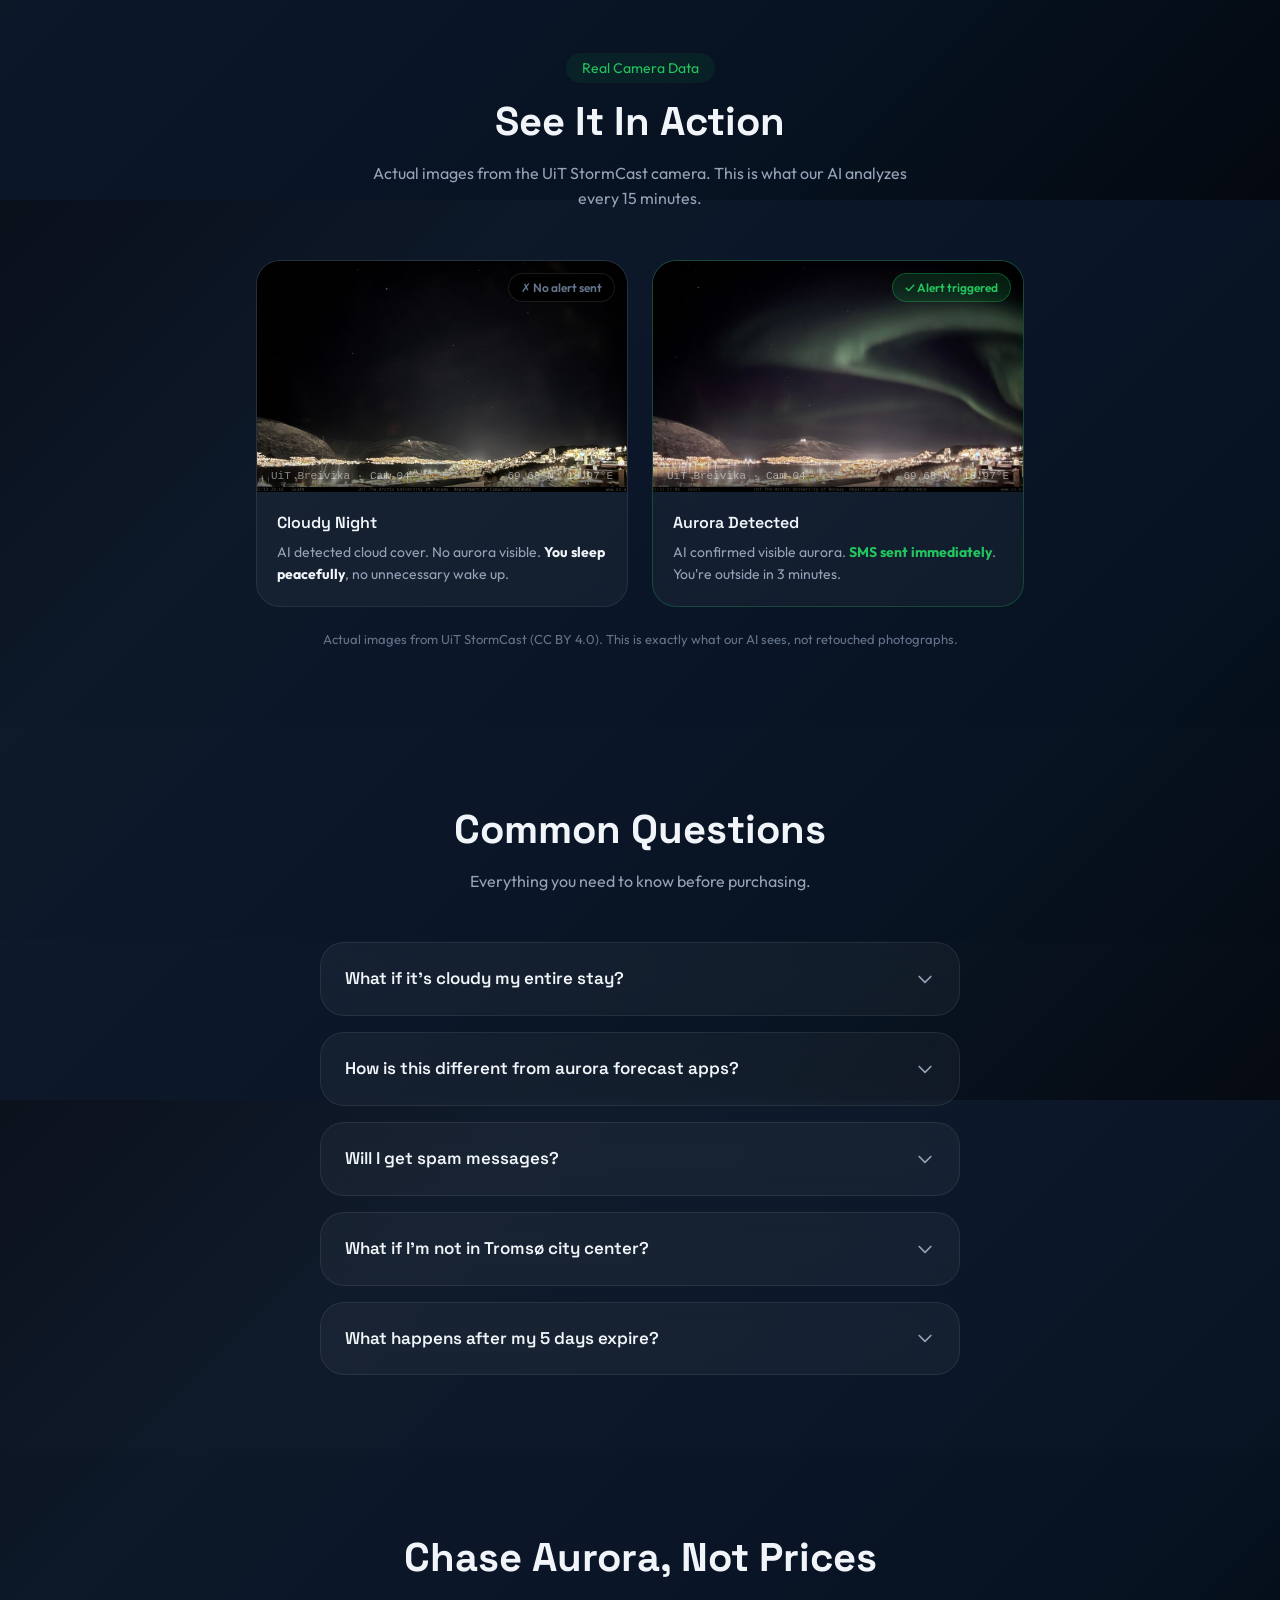
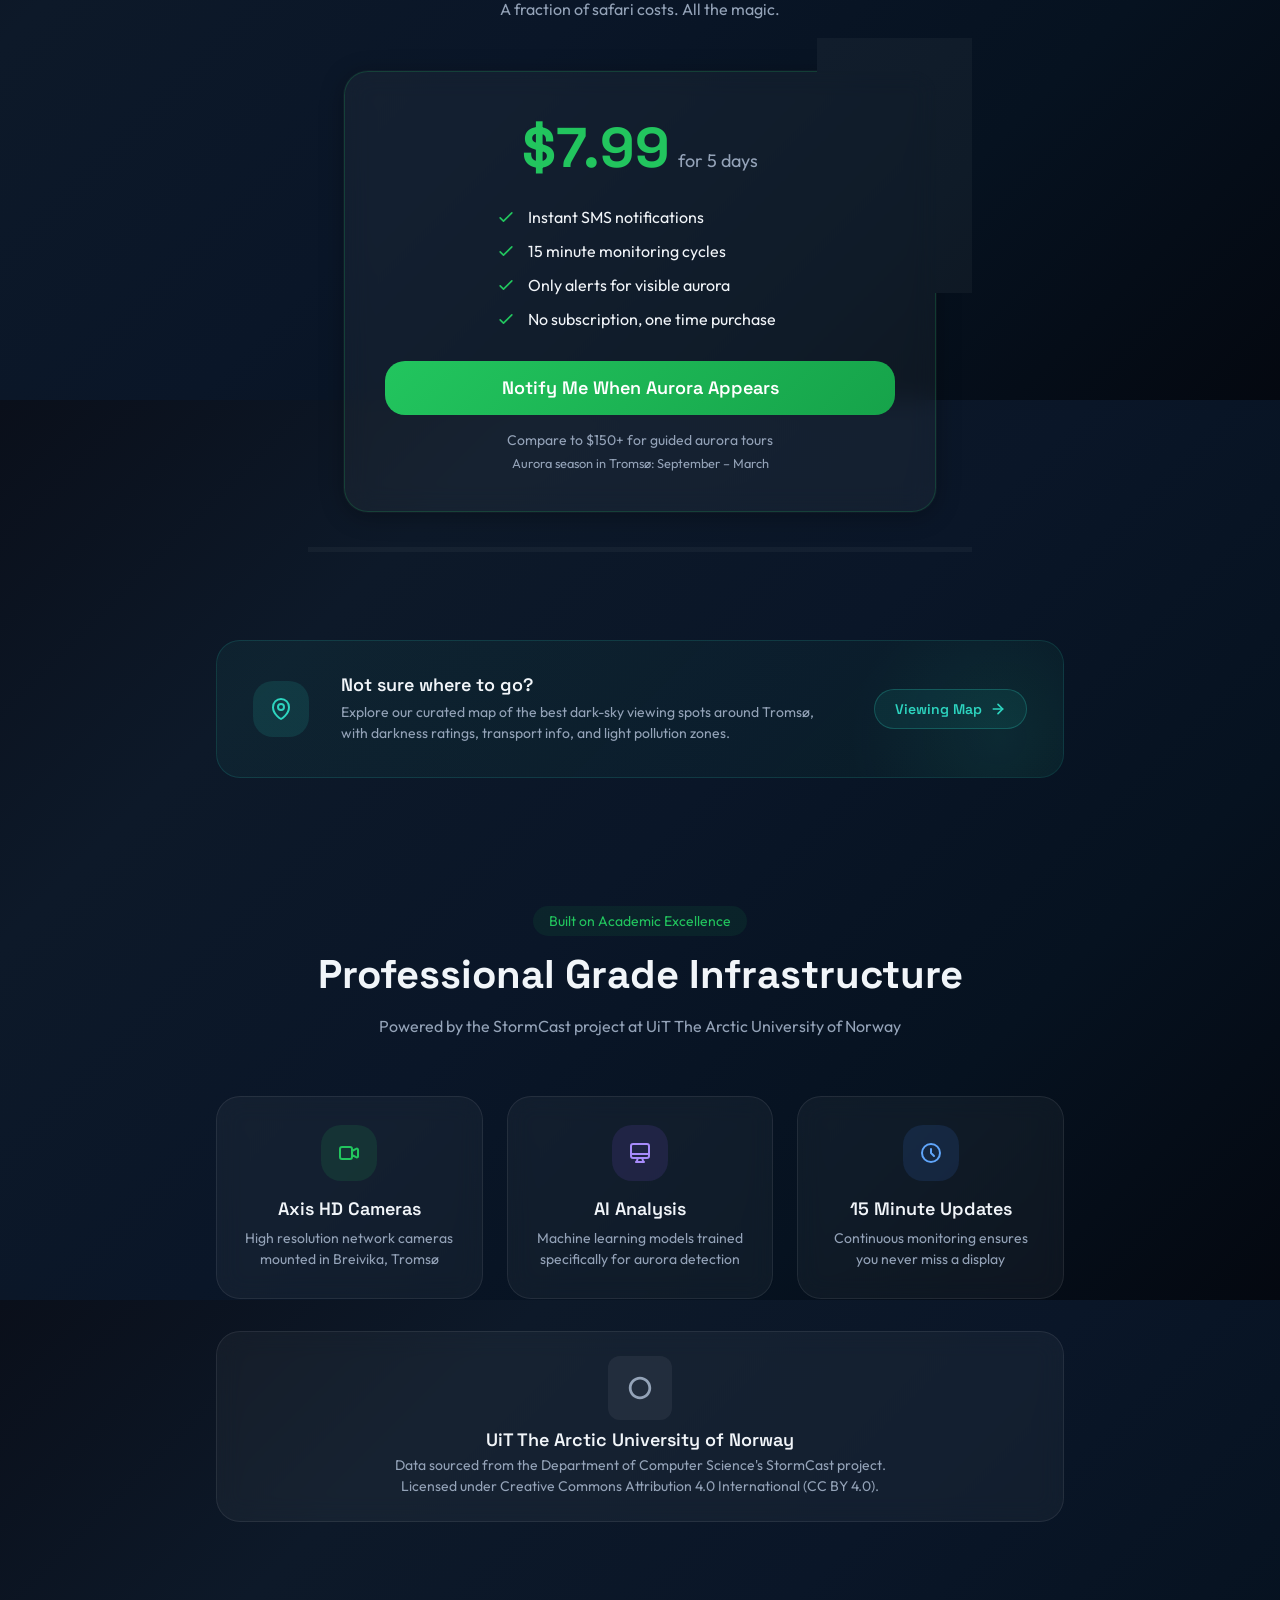
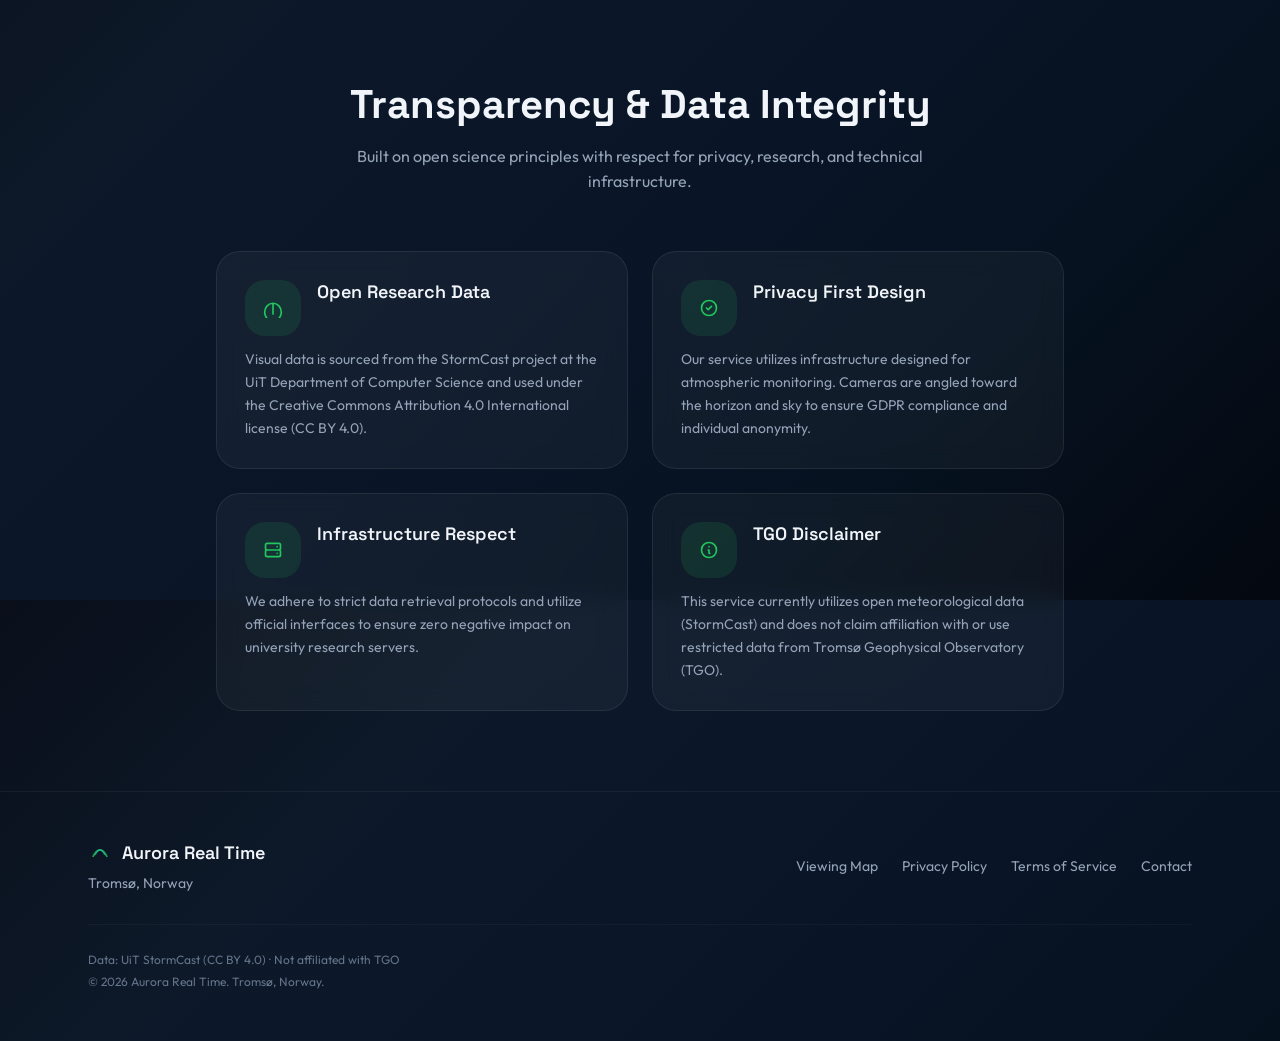
==== commit ee44e0bd: "feat: dynamic stats from backend API, update scan interval to 15 min Stats cards (alerts, accuracy, " ====
--- a/Index.html
+++ b/Index.html
@@ -258,9 +258,9 @@
             </div>
             <div class="animate-slide-up-delayed-3" style="max-width:28rem;margin:2.5rem auto 0">
               <div class="stats-grid">
-                <div><div class="stat__number">22</div><div class="stat__label">Alerts since January 2026</div></div>
-                <div><div class="stat__number">90%</div><div class="stat__label">Accuracy</div></div>
-                <div><div class="stat__number">60 min</div><div class="stat__label">Updated every 60 min</div></div>
+                <div><div id="stat-alerts" class="stat__number">22</div><div class="stat__label">Alerts since January 2026</div></div>
+                <div><div id="stat-accuracy" class="stat__number">90%</div><div class="stat__label">Accuracy</div></div>
+                <div><div id="stat-interval" class="stat__number">15 min</div><div class="stat__label">Updated every 15 min</div></div>
               </div>
             </div>
           </section>
@@ -289,7 +289,7 @@
                     <h3 class="font-heading" style="font-weight:600;font-size:1.25rem;color:var(--color-green-primary)">Aurora Real Time</h3>
                   </div>
                   <div style="display:flex;flex-direction:column;gap:0.875rem;color:var(--color-text-primary)">
-                    <div class="comparison-item"><span class="comparison-icon text-green" aria-hidden="true">✓</span><span>AI analyzes live camera feeds every 60 minutes</span></div>
+                    <div class="comparison-item"><span class="comparison-icon text-green" aria-hidden="true">✓</span><span>AI analyzes live camera feeds every 15 minutes</span></div>
                     <div class="comparison-item"><span class="comparison-icon text-green" aria-hidden="true">✓</span><span>Only alerts when aurora is actually visible</span></div>
                     <div class="comparison-item"><span class="comparison-icon text-green" aria-hidden="true">✓</span><span>Accounts for real weather conditions</span></div>
                     <div class="comparison-item"><span class="comparison-icon text-green" aria-hidden="true">✓</span><span>Step outside only when it's worth it</span></div>
@@ -303,7 +303,7 @@
               <div class="text-center" style="margin-bottom: 3rem;">
                 <span class="section-label">Real Camera Data</span>
                 <h2 id="see-it-work" class="section-title">See It In Action</h2>
-                <p class="section-subtitle">Actual images from the UiT StormCast camera. This is what our AI analyzes every 60 minutes.</p>
+                <p class="section-subtitle">Actual images from the UiT StormCast camera. This is what our AI analyzes every 15 minutes.</p>
               </div>
               <div class="grid-2" style="gap: 1.5rem; max-width: 48rem; margin: 0 auto;">
                 <div class="camera-card">
@@ -355,7 +355,7 @@
                 <div style="margin-bottom:1.5rem"><span class="font-heading text-green" style="font-size:clamp(2.5rem,8vw,3.5rem);font-weight:700">$7.99</span><span class="text-secondary" style="font-size:1.125rem;margin-left:0.5rem">for 5 days</span></div>
                 <div style="display:flex;flex-direction:column;gap:0.875rem;max-width:18rem;margin:0 auto 2rem;text-align:left">
                   <div style="display:flex;align-items:center;gap:0.75rem"><svg width="20" height="20" fill="none" stroke="#22c55e" viewBox="0 0 24 24" style="flex-shrink:0"><path stroke-linecap="round" stroke-linejoin="round" stroke-width="2" d="M5 13l4 4L19 7"/></svg><span>Instant SMS notifications</span></div>
-                  <div style="display:flex;align-items:center;gap:0.75rem"><svg width="20" height="20" fill="none" stroke="#22c55e" viewBox="0 0 24 24" style="flex-shrink:0"><path stroke-linecap="round" stroke-linejoin="round" stroke-width="2" d="M5 13l4 4L19 7"/></svg><span>60 minute monitoring cycles</span></div>
+                  <div style="display:flex;align-items:center;gap:0.75rem"><svg width="20" height="20" fill="none" stroke="#22c55e" viewBox="0 0 24 24" style="flex-shrink:0"><path stroke-linecap="round" stroke-linejoin="round" stroke-width="2" d="M5 13l4 4L19 7"/></svg><span>15 minute monitoring cycles</span></div>
                   <div style="display:flex;align-items:center;gap:0.75rem"><svg width="20" height="20" fill="none" stroke="#22c55e" viewBox="0 0 24 24" style="flex-shrink:0"><path stroke-linecap="round" stroke-linejoin="round" stroke-width="2" d="M5 13l4 4L19 7"/></svg><span>Only alerts for visible aurora</span></div>
                   <div style="display:flex;align-items:center;gap:0.75rem"><svg width="20" height="20" fill="none" stroke="#22c55e" viewBox="0 0 24 24" style="flex-shrink:0"><path stroke-linecap="round" stroke-linejoin="round" stroke-width="2" d="M5 13l4 4L19 7"/></svg><span>No subscription, one time purchase</span></div>
                 </div>
@@ -398,7 +398,7 @@
                 </div>
                 <div class="card" style="padding:1.75rem;text-align:center">
                   <div class="icon-box icon-box--blue mx-auto" style="margin-bottom:1rem"><svg width="24" height="24" fill="none" stroke="#60a5fa" viewBox="0 0 24 24"><path stroke-linecap="round" stroke-linejoin="round" stroke-width="2" d="M12 8v4l3 3m6-3a9 9 0 11-18 0 9 9 0 0118 0z"/></svg></div>
-                  <h3 class="font-heading" style="font-weight:600;font-size:1.125rem;margin-bottom:0.5rem"> 60 Minute Updates</h3>
+                  <h3 class="font-heading" style="font-weight:600;font-size:1.125rem;margin-bottom:0.5rem"> 15 Minute Updates</h3>
                   <p class="text-secondary" style="font-size:0.875rem;line-height:1.5">Continuous monitoring ensures you never miss a display</p>
                 </div>
               </div>
@@ -527,7 +527,7 @@
           <div style="display:flex;flex-direction:column;gap:1rem">
             <div style="display:flex;gap:0.875rem;align-items:flex-start">
               <div style="width:2.25rem;height:2.25rem;border-radius:0.625rem;background:rgba(34,197,94,0.08);border:1px solid rgba(34,197,94,0.15);display:flex;align-items:center;justify-content:center;font-size:0.9rem;flex-shrink:0">📡</div>
-              <div><div class="font-heading" style="font-size:0.85rem;font-weight:600;color:var(--color-text-primary)">360° sky camera analysis</div><div style="font-size:0.78rem;color:var(--color-text-secondary);line-height:1.45">Professional cameras at UiT scan the entire sky every hour throughout the evening.</div></div>
+              <div><div class="font-heading" style="font-size:0.85rem;font-weight:600;color:var(--color-text-primary)">360° sky camera analysis</div><div style="font-size:0.78rem;color:var(--color-text-secondary);line-height:1.45">Professional cameras at UiT scan the entire sky every 15 minutes throughout the evening.</div></div>
             </div>
             <div style="display:flex;gap:0.875rem;align-items:flex-start">
               <div style="width:2.25rem;height:2.25rem;border-radius:0.625rem;background:rgba(34,197,94,0.08);border:1px solid rgba(34,197,94,0.15);display:flex;align-items:center;justify-content:center;font-size:0.9rem;flex-shrink:0">🔬</div>
@@ -715,5 +715,15 @@
       });
     });
   </script>
+  <script>
+    fetch("https://aurora-real-time-backend-production.up.railway.app/stats")
+      .then(r => r.json())
+      .then(d => {
+        document.getElementById("stat-alerts").textContent = d.alerts_since_jan_2026;
+        document.getElementById("stat-accuracy").textContent = d.accuracy_percent + "%";
+        document.getElementById("stat-interval").textContent = d.scan_interval_minutes + " min";
+      })
+      .catch(() => {});
+  </script>
 </body>
 </html>
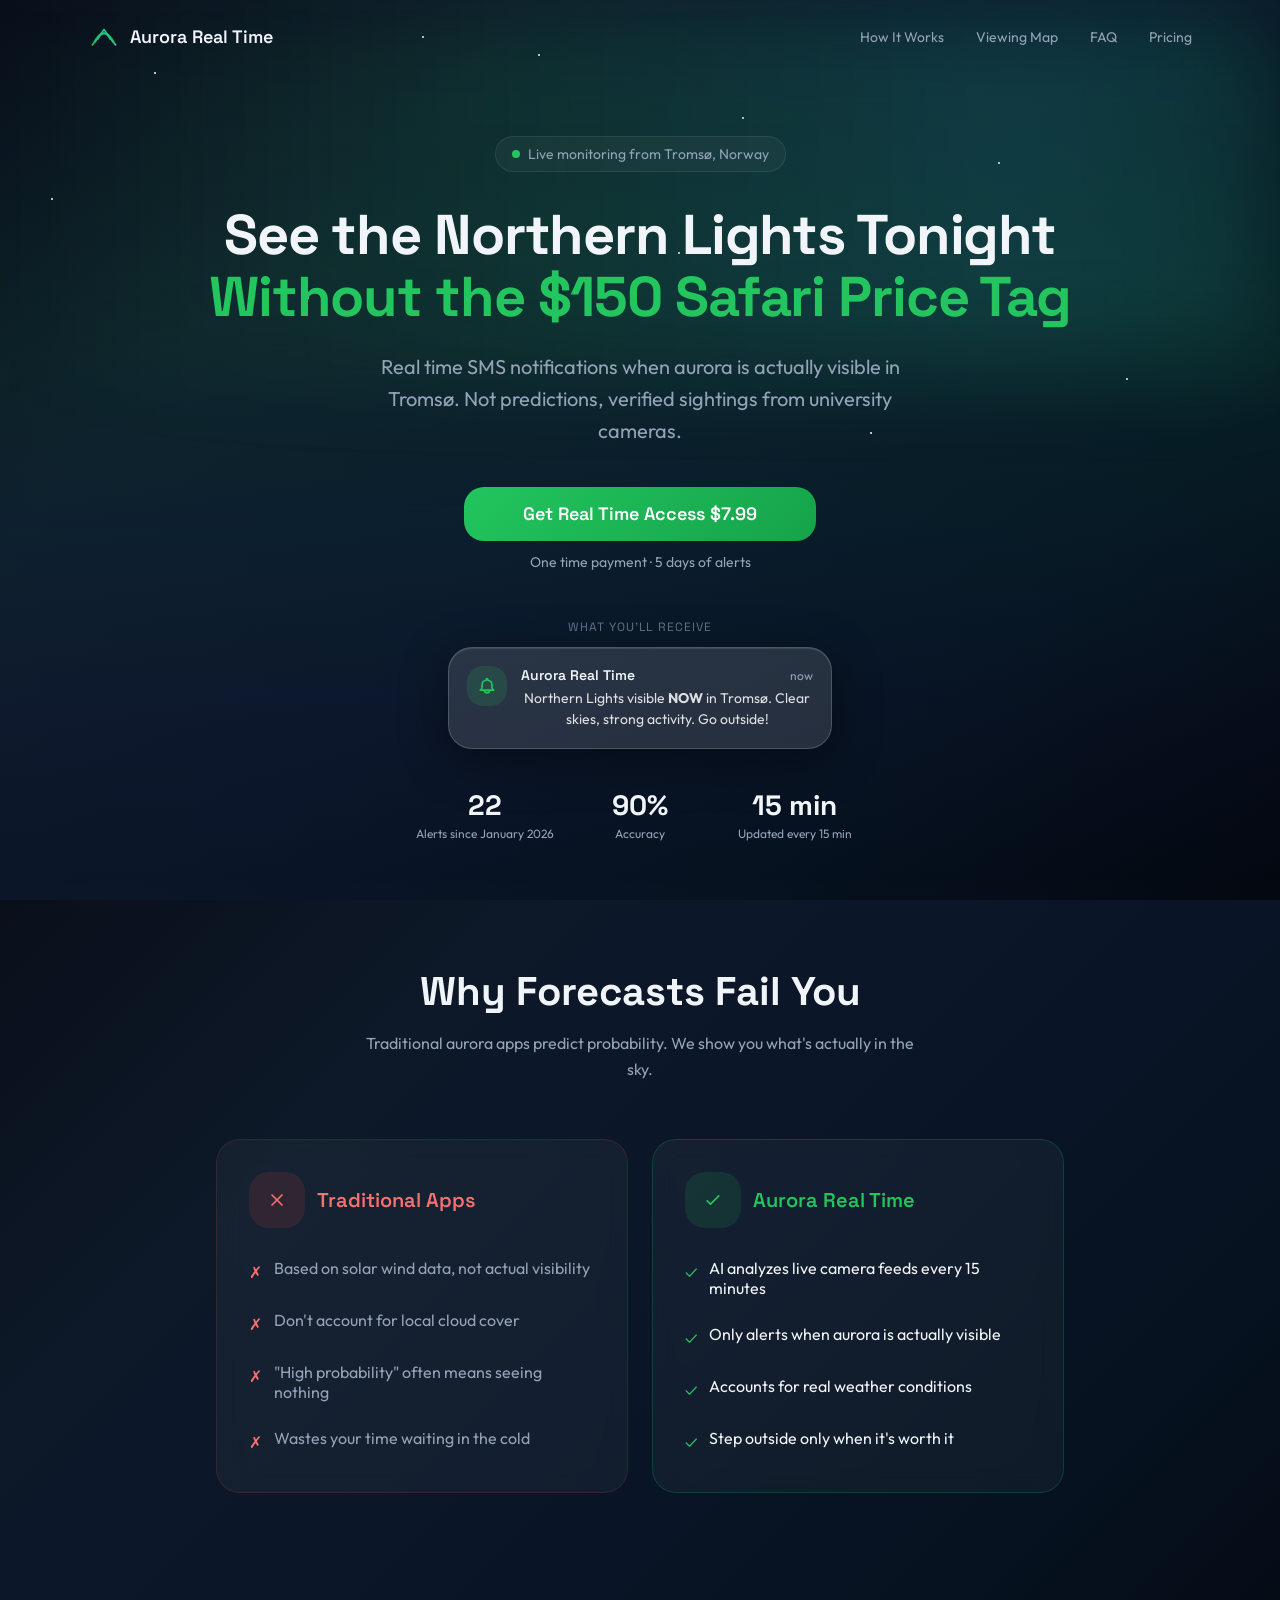
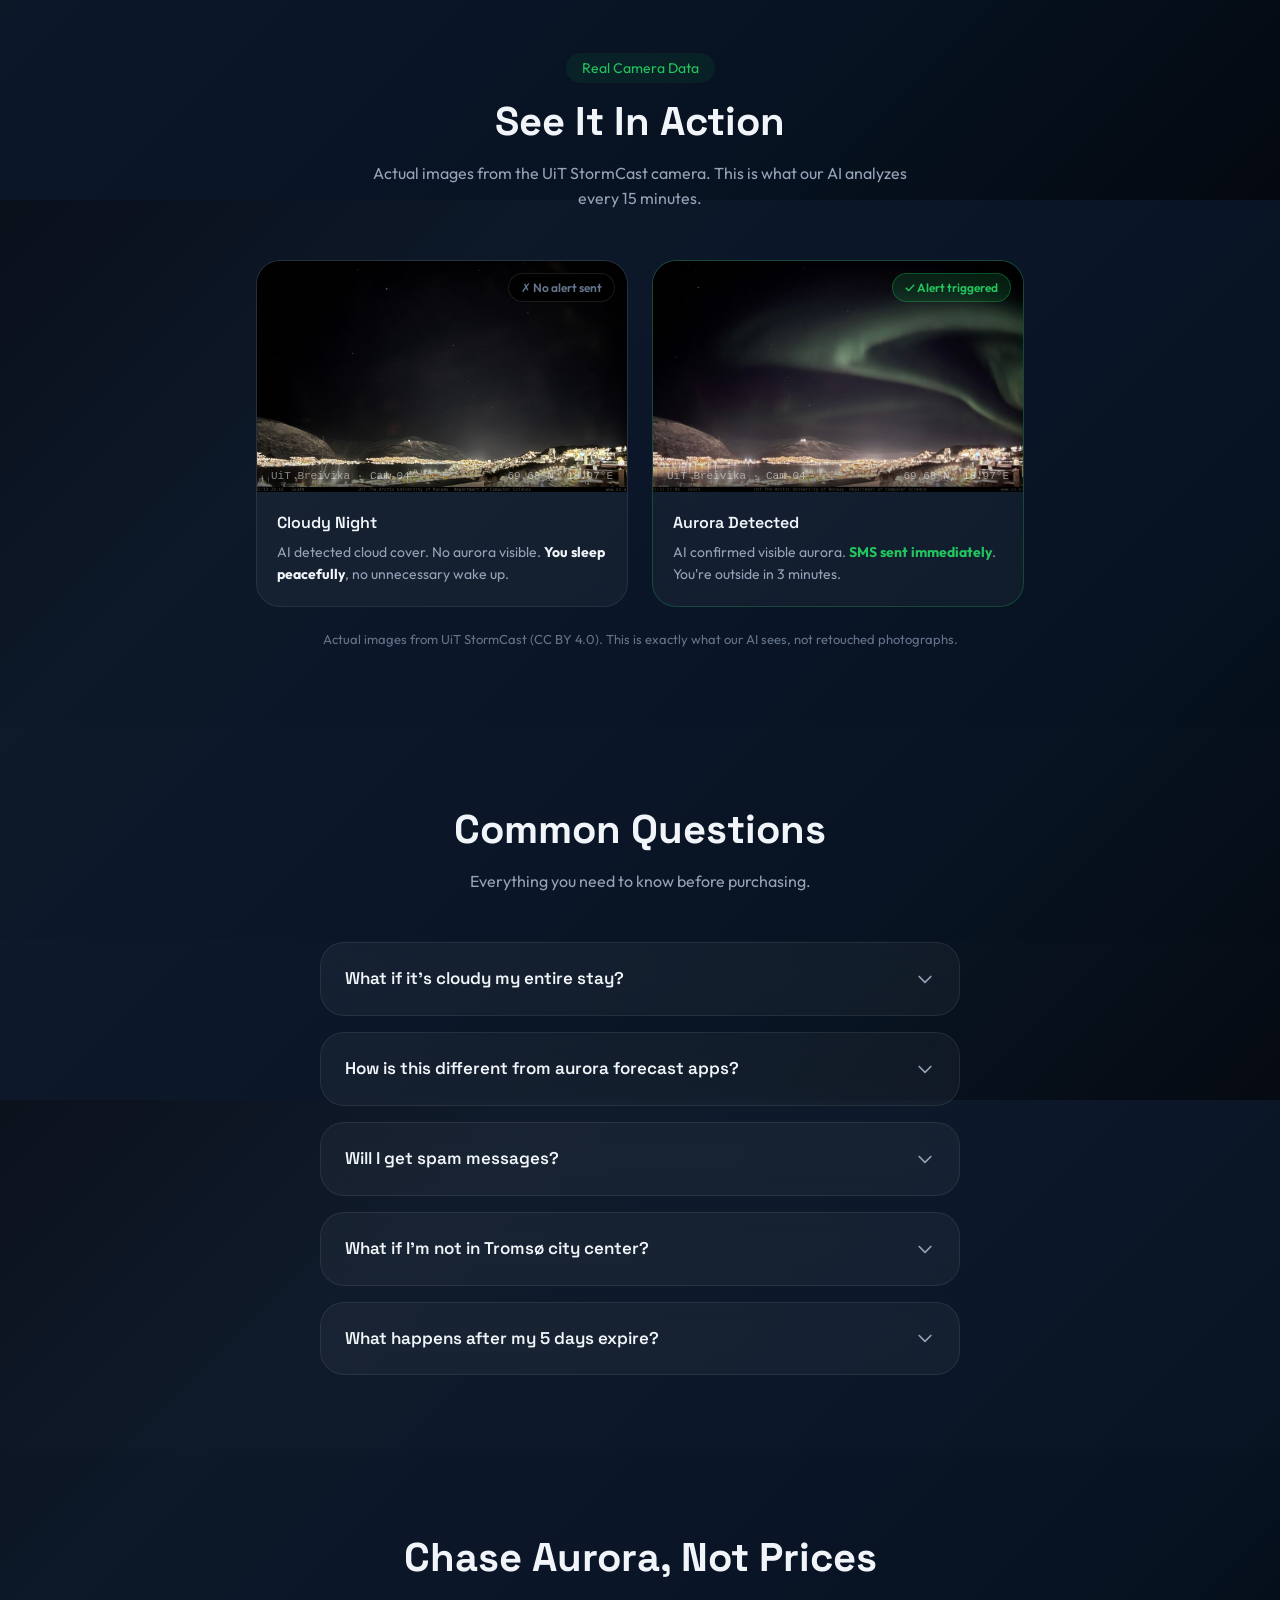
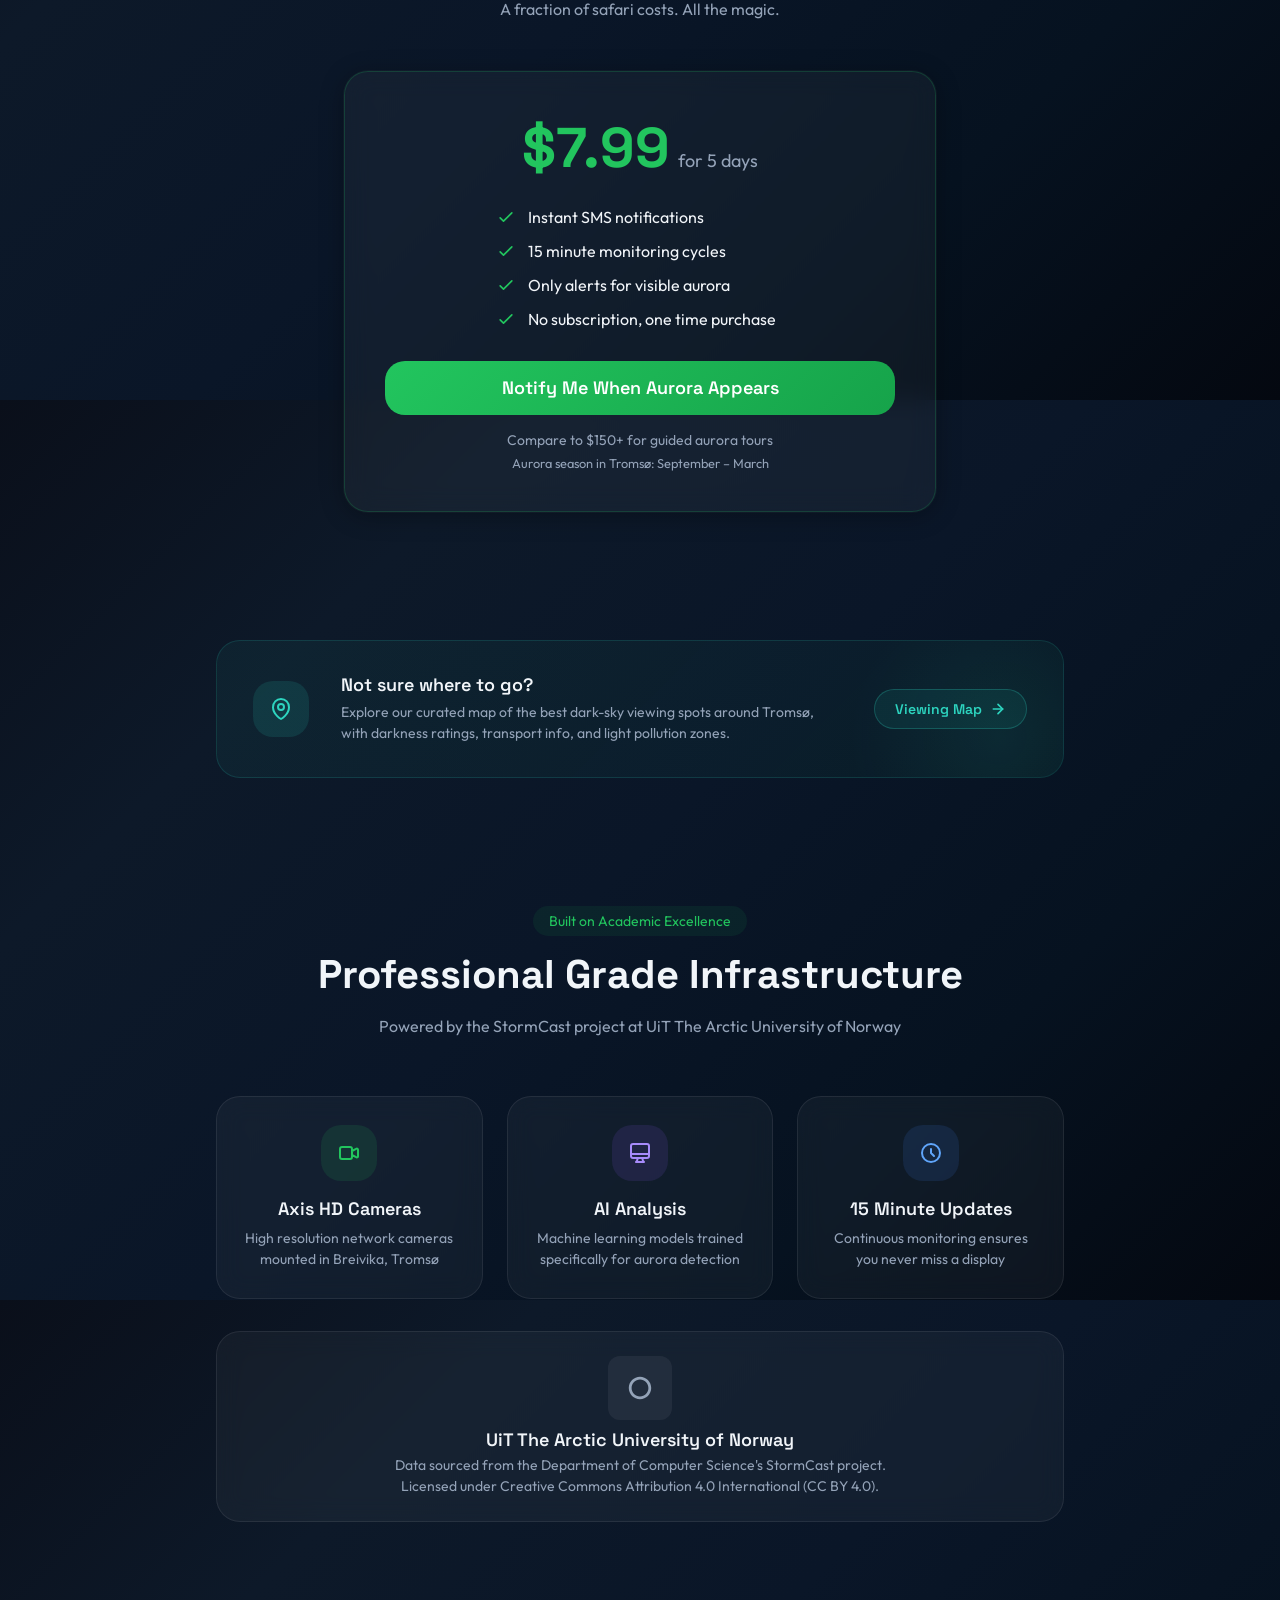
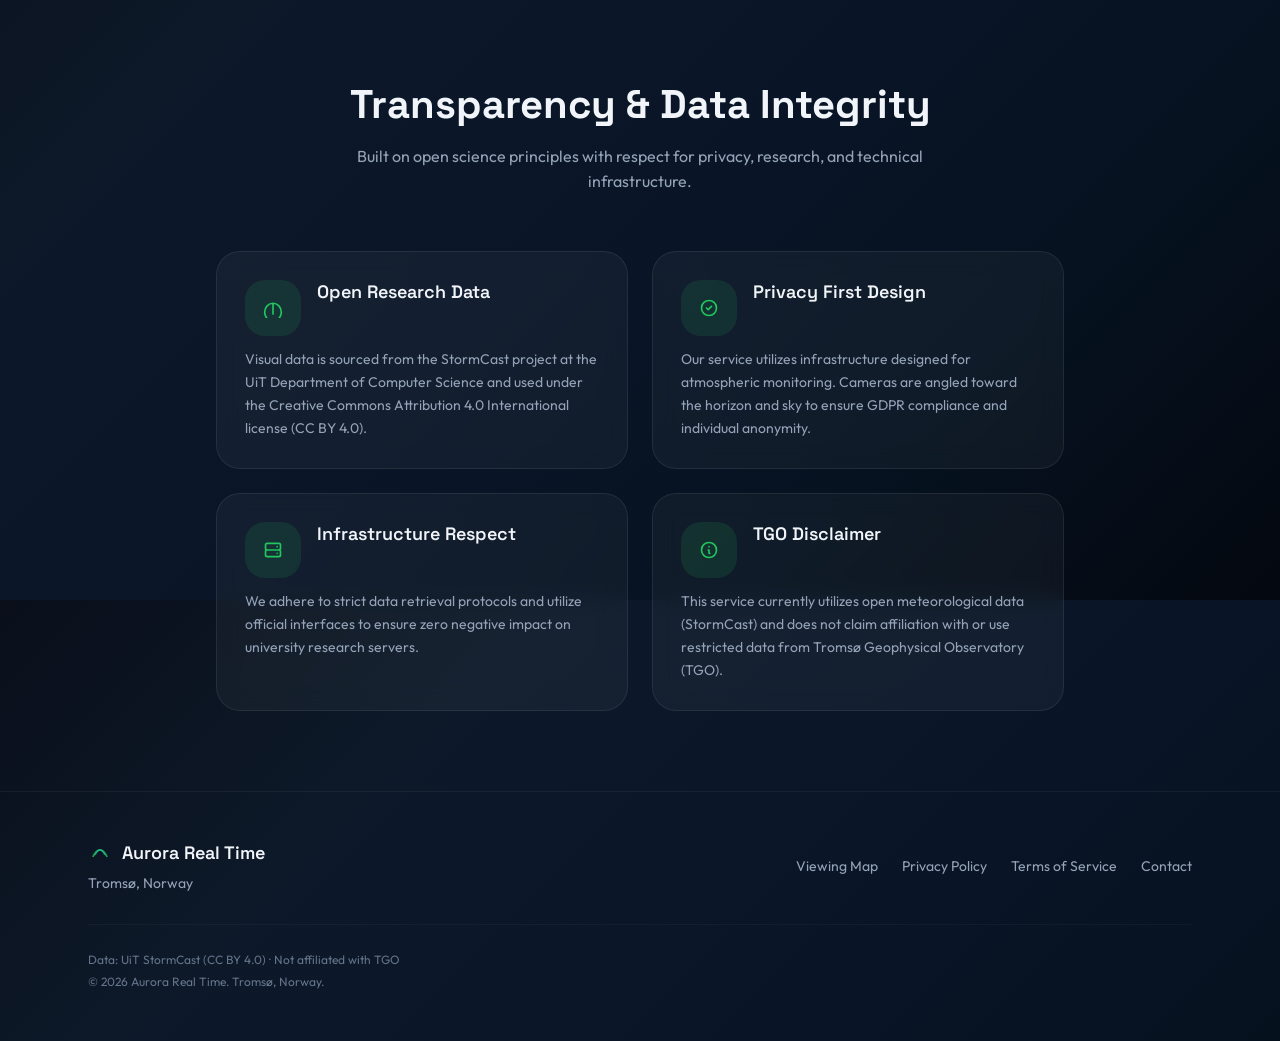
==== commit 4eb73aac: "feat(seo): canonical tags, sitemap, robots, FAQPage schema, single H1 - Add robots.txt (with sitemap" ====
--- a/Index.html
+++ b/Index.html
@@ -4,6 +4,7 @@
   <meta charset="UTF-8">
   <meta name="viewport" content="width=device-width, initial-scale=1.0">
   <title>Aurora Real Time | Northern Lights Alerts in Tromsø</title>
+  <link rel="canonical" href="https://aurorarealtime.com/">
   <meta name="description" content="Get instant SMS alerts when the Northern Lights are actually visible over Tromsø. AI monitors professional camera feeds from UiT The Arctic University of Norway 24/7.">
   <meta name="theme-color" content="#0a0f1a">
 
@@ -178,6 +179,19 @@
     "offers": { "@type": "Offer", "price": "7.99", "priceCurrency": "USD", "availability": "https://schema.org/InStock", "priceValidUntil": "2027-03-31", "url": "https://aurorarealtime.com/#pricing" }
   }
   </script>
+  <script type="application/ld+json">
+  {
+    "@context": "https://schema.org",
+    "@type": "FAQPage",
+    "mainEntity": [
+      { "@type": "Question", "name": "What if it's cloudy my entire stay?", "acceptedAnswer": { "@type": "Answer", "text": "Weather is unpredictable in the Arctic. We monitor continuously, but cloud cover may prevent visibility. Our service is about maximizing your chances, you'll know the instant conditions are favorable, rather than guessing or wasting hours outside in the cold." } },
+      { "@type": "Question", "name": "How is this different from aurora forecast apps?", "acceptedAnswer": { "@type": "Answer", "text": "Apps like \"My Aurora Forecast\" use solar wind predictions. We use actual camera verification from professional weather cameras at UiT. Think of it as the difference between a weather forecast and looking out the window." } },
+      { "@type": "Question", "name": "Will I get spam messages?", "acceptedAnswer": { "@type": "Answer", "text": "No. Maximum one alert per hour, only during prime viewing hours (6 PM – 12 AM). Your phone number is automatically deleted 48 hours after your pass expires. We never use it for marketing." } },
+      { "@type": "Question", "name": "What if I'm not in Tromsø city center?", "acceptedAnswer": { "@type": "Answer", "text": "Our cameras are in Breivika, approximately 5 km from Tromsø center. Aurora visibility is regional, if it's visible on our cameras, you'll likely see it within a 50 km radius, assuming clear skies at your location." } },
+      { "@type": "Question", "name": "What happens after my 5 days expire?", "acceptedAnswer": { "@type": "Answer", "text": "Your alerts stop automatically. No recurring charges, no subscription to cancel. Your phone number is purged from our system within 48 hours. If you want more time, simply purchase a new pass." } }
+    ]
+  }
+  </script>
 </head>
 <body class="aurora-bg">
   <a href="#main-content" class="skip-link">Skip to main content</a>
@@ -465,9 +479,9 @@
 
         <!-- Header -->
         <div class="text-center animate-slide-up" style="margin-bottom:0.5rem">
-          <h1 id="reg-heading" class="font-heading" style="font-size:clamp(1.75rem,5vw,2.25rem);font-weight:700;margin-bottom:0.5rem">
+          <h2 id="reg-heading" class="font-heading" style="font-size:clamp(1.75rem,5vw,2.25rem);font-weight:700;margin-bottom:0.5rem">
             See the Northern Lights <span class="text-green" style="font-style:italic">tonight</span>
-          </h1>
+          </h2>
           <p class="text-secondary" style="font-size:1rem;line-height:1.5">
             Real-time SMS alerts based on actual sky observations — not forecasts.
           </p>
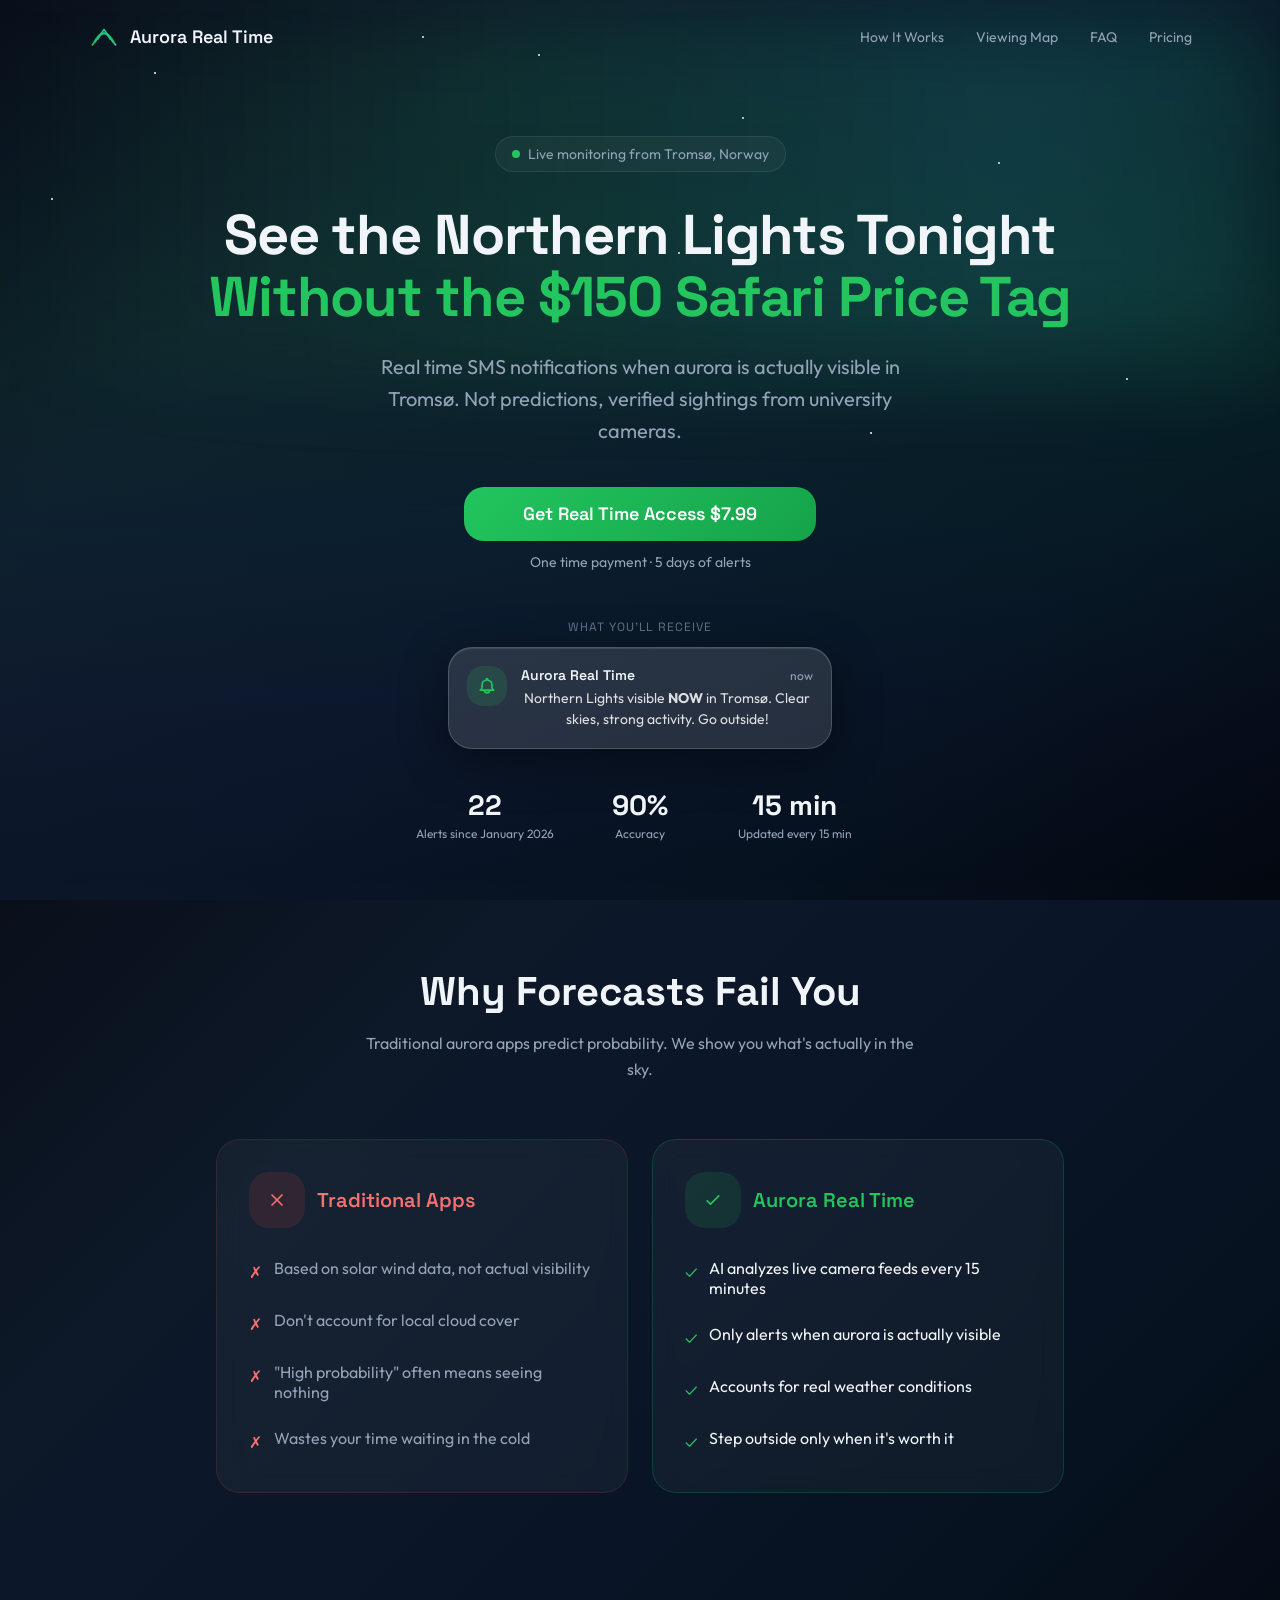
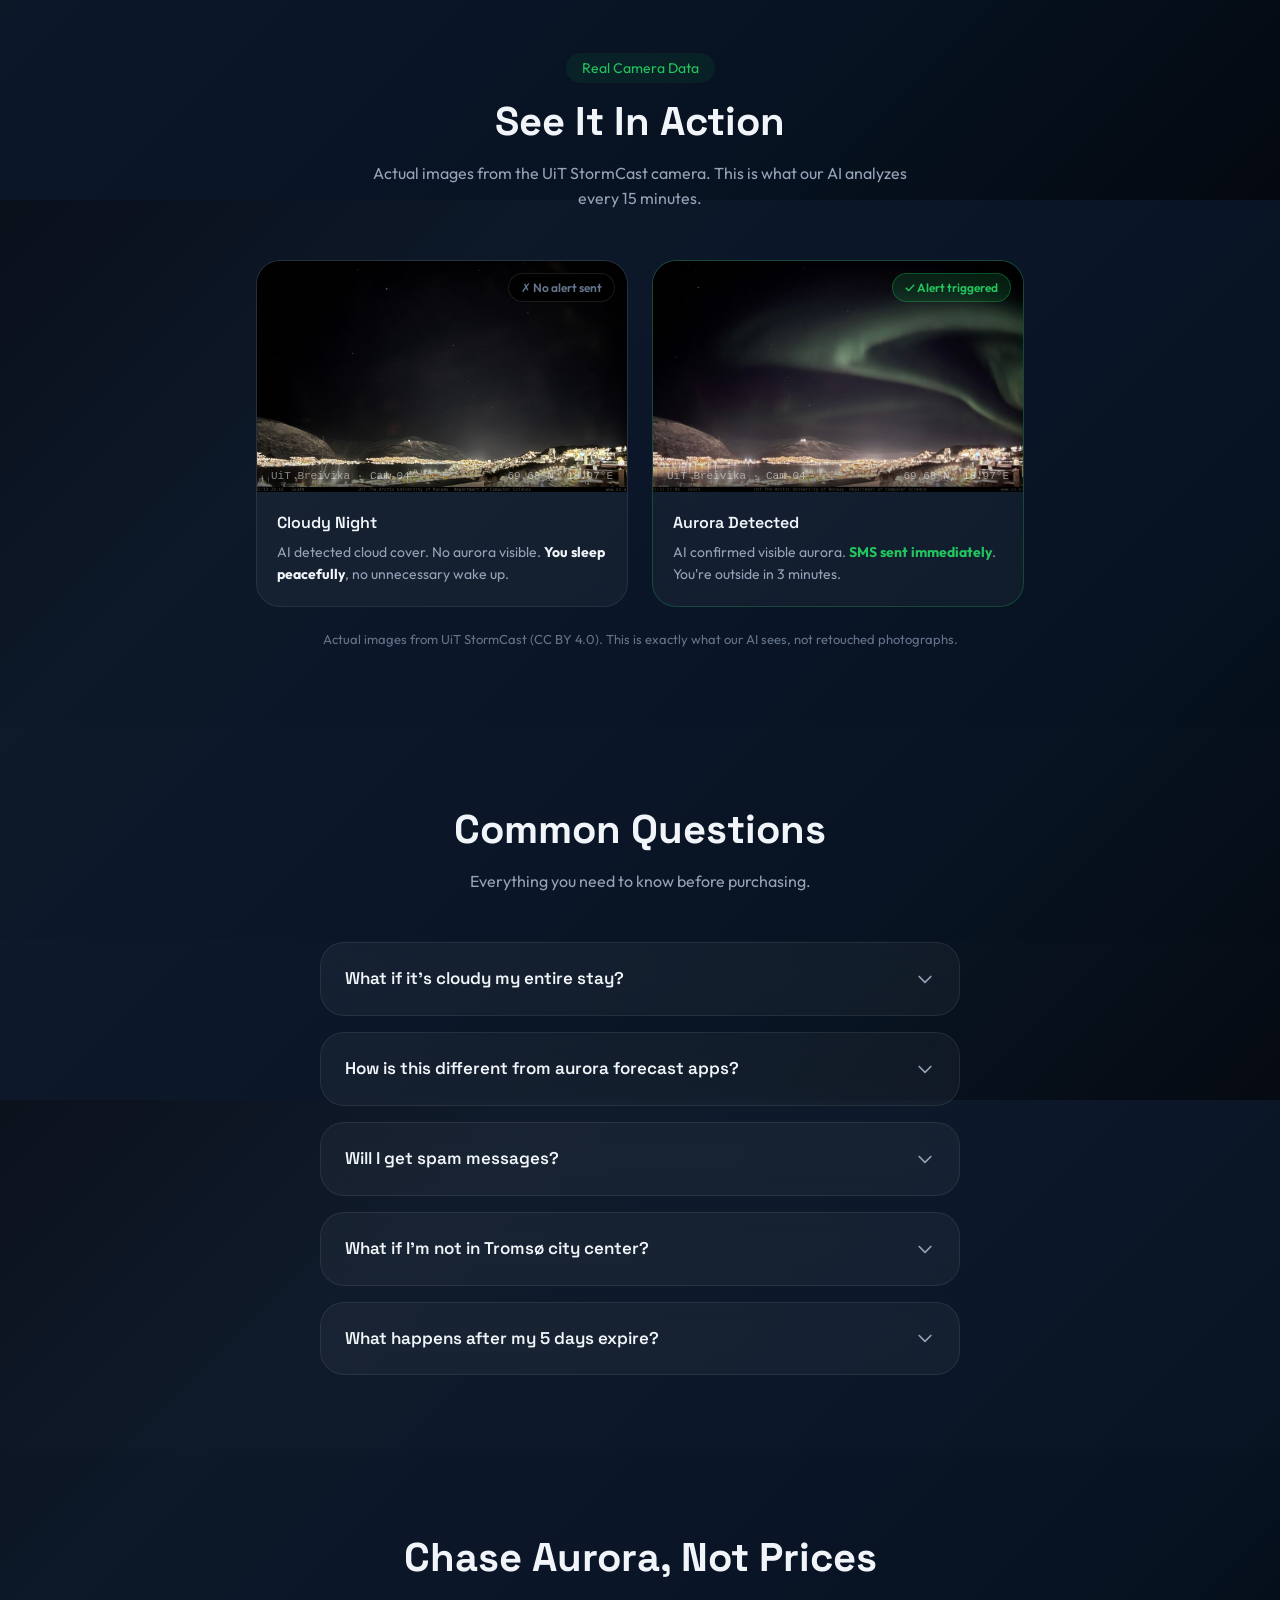
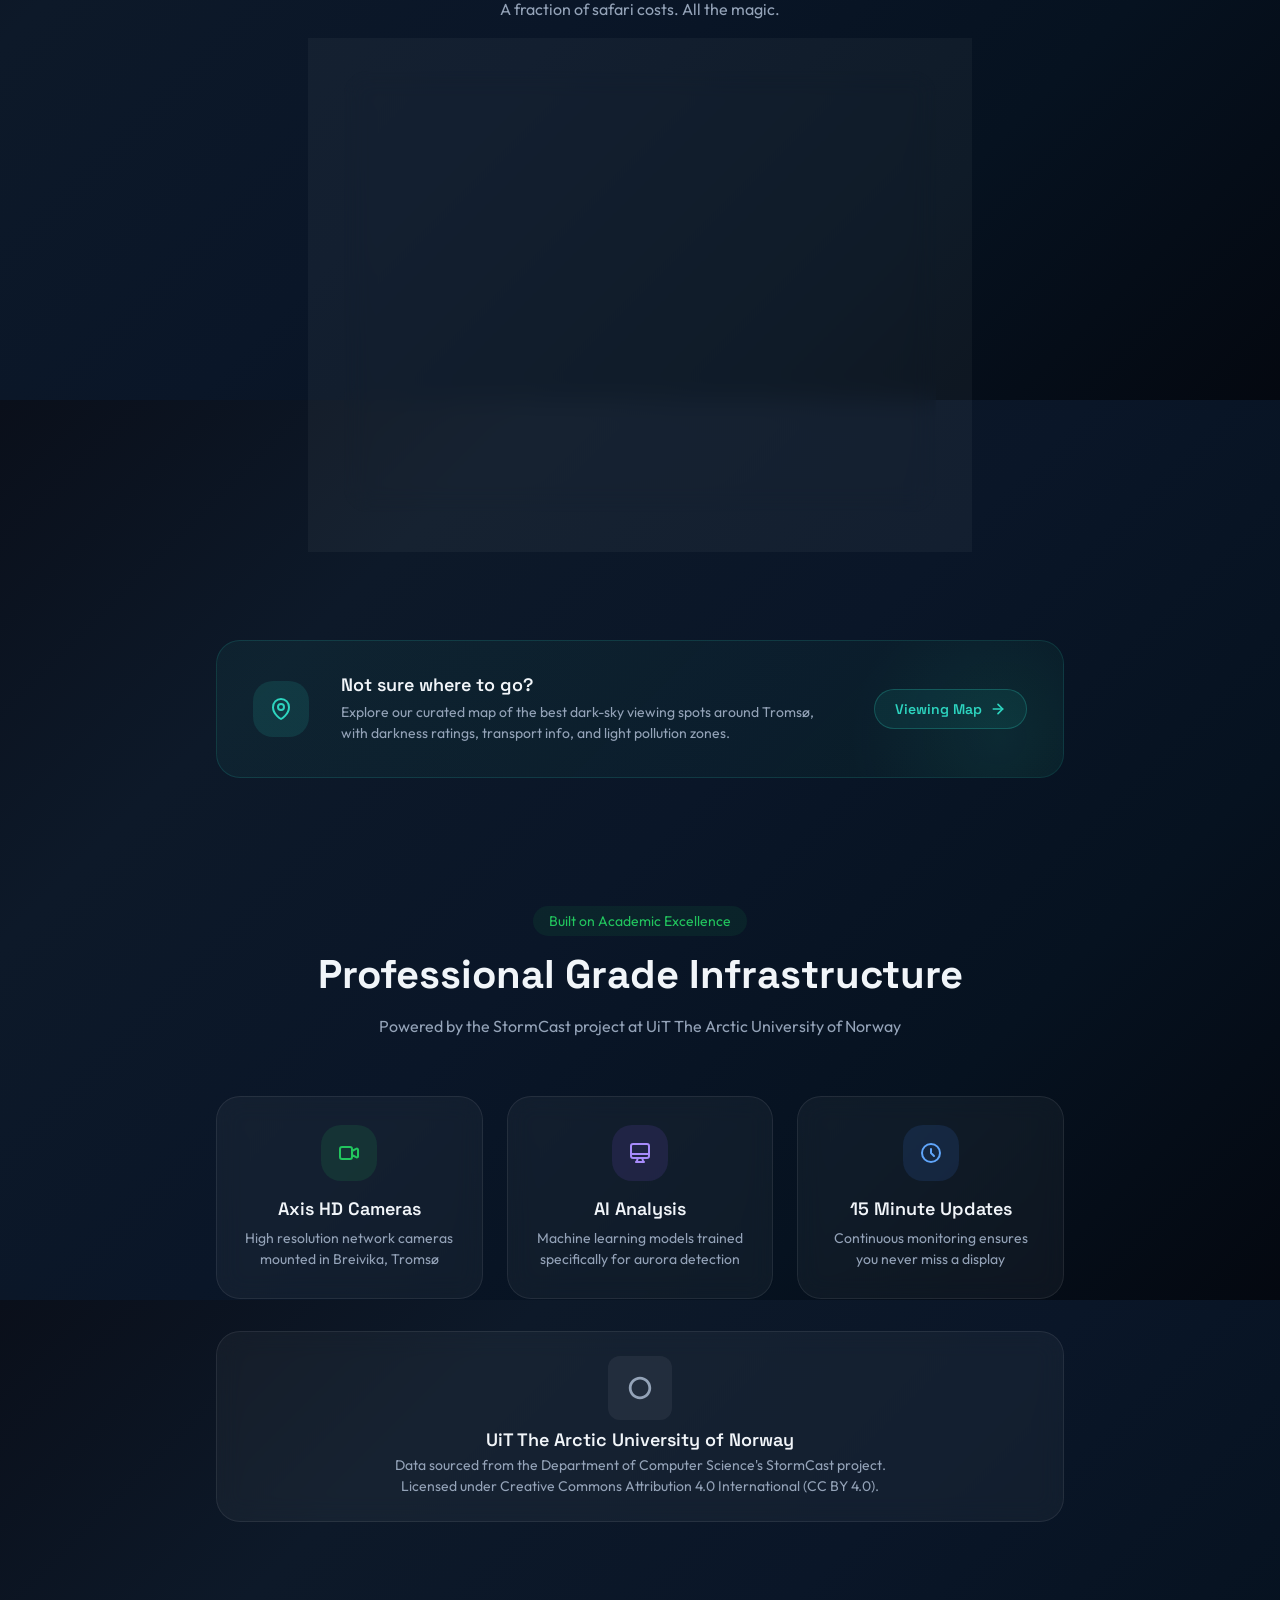
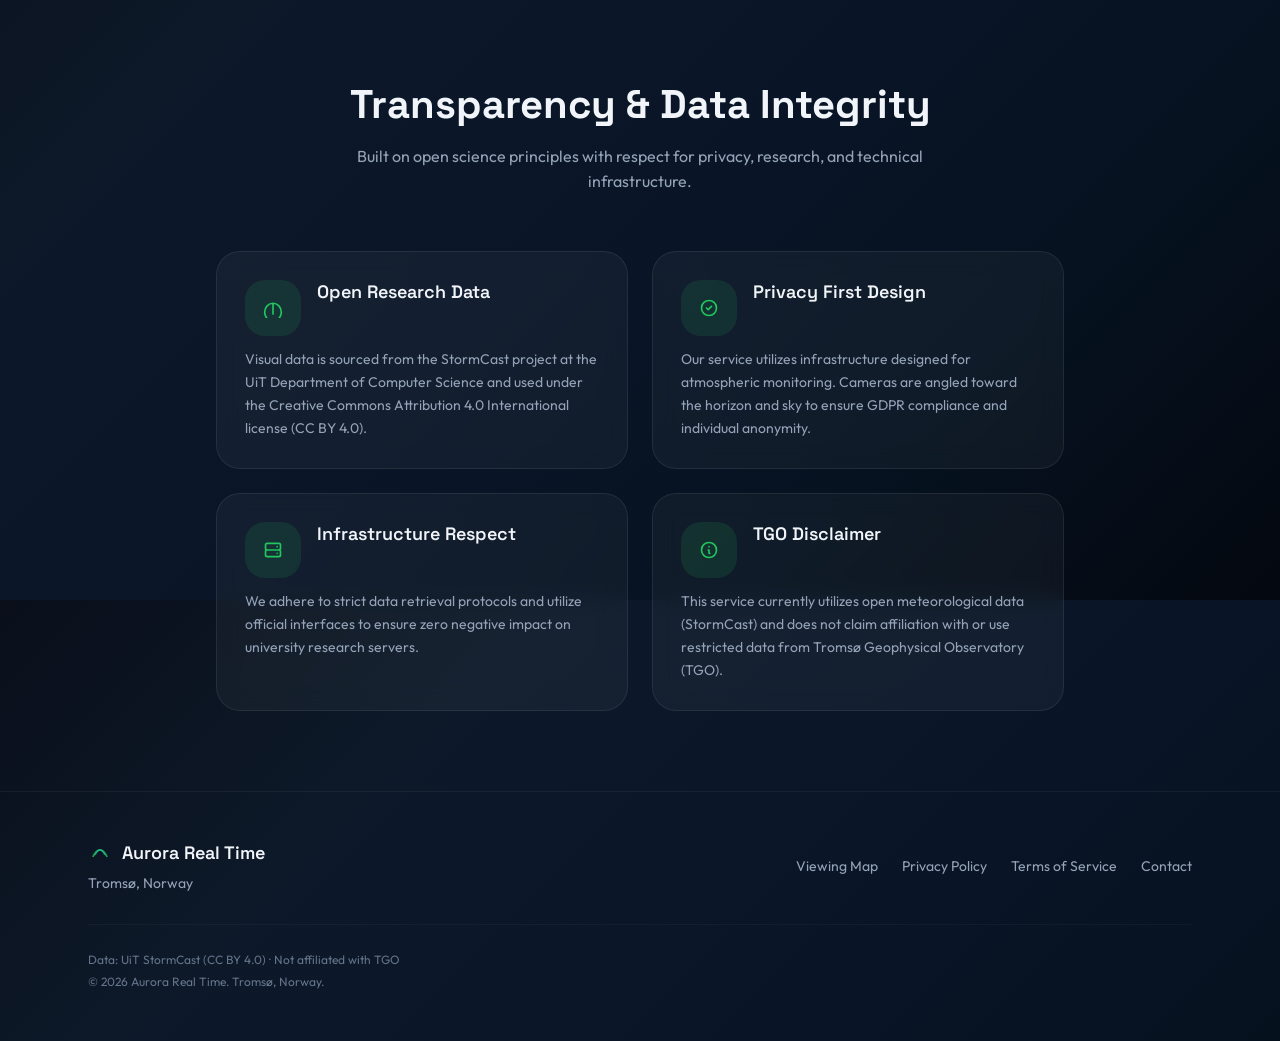
==== commit dde8233d: "Sync legal pages with current infra; add Terms link + org.nr - privacy.html/terms.html: AuroraAlerts" ====
--- a/Index.html
+++ b/Index.html
@@ -175,7 +175,8 @@
     "@type": "Product",
     "name": "Aurora Real Time Alerts",
     "description": "Real time Northern Lights SMS notifications from university cameras in Tromsø, Norway. AI verified sightings, not predictions.",
-    "brand": { "@type": "Organization", "name": "Aurora Real Time", "url": "https://aurorarealtime.com" },
+    "image": "https://aurorarealtime.com/nordlysbilde1.jpeg",
+    "brand": { "@type": "Brand", "name": "Aurora Real Time", "url": "https://aurorarealtime.com/" },
     "offers": { "@type": "Offer", "price": "7.99", "priceCurrency": "USD", "availability": "https://schema.org/InStock", "priceValidUntil": "2027-03-31", "url": "https://aurorarealtime.com/#pricing" }
   }
   </script>
@@ -600,7 +601,7 @@
             <label class="checkbox-wrapper">
               <input type="checkbox" id="terms-checkbox" aria-required="true">
               <span class="text-secondary" style="font-size:0.82rem;line-height:1.45">
-                I have read and understand what is included in this purchase
+                I have read and understand what is included in this purchase, and I accept the <a href="terms.html" target="_blank" rel="noopener" onclick="event.stopPropagation()" style="color:var(--color-green-primary);text-decoration:underline">Terms of Service</a>
               </span>
             </label>
           </div>
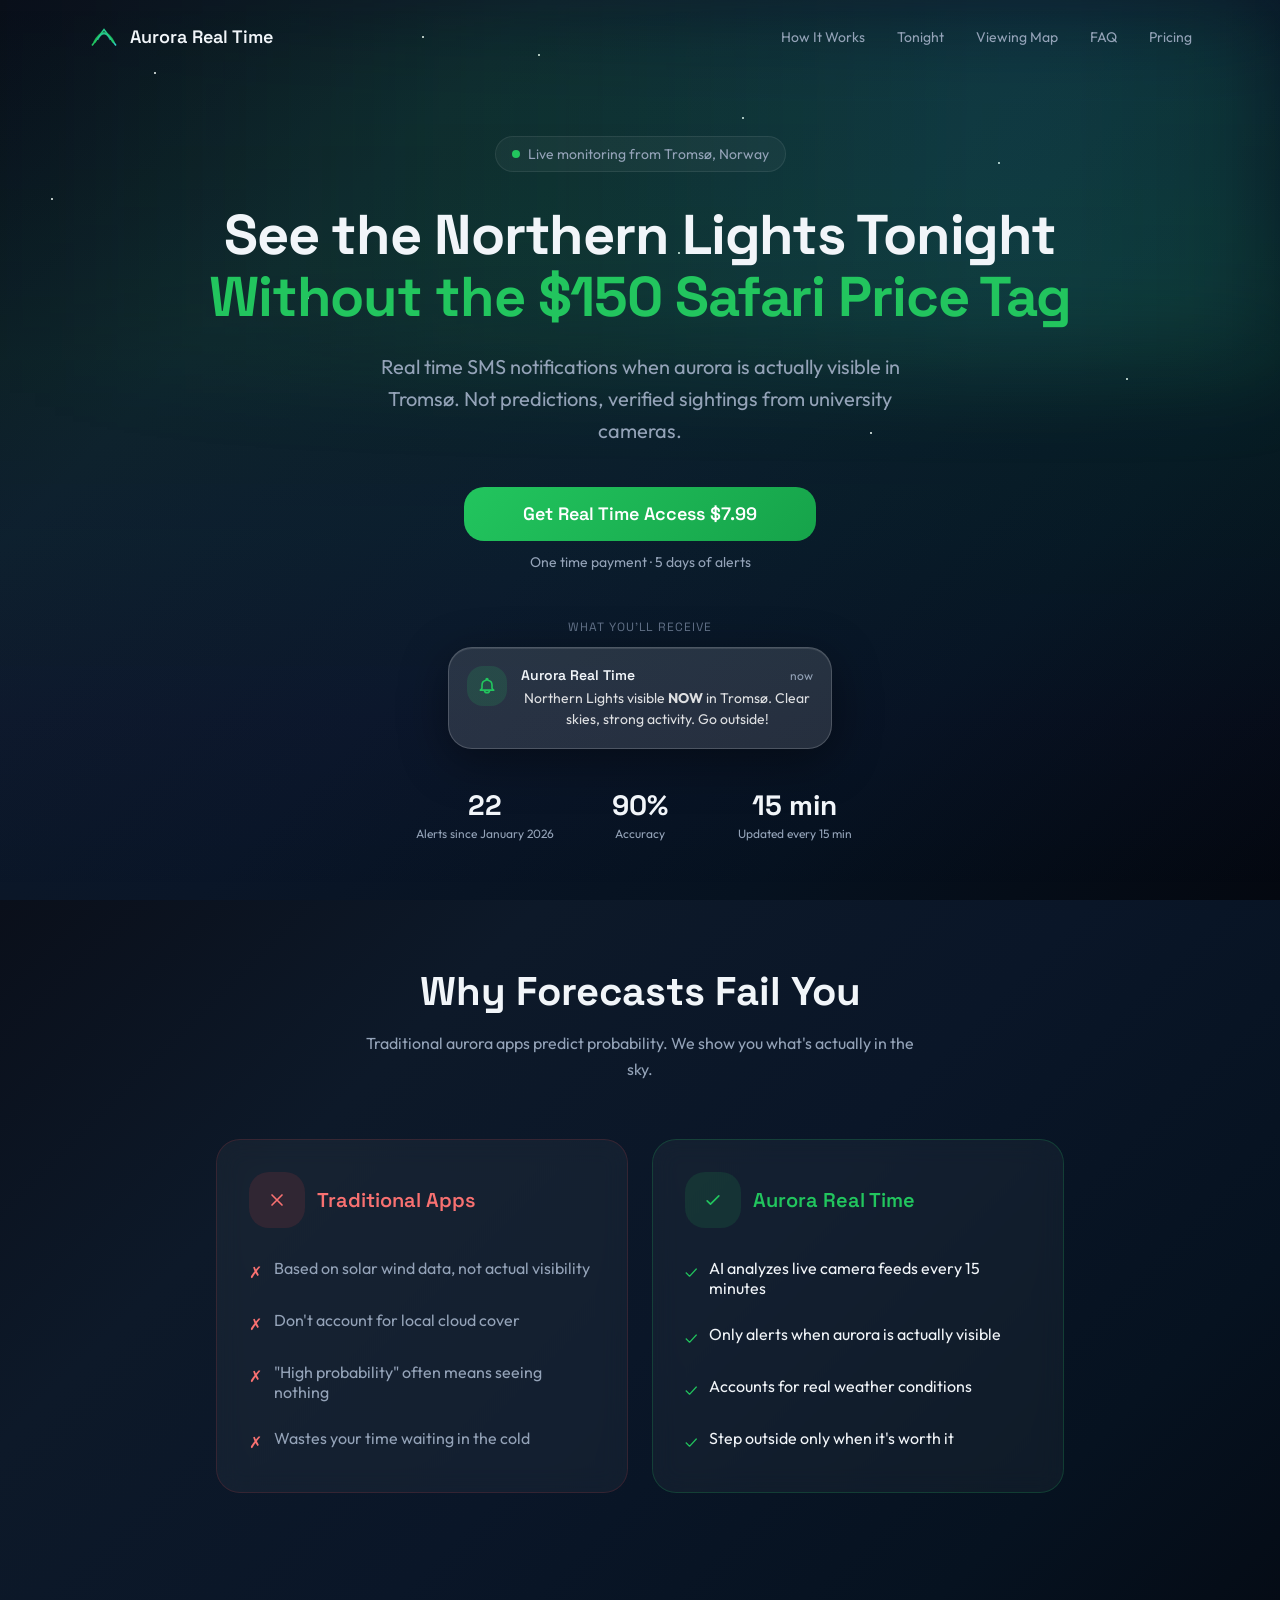
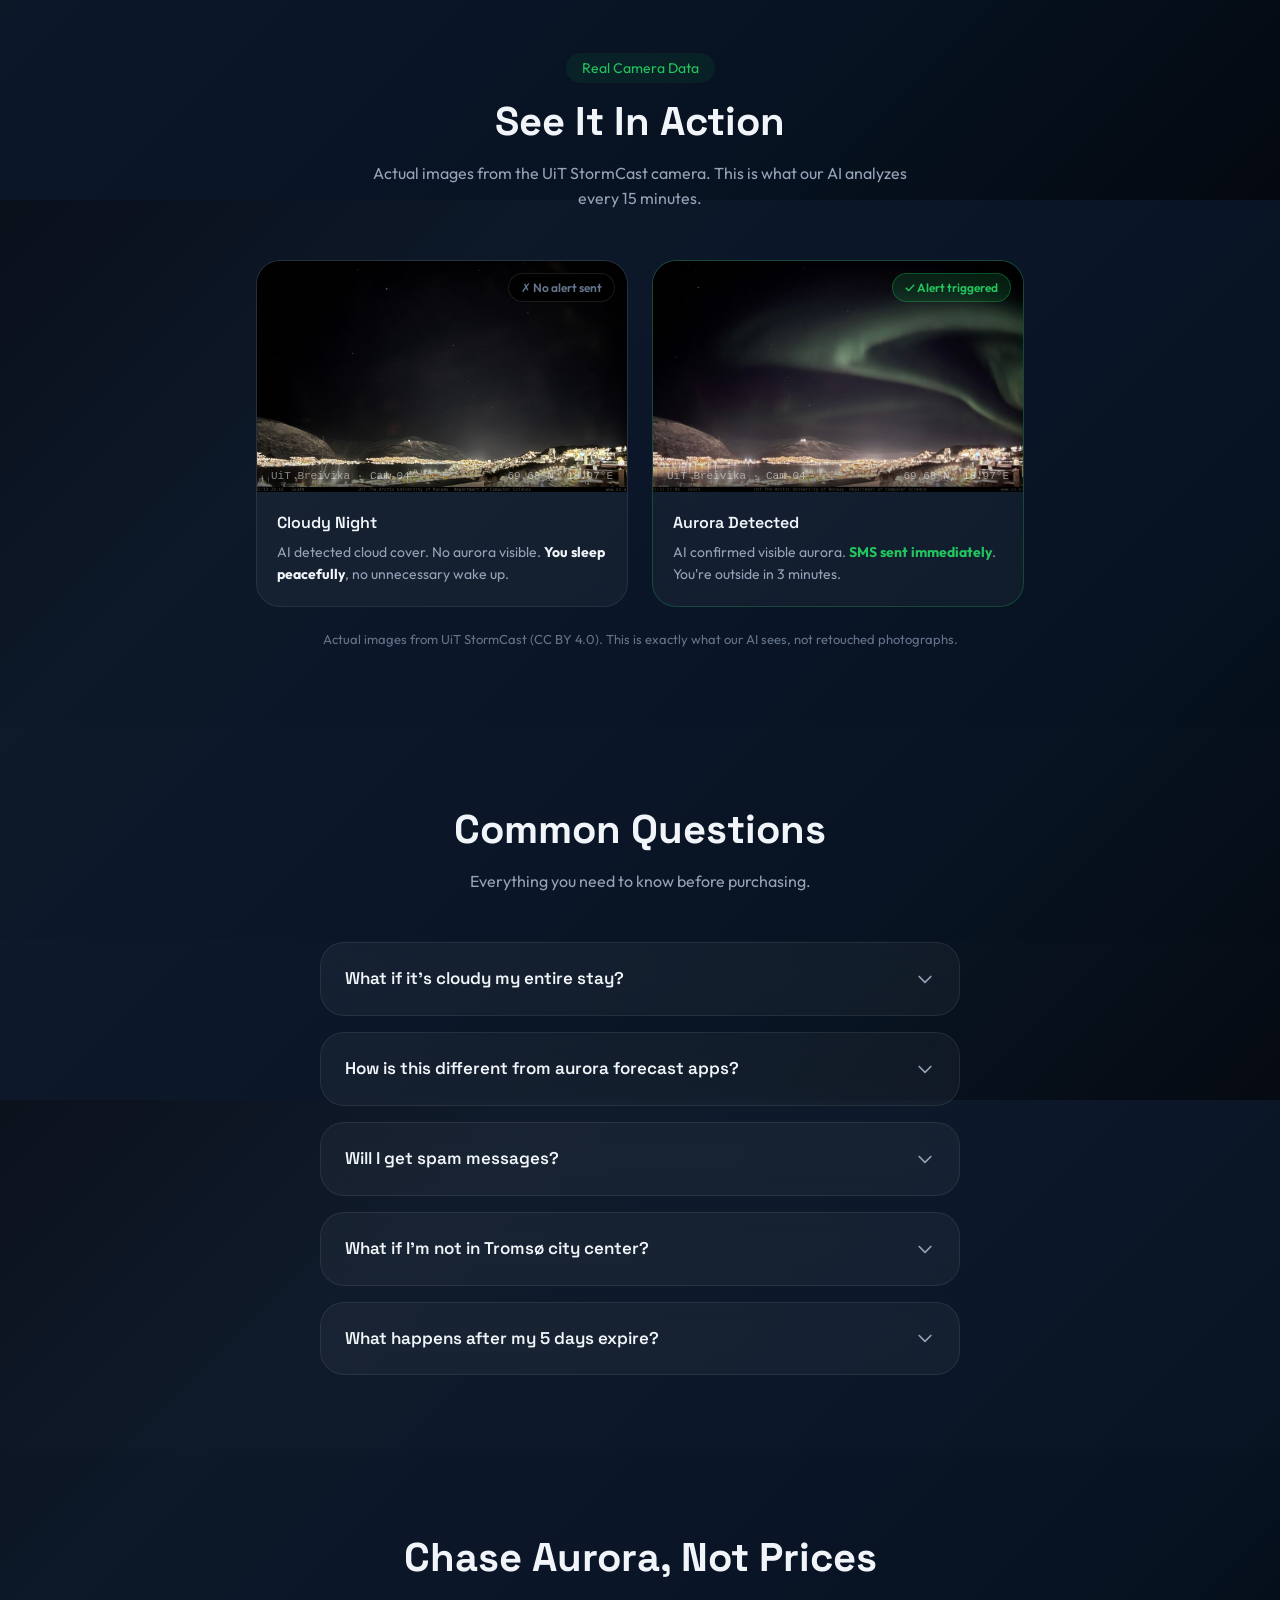
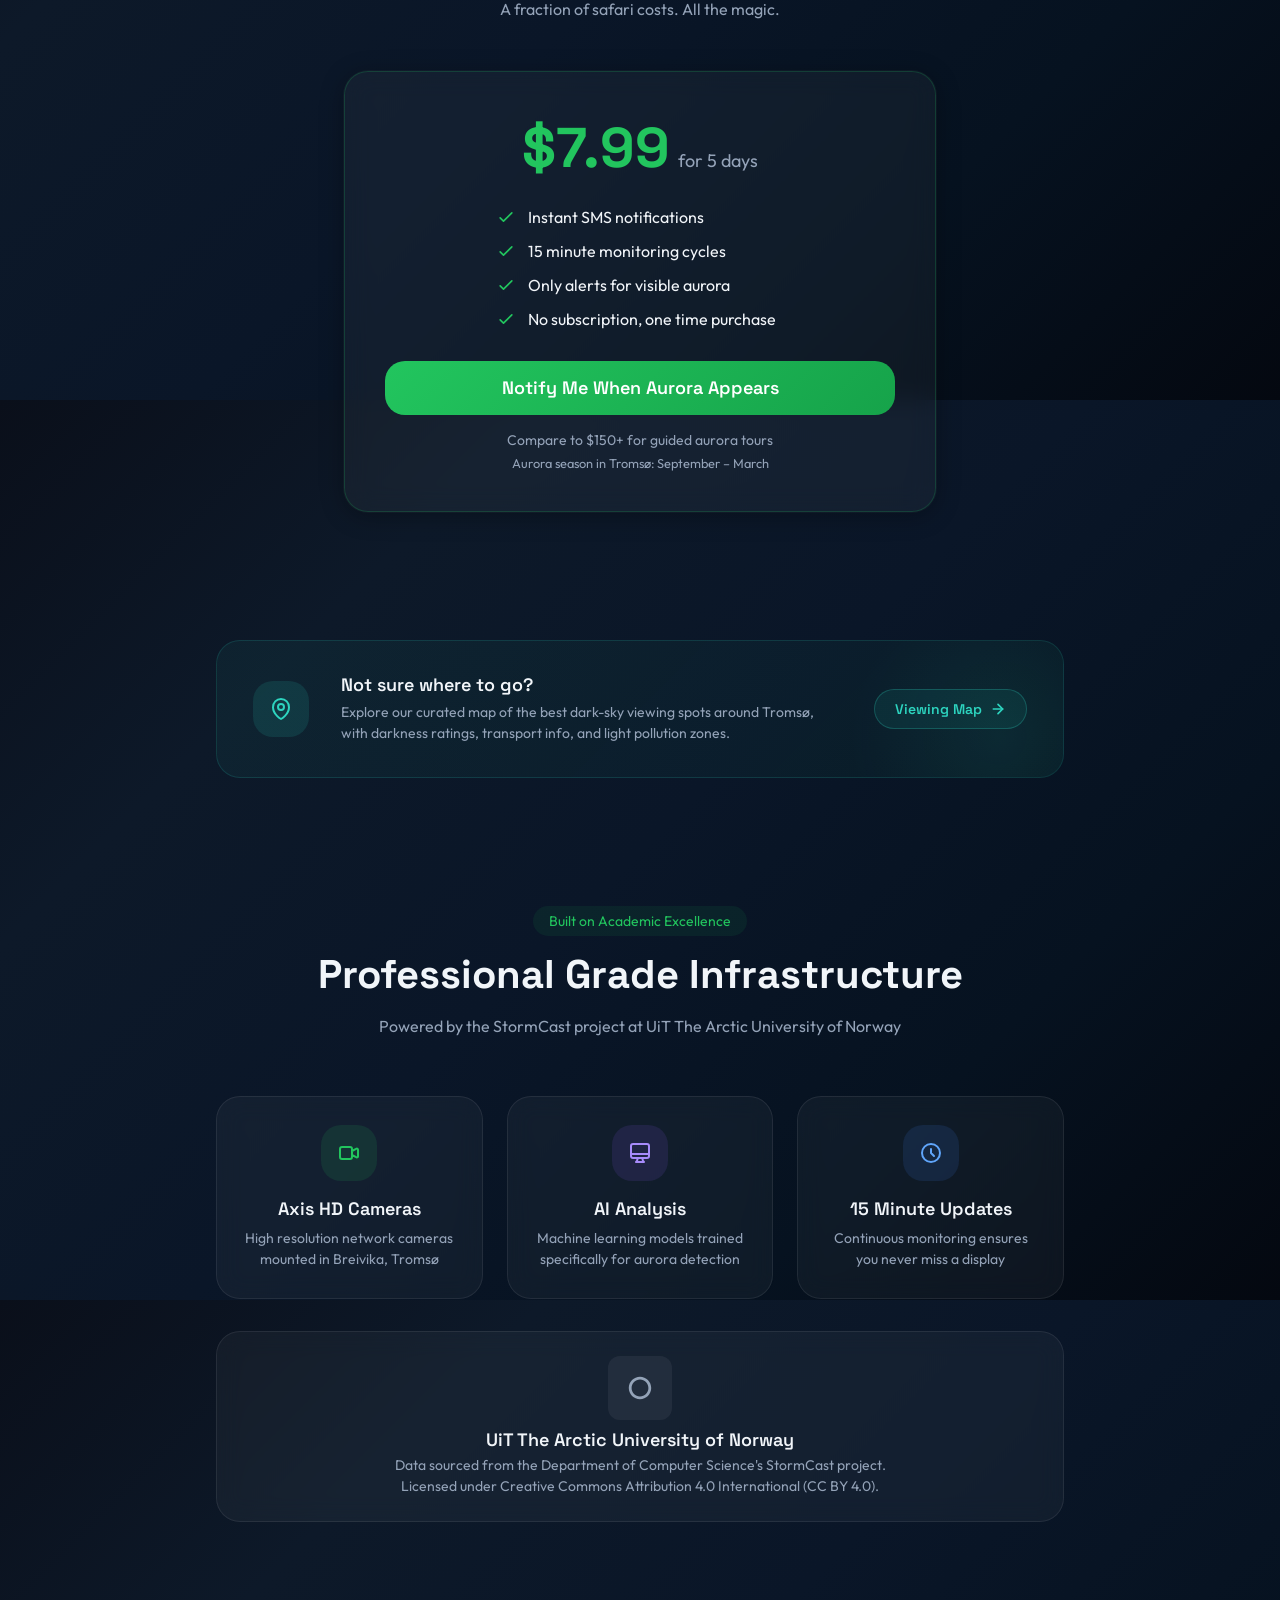
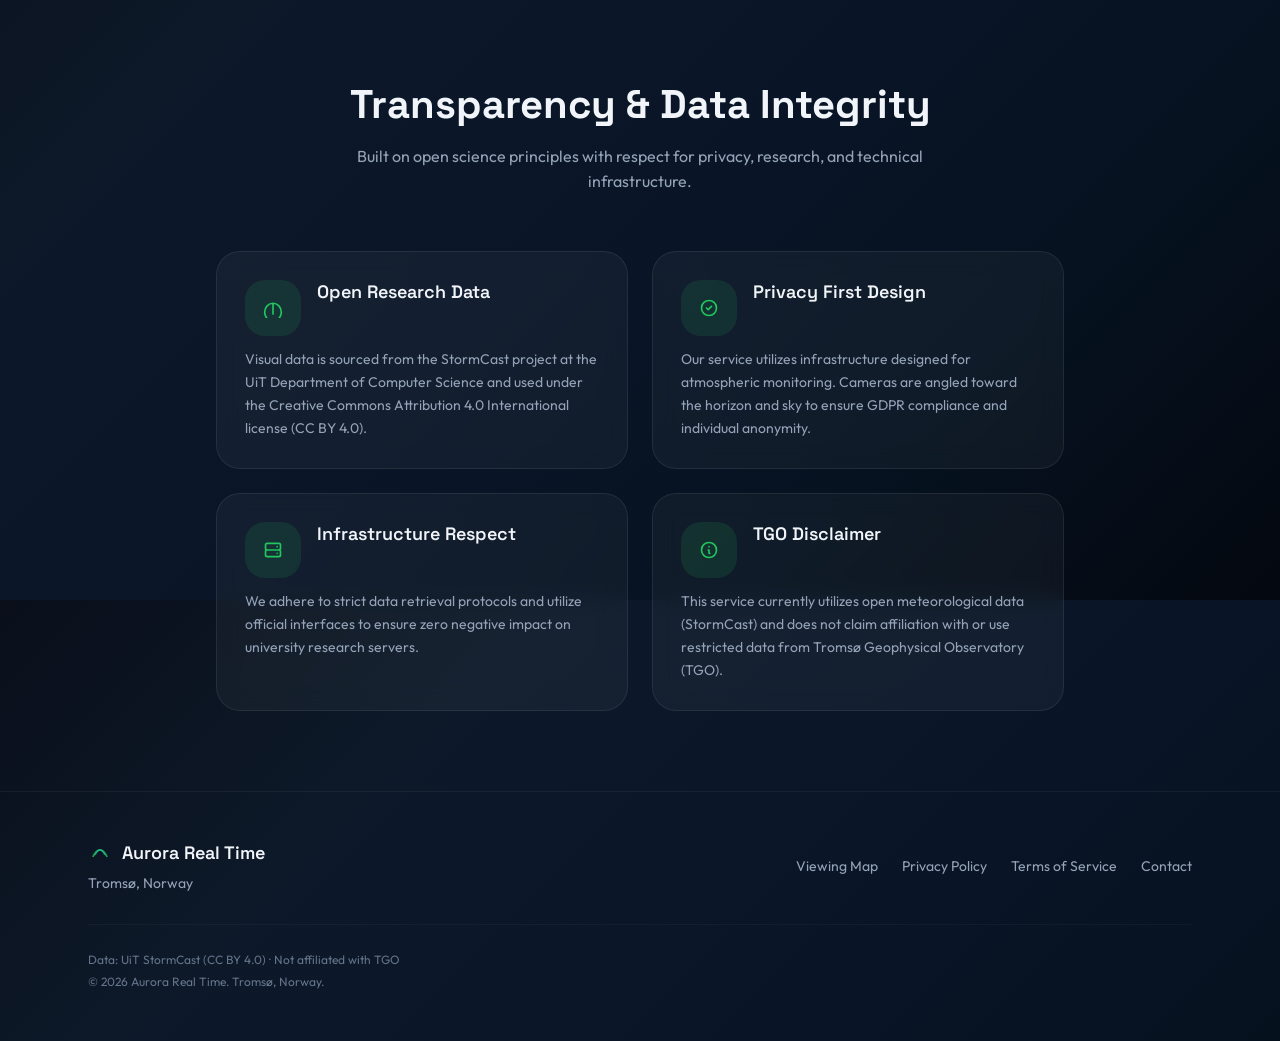
==== commit 3e9bf316: "feat(seo): add live tonight page + Tier-2 content hub for real-time aurora search Targets the high-i" ====
--- a/Index.html
+++ b/Index.html
@@ -193,6 +193,21 @@
     ]
   }
   </script>
+  <script type="application/ld+json">
+  {
+    "@context": "https://schema.org",
+    "@type": "Organization",
+    "name": "Aurora Real Time",
+    "url": "https://aurorarealtime.com/",
+    "logo": "https://aurorarealtime.com/favicon.svg",
+    "image": "https://aurorarealtime.com/nordlysbilde1.jpeg",
+    "description": "Real-time, AI-verified Northern Lights SMS alerts for Tromsø, Norway, using live sky cameras at UiT The Arctic University of Norway.",
+    "email": "support@aurorarealtime.com",
+    "areaServed": { "@type": "City", "name": "Tromsø, Norway" },
+    "address": { "@type": "PostalAddress", "addressLocality": "Tromsø", "addressCountry": "NO" },
+    "identifier": { "@type": "PropertyValue", "name": "Norwegian organization number", "value": "934 948 920" }
+  }
+  </script>
 </head>
 <body class="aurora-bg">
   <a href="#main-content" class="skip-link">Skip to main content</a>
@@ -227,6 +242,7 @@
               </a>
               <ul class="nav__links" role="list">
                 <li><a href="#how-it-works">How It Works</a></li>
+                <li><a href="northern-lights-tonight-tromso.html">Tonight</a></li>
                 <li><a href="map.html">Viewing Map</a></li>
                 <li><a href="#faq-heading">FAQ</a></li>
                 <li><a href="#pricing">Pricing</a></li>
